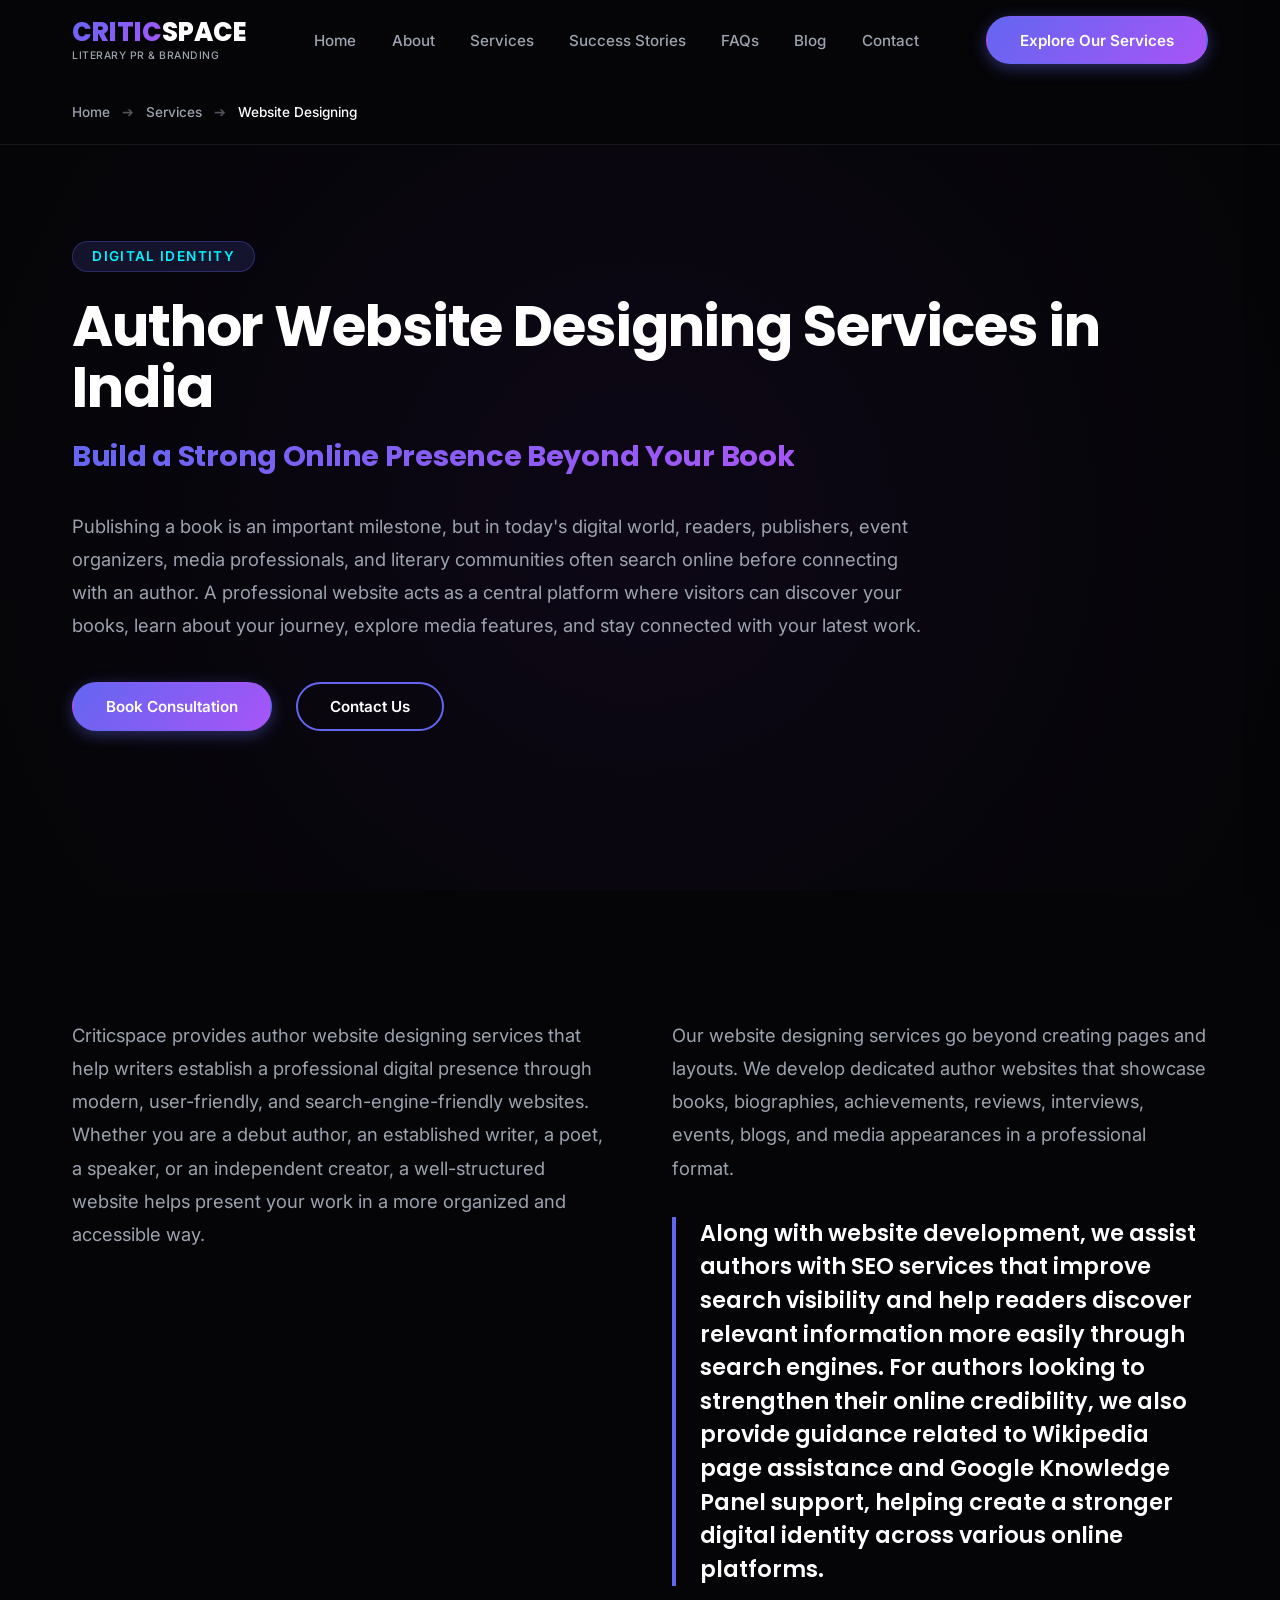
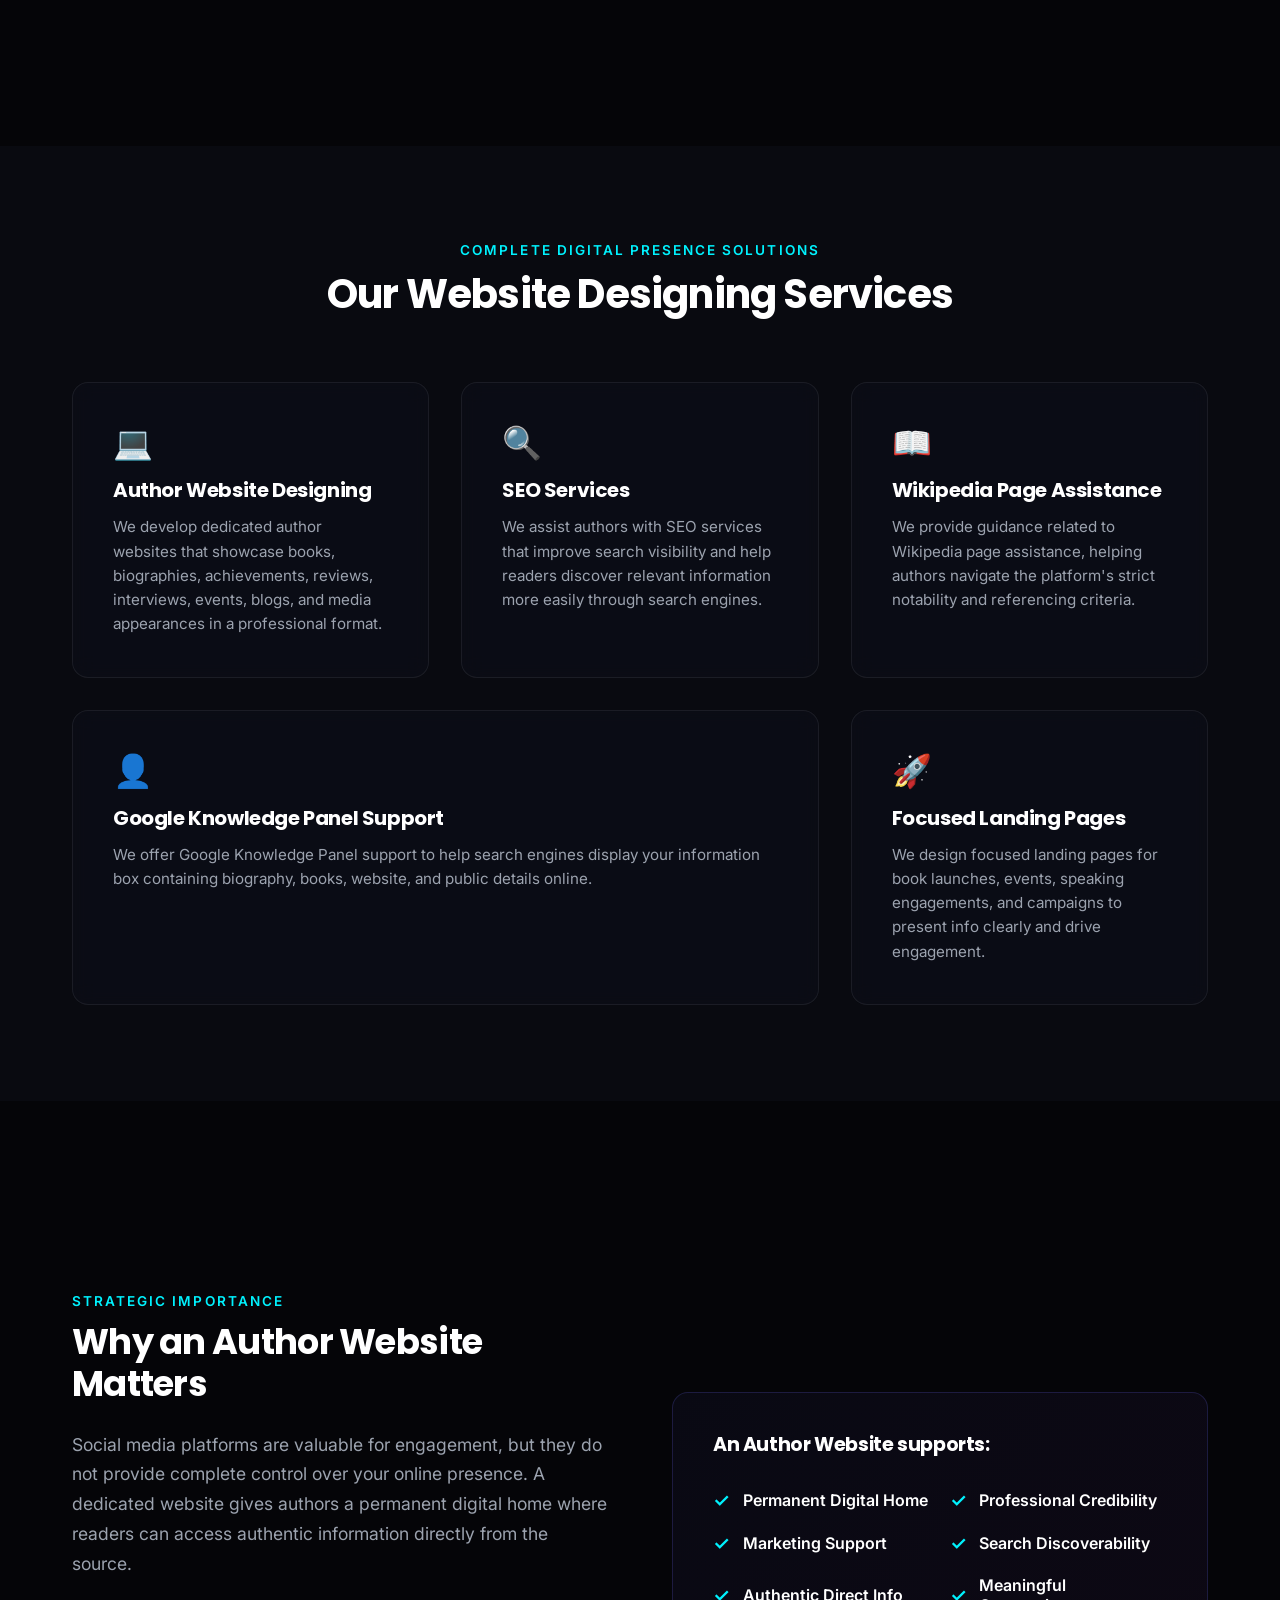
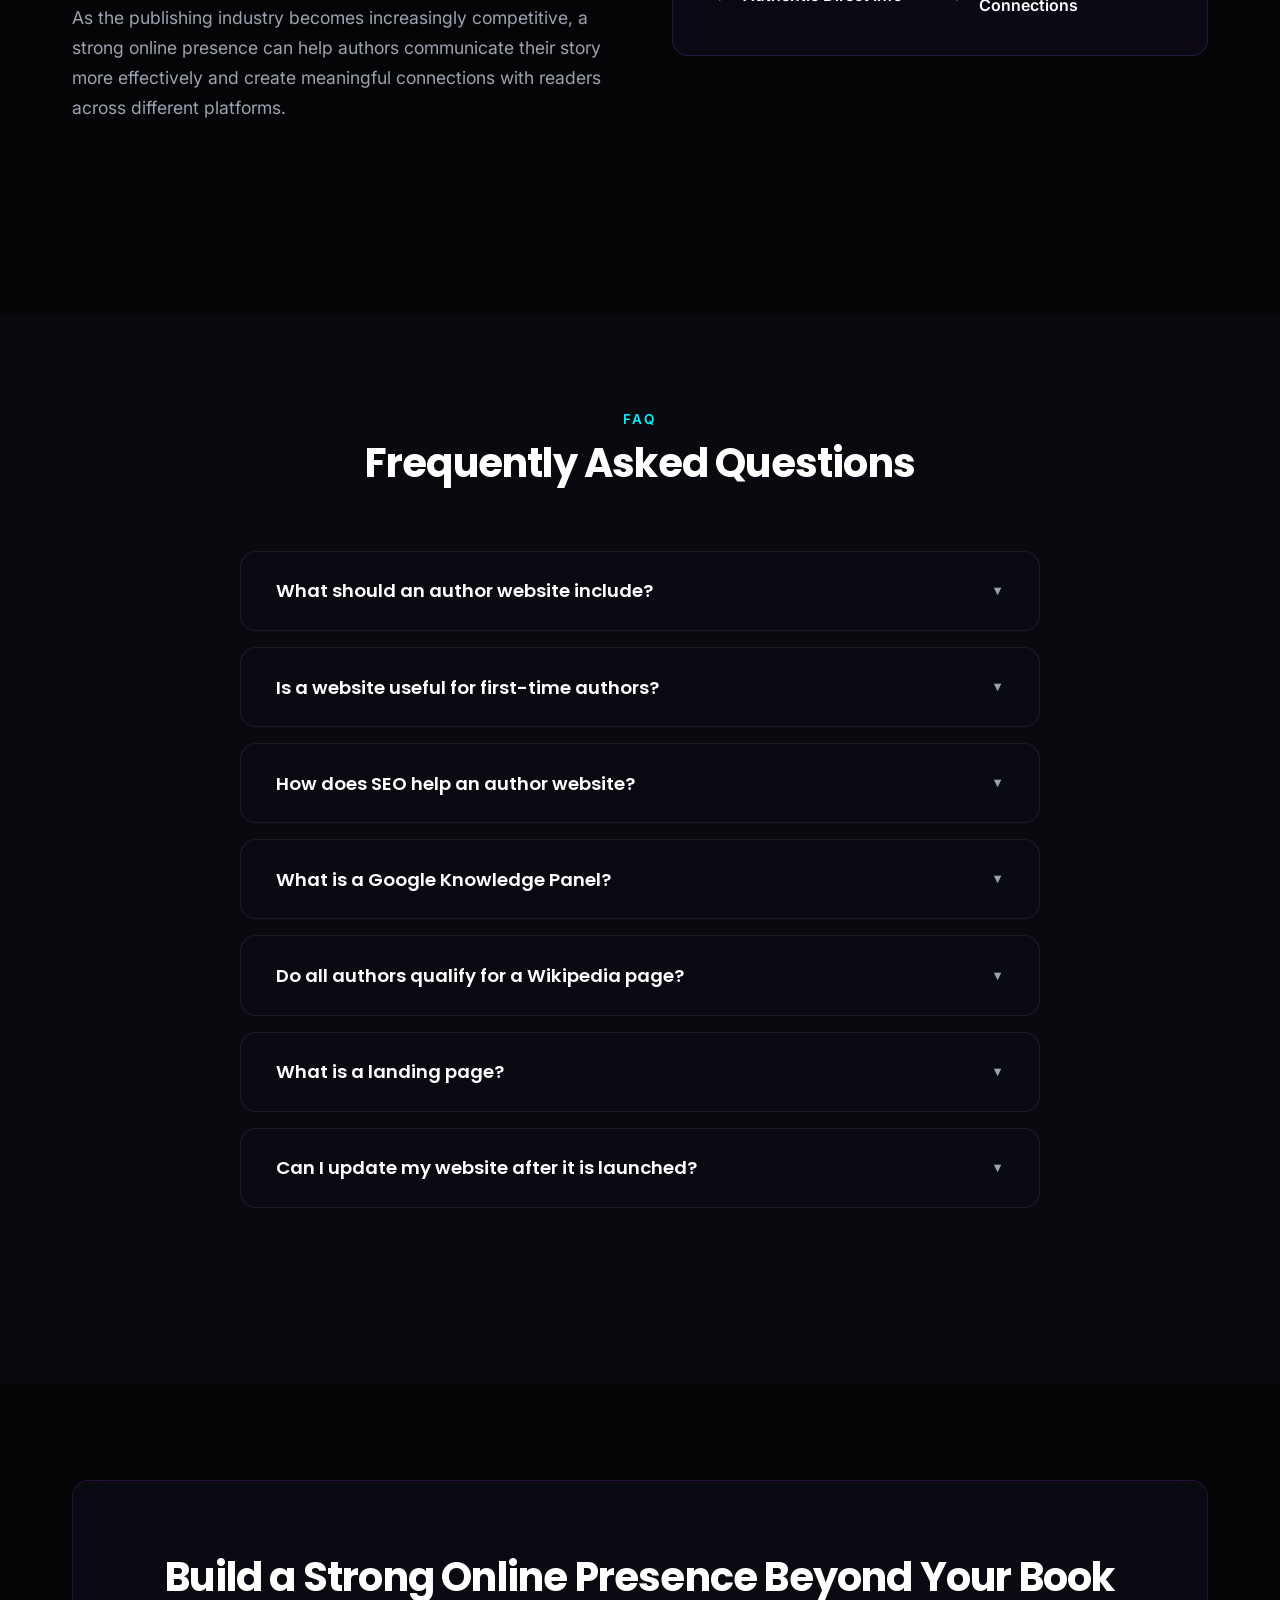
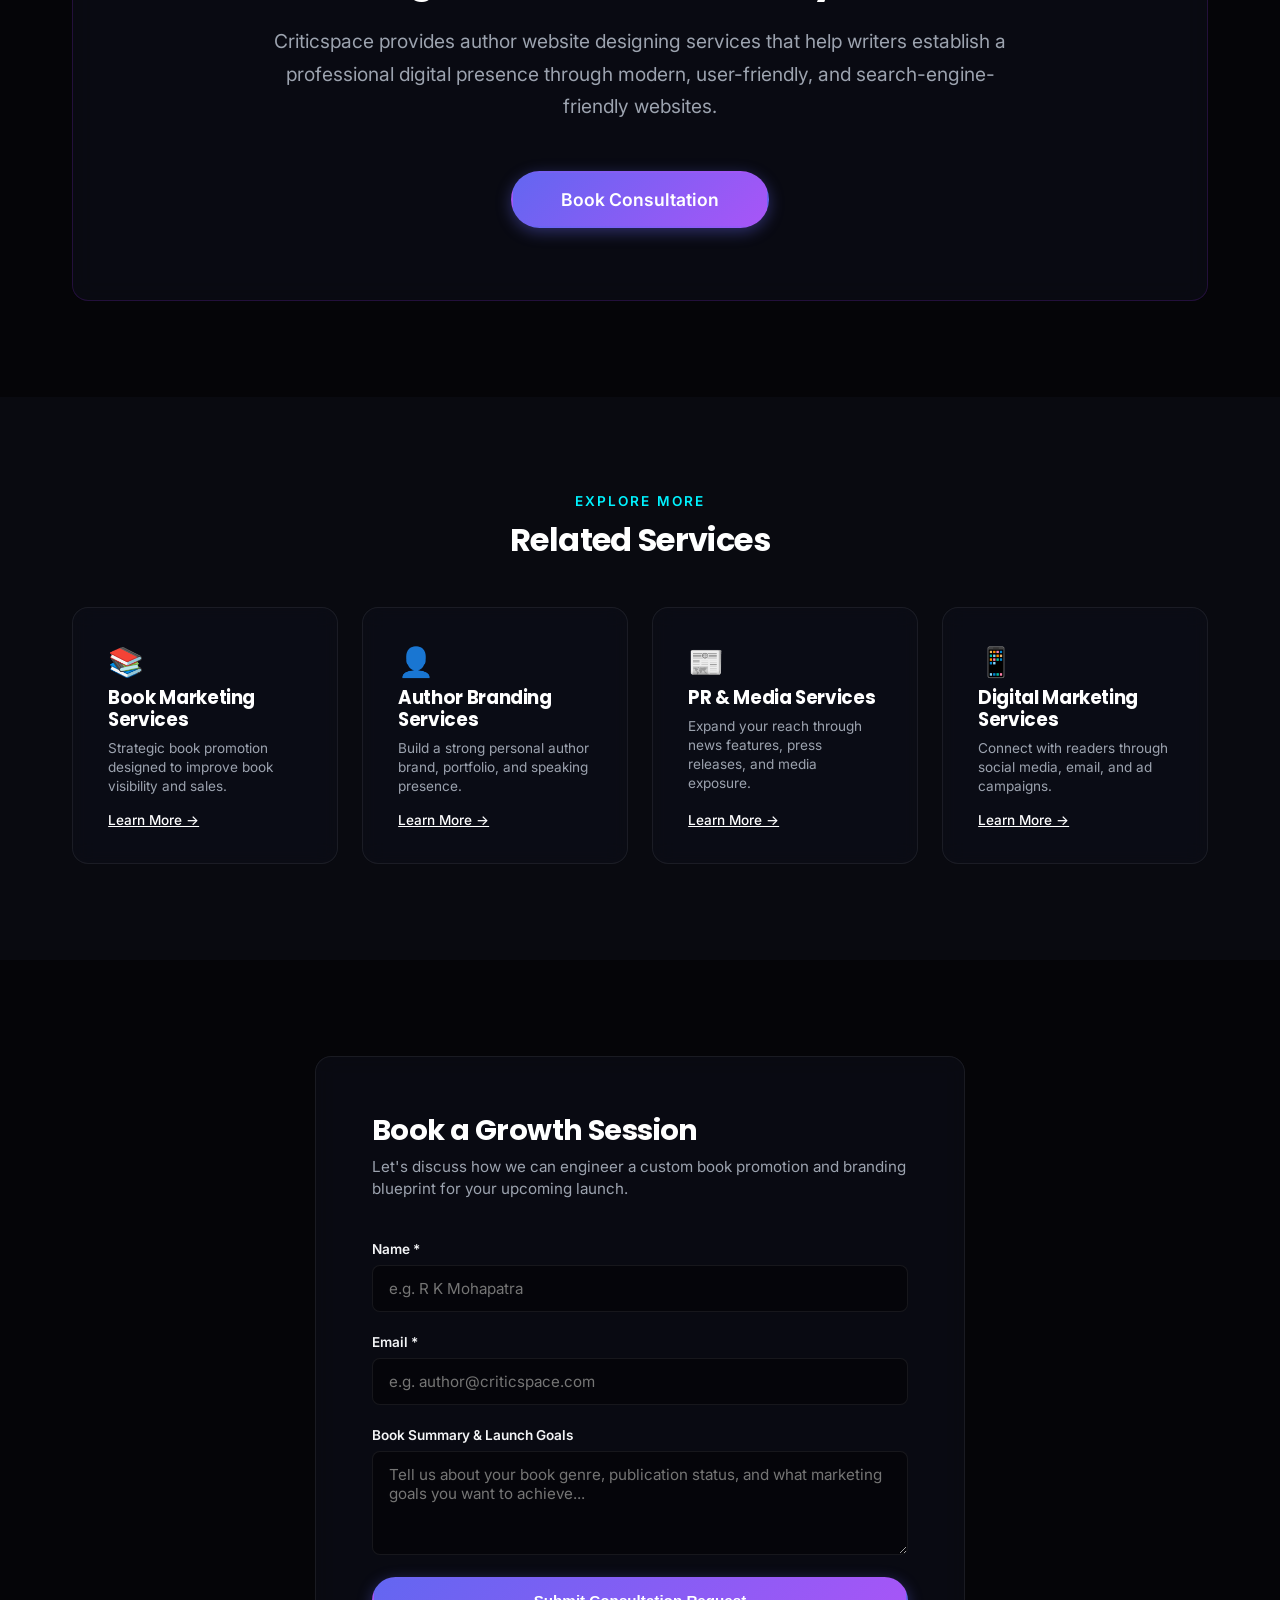
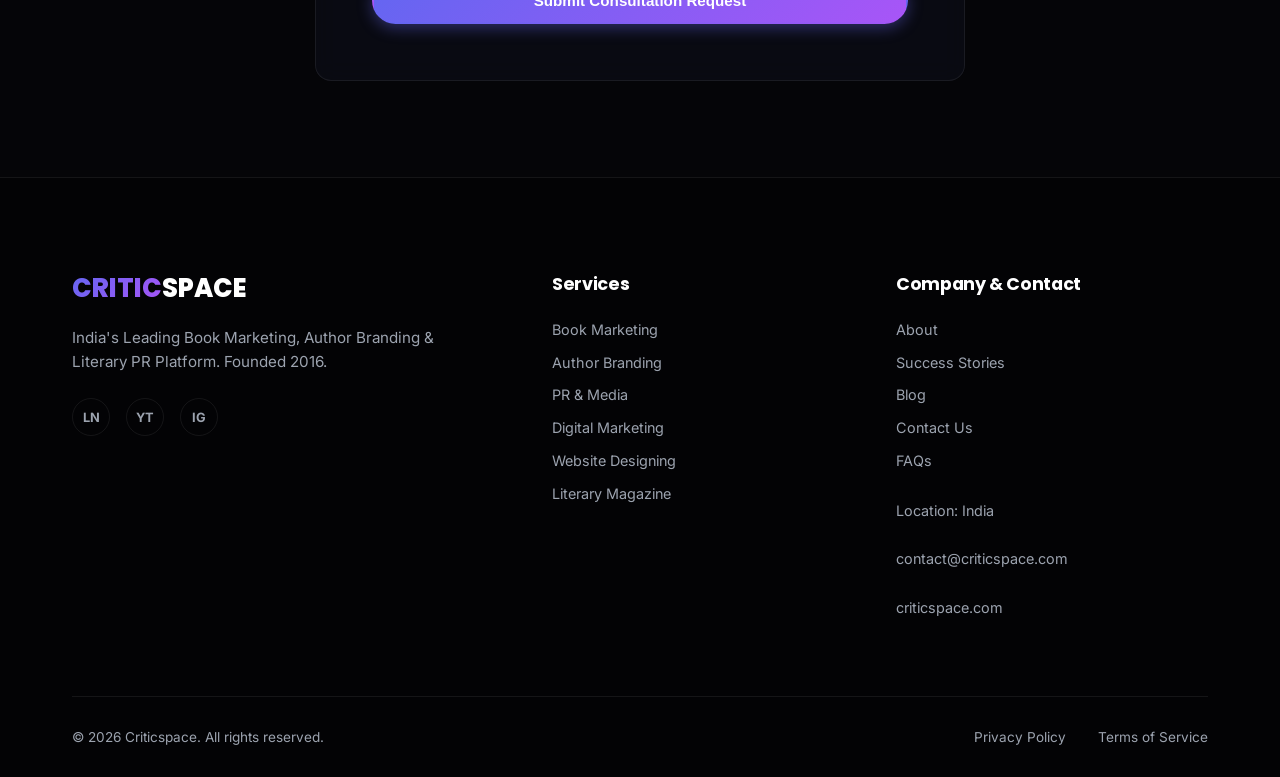
==== Autho design.html @ d226c2e4 "Describe your changes" ====
<!DOCTYPE html>
<html lang="en">
<head>
    <meta charset="UTF-8">
    <meta name="viewport" content="width=device-width, initial-scale=1.0">
    <title>Author Website Designing Services in India — CRITICSPACE</title>
    <meta name="description" content="Professional website designing, SEO, landing pages, Wikipedia, and Google Knowledge Panel support for authors.">
    <!-- Google Fonts: Inter & Poppins -->
    <link rel="preconnect" href="https://fonts.googleapis.com">
    <link rel="preconnect" href="https://fonts.gstatic.com" crossorigin>
    <link href="https://fonts.googleapis.com/css2?family=Inter:wght@300;400;500;600;700&family=Poppins:wght@400;600;700;800&display=swap" rel="stylesheet">
    
    <!-- Link existing stylesheets -->
    <link rel="stylesheet" href="styles.css">
    <link rel="stylesheet" href="vertical-marquee.css">

    <!-- Minimal additional inner page styling -->
    <style>
        .vv-breadcrumb-bar {
            padding: 1.5rem 0;
            border-bottom: 1px solid var(--border-color);
            background: rgba(5, 5, 8, 0.4);
            margin-top: var(--header-height);
        }
        .vv-breadcrumbs {
            font-size: 0.85rem;
            color: var(--text-muted);
            font-weight: 500;
        }
        .vv-breadcrumbs a {
            color: var(--text-muted);
            transition: var(--transition);
        }
        .vv-breadcrumbs a:hover {
            color: var(--accent);
        }
        .vv-breadcrumbs .separator {
            margin: 0 0.5rem;
            opacity: 0.5;
        }
        .vv-breadcrumbs .current {
            color: #fff;
        }
        .vv-editorial-grid {
            display: grid;
            grid-template-columns: 1fr 1fr;
            gap: 4rem;
            align-items: start;
            margin: 4rem 0;
        }
        .vv-editorial-quote {
            font-family: 'Poppins', sans-serif;
            font-size: 1.4rem;
            font-weight: 600;
            line-height: 1.5;
            color: #fff;
            border-left: 4px solid var(--primary);
            padding-left: 1.5rem;
            margin: 2rem 0;
        }
        .vv-highlight-box {
            background: linear-gradient(135deg, rgba(99, 102, 241, 0.05), rgba(168, 85, 247, 0.05));
            border: 1px solid rgba(99, 102, 241, 0.2);
            padding: 2.5rem;
            border-radius: var(--border-radius);
            margin-top: 2rem;
        }
        .vv-why-grid {
            display: grid;
            grid-template-columns: 1fr 1fr;
            gap: 4rem;
            align-items: center;
            margin: 6rem 0;
        }
        .vv-checklist {
            list-style: none;
            display: grid;
            grid-template-columns: repeat(2, 1fr);
            gap: 1.2rem;
            margin-top: 2rem;
        }
        .vv-checklist-item {
            display: flex;
            align-items: center;
            gap: 0.8rem;
            font-size: 1rem;
            font-weight: 600;
            color: #fff;
        }
        .vv-checklist-icon {
            color: var(--accent);
            font-size: 1.2rem;
        }
        .vv-related-grid {
            display: grid;
            grid-template-columns: repeat(4, 1fr);
            gap: 1.5rem;
            margin-top: 3rem;
        }
        @media (max-width: 1024px) {
            .vv-related-grid {
                grid-template-columns: repeat(2, 1fr);
            }
        }
        @media (max-width: 768px) {
            .vv-editorial-grid, .vv-why-grid {
                grid-template-columns: 1fr;
                gap: 2.5rem;
            }
            .vv-checklist {
                grid-template-columns: 1fr;
            }
            .vv-related-grid {
                grid-template-columns: 1fr;
            }
        }
    </style>
</head>
<body>

    <!-- 1. NAVBAR -->
    <header class="vv-navbar" id="navbar">
        <div class="vv-nav-container">
            <div style="display: flex; flex-direction: column;">
                <a href="index.html#hero" class="vv-logo" style="line-height: 1.1;">
                    <span class="vv-logo-gradient">CRITIC</span>SPACE
                </a>
                <span style="font-size: 0.65rem; color: var(--text-muted); letter-spacing: 0.05em; text-transform: uppercase; font-weight: 500; margin-top: 2px; display: block;">Literary PR & Branding</span>
            </div>
            
            <nav class="vv-nav-menu" id="nav-menu">
                <a href="index.html#hero">Home</a>
                <a href="index.html#about">About</a>
                <a href="index.html#services" class="is-active">Services</a>
                <a href="index.html#success-stories">Success Stories</a>
                <a href="index.html#faq">FAQs</a>
                <a href="index.html#blog">Blog</a>
                <a href="index.html#contact-section">Contact</a>
            </nav>

            <div class="vv-nav-cta">
                <a href="#contact-section" class="vv-btn vv-btn-primary">Explore Our Services</a>
                <button class="vv-hamburger" id="hamburger-toggle" aria-label="Toggle Menu" aria-expanded="false">
                    <span></span>
                    <span></span>
                    <span></span>
                </button>
            </div>
        </div>
    </header>

    <!-- Mobile Drawer Menu -->
    <div class="vv-mobile-drawer" id="mobile-drawer">
        <nav class="vv-mobile-nav" id="mobile-nav">
            <a href="index.html#hero">Home</a>
            <a href="index.html#about">About</a>
            <a href="index.html#services">Services</a>
            <a href="index.html#success-stories">Success Stories</a>
            <a href="index.html#faq">FAQs</a>
            <a href="index.html#blog">Blog</a>
            <a href="index.html#contact-section">Contact</a>
        </nav>
        <div class="vv-mobile-cta" style="margin-top: 2rem; padding: 0 1rem;">
            <a href="#contact-section" class="vv-btn vv-btn-primary vv-btn-block">Explore Our Services</a>
        </div>
    </div>
    <div class="vv-drawer-overlay" id="drawer-overlay"></div>

    <!-- 2. BREADCRUMBS -->
    <div class="vv-breadcrumb-bar">
        <div class="vv-container">
            <nav class="vv-breadcrumbs" aria-label="Breadcrumb">
                <a href="index.html">Home</a>
                <span class="separator">➔</span>
                <a href="index.html#services">Services</a>
                <span class="separator">➔</span>
                <span class="current" aria-current="page">Website Designing</span>
            </nav>
        </div>
    </div>

    <main>
        
        <!-- 3. HERO SECTION -->
        <section class="vv-hero" id="hero" style="min-height: auto; padding: 6rem 0;">
            <div class="vv-hero-video-wrapper">
                <div class="vv-hero-video-overlay" style="background: radial-gradient(circle at center, rgba(138, 43, 226, 0.06) 10%, var(--bg-dark) 90%);"></div>
            </div>
            
            <div class="vv-container vv-hero-content" style="text-align: left; align-items: flex-start; max-width: var(--container-width);">
                <span class="vv-badge-eyebrow" style="margin-bottom: 1.5rem;">Digital Identity</span>
                <h1 class="vv-hero-title" style="font-size: 3.5rem; margin-bottom: 1rem;">
                    Author Website Designing Services in India
                </h1>
                <p class="vv-gradient-text" style="font-family: 'Poppins', sans-serif; font-size: 1.8rem; font-weight: 700; margin-bottom: 2rem; letter-spacing: -0.01em;">
                    Build a Strong Online Presence Beyond Your Book
                </p>
                <p class="vv-hero-subtitle" style="font-size: 1.15rem; color: var(--text-muted); line-height: 1.8; margin-bottom: 2.5rem; max-width: 850px; text-align: left;">
                    Publishing a book is an important milestone, but in today's digital world, readers, publishers, event organizers, media professionals, and literary communities often search online before connecting with an author. A professional website acts as a central platform where visitors can discover your books, learn about your journey, explore media features, and stay connected with your latest work.
                </p>
                <div class="vv-hero-actions">
                    <a href="#contact-section" class="vv-btn vv-btn-primary">Book Consultation</a>
                    <a href="#contact-section" class="vv-btn vv-btn-outline">Contact Us</a>
                </div>
            </div>
        </section>

        <!-- 4. EDITORIAL CONTENT SECTION -->
        <section style="padding: 4rem 0;">
            <div class="vv-container">
                <div class="vv-editorial-grid">
                    <div>
                        <p style="font-size: 1.15rem; line-height: 1.8; color: var(--text-muted); margin-bottom: 1.5rem;">
                            Criticspace provides author website designing services that help writers establish a professional digital presence through modern, user-friendly, and search-engine-friendly websites. Whether you are a debut author, an established writer, a poet, a speaker, or an independent creator, a well-structured website helps present your work in a more organized and accessible way.
                        </p>
                    </div>
                    <div>
                        <p style="font-size: 1.15rem; line-height: 1.8; color: var(--text-muted); margin-bottom: 1.5rem;">
                            Our website designing services go beyond creating pages and layouts. We develop dedicated author websites that showcase books, biographies, achievements, reviews, interviews, events, blogs, and media appearances in a professional format.
                        </p>
                        <div class="vv-editorial-quote">
                            Along with website development, we assist authors with SEO services that improve search visibility and help readers discover relevant information more easily through search engines. For authors looking to strengthen their online credibility, we also provide guidance related to Wikipedia page assistance and Google Knowledge Panel support, helping create a stronger digital identity across various online platforms.
                        </div>
                    </div>
                </div>
            </div>
        </section>

        <!-- 5. SERVICES INCLUDED (GLASS CARDS) -->
        <section class="vv-benefits-section vv-bg-alt" id="included-services" style="padding: 6rem 0;">
            <div class="vv-container">
                <div class="vv-section-header">
                    <span class="vv-eyebrow">Complete Digital Presence Solutions</span>
                    <h2 class="vv-section-title">Our Website Designing Services</h2>
                </div>

                <div class="vv-bento-grid" style="grid-auto-rows: auto; gap: 2rem; grid-template-columns: repeat(3, 1fr);">
                    
                    <div class="vv-bento-card vv-glass-card bento-small vv-reveal" style="min-height: 240px; justify-content: flex-start; padding: 2.5rem;">
                        <span style="font-size: 2rem; margin-bottom: 1rem; display: block;">💻</span>
                        <h3 style="margin-bottom: 0.8rem; font-size: 1.25rem;">Author Website Designing</h3>
                        <p style="font-size: 0.95rem; line-height: 1.6; color: var(--text-muted);">We develop dedicated author websites that showcase books, biographies, achievements, reviews, interviews, events, blogs, and media appearances in a professional format.</p>
                    </div>

                    <div class="vv-bento-card vv-glass-card bento-small vv-reveal" style="min-height: 240px; justify-content: flex-start; padding: 2.5rem;">
                        <span style="font-size: 2rem; margin-bottom: 1rem; display: block;">🔍</span>
                        <h3 style="margin-bottom: 0.8rem; font-size: 1.25rem;">SEO Services</h3>
                        <p style="font-size: 0.95rem; line-height: 1.6; color: var(--text-muted);">We assist authors with SEO services that improve search visibility and help readers discover relevant information more easily through search engines.</p>
                    </div>

                    <div class="vv-bento-card vv-glass-card bento-small vv-reveal" style="min-height: 240px; justify-content: flex-start; padding: 2.5rem;">
                        <span style="font-size: 2rem; margin-bottom: 1rem; display: block;">📖</span>
                        <h3 style="margin-bottom: 0.8rem; font-size: 1.25rem;">Wikipedia Page Assistance</h3>
                        <p style="font-size: 0.95rem; line-height: 1.6; color: var(--text-muted);">We provide guidance related to Wikipedia page assistance, helping authors navigate the platform's strict notability and referencing criteria.</p>
                    </div>

                    <div class="vv-bento-card vv-glass-card bento-medium vv-reveal" style="min-height: 240px; justify-content: flex-start; padding: 2.5rem; grid-column: span 2;">
                        <span style="font-size: 2rem; margin-bottom: 1rem; display: block;">👤</span>
                        <h3 style="margin-bottom: 0.8rem; font-size: 1.25rem;">Google Knowledge Panel Support</h3>
                        <p style="font-size: 0.95rem; line-height: 1.6; color: var(--text-muted);">We offer Google Knowledge Panel support to help search engines display your information box containing biography, books, website, and public details online.</p>
                    </div>

                    <div class="vv-bento-card vv-glass-card bento-small vv-reveal" style="min-height: 240px; justify-content: flex-start; padding: 2.5rem; grid-column: span 1;">
                        <span style="font-size: 2rem; margin-bottom: 1rem; display: block;">🚀</span>
                        <h3 style="margin-bottom: 0.8rem; font-size: 1.25rem;">Focused Landing Pages</h3>
                        <p style="font-size: 0.95rem; line-height: 1.6; color: var(--text-muted);">We design focused landing pages for book launches, events, speaking engagements, and campaigns to present info clearly and drive engagement.</p>
                    </div>

                </div>
            </div>
        </section>

        <!-- 6. WHY AN AUTHOR WEBSITE MATTERS -->
        <section style="padding: 6rem 0;">
            <div class="vv-container">
                <div class="vv-why-grid">
                    <div>
                        <span class="vv-eyebrow">Strategic Importance</span>
                        <h2 class="vv-section-title" style="text-align: left; font-size: 2.2rem; margin-bottom: 1.5rem;">Why an Author Website Matters</h2>
                        <p style="font-size: 1.1rem; line-height: 1.7; color: var(--text-muted); margin-bottom: 1.5rem;">
                            Social media platforms are valuable for engagement, but they do not provide complete control over your online presence. A dedicated website gives authors a permanent digital home where readers can access authentic information directly from the source.
                        </p>
                        <p style="font-size: 1.1rem; line-height: 1.7; color: var(--text-muted);">
                            As the publishing industry becomes increasingly competitive, a strong online presence can help authors communicate their story more effectively and create meaningful connections with readers across different platforms.
                        </p>
                    </div>
                    <div>
                        <div class="vv-highlight-box">
                            <h4 style="font-family: 'Poppins', sans-serif; font-size: 1.2rem; color: #fff; margin-bottom: 1rem;">An Author Website supports:</h4>
                            <ul class="vv-checklist">
                                <li class="vv-checklist-item">
                                    <span class="vv-checklist-icon">✓</span> Permanent Digital Home
                                </li>
                                <li class="vv-checklist-item">
                                    <span class="vv-checklist-icon">✓</span> Professional Credibility
                                </li>
                                <li class="vv-checklist-item">
                                    <span class="vv-checklist-icon">✓</span> Marketing Support
                                </li>
                                <li class="vv-checklist-item">
                                    <span class="vv-checklist-icon">✓</span> Search Discoverability
                                </li>
                                <li class="vv-checklist-item">
                                    <span class="vv-checklist-icon">✓</span> Authentic Direct Info
                                </li>
                                <li class="vv-checklist-item">
                                    <span class="vv-checklist-icon">✓</span> Meaningful Connections
                                </li>
                            </ul>
                        </div>
                    </div>
                </div>
            </div>
        </section>

        <!-- 8. FAQ SECTION (REUSING ACCORDION DESIGN) -->
        <section class="vv-faq-section vv-bg-alt" id="faq" style="padding: 6rem 0;">
            <div class="vv-container">
                <div class="vv-section-header">
                    <span class="vv-eyebrow">FAQ</span>
                    <h2 class="vv-section-title">Frequently Asked Questions</h2>
                </div>

                <div class="vv-accordion-group" id="faq-accordion-container">
                    
                    <div class="vv-accordion-item vv-reveal">
                        <button class="vv-accordion-trigger" aria-expanded="false">
                            <span>What should an author website include?</span>
                            <span class="chevron">▼</span>
                        </button>
                        <div class="vv-accordion-panel">
                            <p>A professional author website typically includes an author profile, book information, media features, interviews, reviews, event details, contact information, and links to purchase books.</p>
                        </div>
                    </div>

                    <div class="vv-accordion-item vv-reveal">
                        <button class="vv-accordion-trigger" aria-expanded="false">
                            <span>Is a website useful for first-time authors?</span>
                            <span class="chevron">▼</span>
                        </button>
                        <div class="vv-accordion-panel">
                            <p>Yes. A website helps debut authors establish credibility and provides readers with a dedicated place to learn more about their work.</p>
                        </div>
                    </div>

                    <div class="vv-accordion-item vv-reveal">
                        <button class="vv-accordion-trigger" aria-expanded="false">
                            <span>How does SEO help an author website?</span>
                            <span class="chevron">▼</span>
                        </button>
                        <div class="vv-accordion-panel">
                            <p>SEO improves the chances of your website appearing in search results when readers search for your name, books, or related topics online.</p>
                        </div>
                    </div>

                    <div class="vv-accordion-item vv-reveal">
                        <button class="vv-accordion-trigger" aria-expanded="false">
                            <span>What is a Google Knowledge Panel?</span>
                            <span class="chevron">▼</span>
                        </button>
                        <div class="vv-accordion-panel">
                            <p>A Google Knowledge Panel is the information box that may appear in search results displaying details about an author, including biography, books, website, and public information available online.</p>
                        </div>
                    </div>

                    <div class="vv-accordion-item vv-reveal">
                        <button class="vv-accordion-trigger" aria-expanded="false">
                            <span>Do all authors qualify for a Wikipedia page?</span>
                            <span class="chevron">▼</span>
                        </button>
                        <div class="vv-accordion-panel">
                            <p>Wikipedia has specific notability guidelines. Eligibility depends on publicly available coverage, media references, and independent sources.</p>
                        </div>
                    </div>

                    <div class="vv-accordion-item vv-reveal">
                        <button class="vv-accordion-trigger" aria-expanded="false">
                            <span>What is a landing page?</span>
                            <span class="chevron">▼</span>
                        </button>
                        <div class="vv-accordion-panel">
                            <p>A landing page is a focused web page created for a specific purpose such as promoting a book launch, event registration, speaking engagement, or marketing campaign.</p>
                        </div>
                    </div>

                    <div class="vv-accordion-item vv-reveal">
                        <button class="vv-accordion-trigger" aria-expanded="false">
                            <span>Can I update my website after it is launched?</span>
                            <span class="chevron">▼</span>
                        </button>
                        <div class="vv-accordion-panel">
                            <p>Yes. Websites can be updated regularly with new books, events, articles, media features, and other information as your literary journey grows.</p>
                        </div>
                    </div>

                </div>
            </div>
        </section>

        <!-- 9. FINAL CTA -->
        <section class="vv-pricing-section" style="padding: 6rem 0;">
            <div class="vv-container">
                <div class="vv-cta-banner vv-glass-card" style="margin-top: 0; padding: 4.5rem; text-align: center; border-color: rgba(138, 43, 226, 0.2);">
                    <h3 class="vv-banner-title" style="font-size: 2.5rem; margin-bottom: 1.5rem;">Build a Strong Online Presence Beyond Your Book</h3>
                    <p class="vv-banner-desc" style="font-size: 1.2rem; line-height: 1.7; max-width: 750px; margin: 0 auto 3rem auto; color: var(--text-muted);">
                        Criticspace provides author website designing services that help writers establish a professional digital presence through modern, user-friendly, and search-engine-friendly websites.
                    </p>
                    <a href="#contact-section" class="vv-btn vv-btn-primary" style="padding: 1rem 3rem; font-size: 1.1rem;">Book Consultation</a>
                </div>
            </div>
        </section>

        <!-- 10. RELATED SERVICES -->
        <section class="vv-bg-alt" style="padding: 6rem 0;">
            <div class="vv-container">
                <div class="vv-section-header" style="margin-bottom: 2rem;">
                    <span class="vv-eyebrow">Explore More</span>
                    <h2 class="vv-section-title" style="font-size: 2rem;">Related Services</h2>
                </div>

                <div class="vv-related-grid">
                    
                    <div class="vv-bento-card vv-glass-card vv-reveal" style="padding: 2.2rem; min-height: 220px; justify-content: space-between;">
                        <div>
                            <span style="font-size: 1.8rem; display: block; margin-bottom: 0.5rem;">📚</span>
                            <h3 style="font-size: 1.15rem; color: #fff; margin-bottom: 0.5rem;">Book Marketing Services</h3>
                            <p style="font-size: 0.85rem; color: var(--text-muted); line-height: 1.4;">Strategic book promotion designed to improve book visibility and sales.</p>
                        </div>
                        <a href="BookMarketing.html" class="vv-press-link" style="font-size: 0.85rem; margin-top: 1rem; display: inline-block;">Learn More →</a>
                    </div>

                    <div class="vv-bento-card vv-glass-card vv-reveal" style="padding: 2.2rem; min-height: 220px; justify-content: space-between;">
                        <div>
                            <span style="font-size: 1.8rem; display: block; margin-bottom: 0.5rem;">👤</span>
                            <h3 style="font-size: 1.15rem; color: #fff; margin-bottom: 0.5rem;">Author Branding Services</h3>
                            <p style="font-size: 0.85rem; color: var(--text-muted); line-height: 1.4;">Build a strong personal author brand, portfolio, and speaking presence.</p>
                        </div>
                        <a href="author-branding.html" class="vv-press-link" style="font-size: 0.85rem; margin-top: 1rem; display: inline-block;">Learn More →</a>
                    </div>

                    <div class="vv-bento-card vv-glass-card vv-reveal" style="padding: 2.2rem; min-height: 220px; justify-content: space-between;">
                        <div>
                            <span style="font-size: 1.8rem; display: block; margin-bottom: 0.5rem;">📰</span>
                            <h3 style="font-size: 1.15rem; color: #fff; margin-bottom: 0.5rem;">PR & Media Services</h3>
                            <p style="font-size: 0.85rem; color: var(--text-muted); line-height: 1.4;">Expand your reach through news features, press releases, and media exposure.</p>
                        </div>
                        <a href="pr-media.html" class="vv-press-link" style="font-size: 0.85rem; margin-top: 1rem; display: inline-block;">Learn More →</a>
                    </div>

                    <div class="vv-bento-card vv-glass-card vv-reveal" style="padding: 2.2rem; min-height: 220px; justify-content: space-between;">
                        <div>
                            <span style="font-size: 1.8rem; display: block; margin-bottom: 0.5rem;">📱</span>
                            <h3 style="font-size: 1.15rem; color: #fff; margin-bottom: 0.5rem;">Digital Marketing Services</h3>
                            <p style="font-size: 0.85rem; color: var(--text-muted); line-height: 1.4;">Connect with readers through social media, email, and ad campaigns.</p>
                        </div>
                        <a href="digital-marketing.html" class="vv-press-link" style="font-size: 0.85rem; margin-top: 1rem; display: inline-block;">Learn More →</a>
                    </div>

                </div>
            </div>
        </section>

        <!-- 10. CONTACT / LEAD FORM -->
        <section class="vv-contact-section" id="contact-section" style="padding: 6rem 0;">
            <div class="vv-container">
                <div class="vv-contact-grid" style="grid-template-columns: 1fr; max-width: 650px; margin: 0 auto;">
                    <div class="vv-contact-card vv-glass-card">
                        <h3 class="vv-card-title">Book a Growth Session</h3>
                        <p class="vv-card-sub">Let's discuss how we can engineer a custom book promotion and branding blueprint for your upcoming launch.</p>
                        <form class="vv-form" id="lead-form">
                            <div class="vv-form-group">
                                <label for="form-name">Name *</label>
                                <input type="text" id="form-name" required placeholder="e.g. R K Mohapatra">
                            </div>
                            <div class="vv-form-group">
                                <label for="form-email">Email *</label>
                                <input type="email" id="form-email" required placeholder="e.g. author@criticspace.com">
                            </div>
                            <div class="vv-form-group">
                                <label for="form-msg">Book Summary & Launch Goals</label>
                                <textarea id="form-msg" rows="4" placeholder="Tell us about your book genre, publication status, and what marketing goals you want to achieve..."></textarea>
                            </div>
                            <button type="submit" class="vv-btn vv-btn-primary vv-btn-block">Submit Consultation Request</button>
                        </form>
                    </div>
                </div>
            </div>
        </section>

    </main>

    <!-- 11. FOOTER -->
    <footer class="vv-footer">
        <div class="vv-container">
            <div class="vv-footer-main" style="grid-template-columns: 400px 1fr;">
                <div class="vv-footer-brand">
                    <a href="index.html#hero" class="vv-logo" style="line-height: 1.1;">
                        <span class="vv-logo-gradient">CRITIC</span>SPACE
                    </a>
                    <p class="vv-footer-tagline">
                        India's Leading Book Marketing, Author Branding & Literary PR Platform. Founded 2016.
                    </p>
                    <div class="vv-social-icons">
                        <a href="https://linkedin.com" target="_blank" rel="noopener noreferrer" aria-label="LinkedIn">LN</a>
                        <a href="https://youtube.com" target="_blank" rel="noopener noreferrer" aria-label="YouTube">YT</a>
                        <a href="https://instagram.com" target="_blank" rel="noopener noreferrer" aria-label="Instagram">IG</a>
                    </div>
                </div>

                <!-- Links Grid -->
                <div class="vv-footer-links-grid" style="grid-template-columns: repeat(2, 1fr);">
                    <div class="vv-footer-col">
                        <h4>Services</h4>
                        <ul>
                            <li><a href="index.html#services">Book Marketing</a></li>
                            <li><a href="index.html#services">Author Branding</a></li>
                            <li><a href="index.html#services">PR & Media</a></li>
                            <li><a href="index.html#services">Digital Marketing</a></li>
                            <li><a href="index.html#services">Website Designing</a></li>
                            <li><a href="index.html#services">Literary Magazine</a></li>
                        </ul>
                    </div>
                    <div class="vv-footer-col">
                        <h4>Company & Contact</h4>
                        <ul>
                            <li><a href="index.html#about">About</a></li>
                            <li><a href="index.html#success-stories">Success Stories</a></li>
                            <li><a href="index.html#blog">Blog</a></li>
                            <li><a href="index.html#contact-section">Contact Us</a></li>
                            <li><a href="index.html#faq">FAQs</a></li>
                            <li class="vv-contact-item" style="color: var(--text-muted); margin-top: 1rem;">Location: India</li>
                            <li class="vv-contact-item"><a href="mailto:contact@criticspace.com">contact@criticspace.com</a></li>
                            <li class="vv-contact-item"><a href="https://criticspace.com" target="_blank" rel="noopener noreferrer">criticspace.com</a></li>
                        </ul>
                    </div>
                </div>
            </div>

            <div class="vv-footer-bottom">
                <p class="vv-copyright">&copy; 2026 Criticspace. All rights reserved.</p>
                <div class="vv-footer-legal">
                    <a href="#">Privacy Policy</a>
                    <a href="#">Terms of Service</a>
                </div>
            </div>
        </div>
    </footer>

    <!-- Script loading -->
    <script src="script.js"></script>
</body>
</html>
---- styles.css ----
/*
 * Criticspace Book Marketing Agency — Responsive Premium Dark-Theme Stylesheet
 * Engineered with custom HSL/RGB colors, responsive grids, and hardware-accelerated animations.
 */

/* ----------------------------------------------------
   1. DESIGN SYSTEM & VARIABLE DEFINITIONS
---------------------------------------------------- */
:root {
    /* Color Palette */
    --bg-dark: #050508;
    --bg-card: rgba(13, 14, 24, 0.65);
    --bg-card-hover: rgba(22, 24, 41, 0.85);
    --border-color: rgba(255, 255, 255, 0.07);
    --border-glow: rgba(99, 102, 241, 0.15);
    
    --primary: #6366f1;          /* Indigo */
    --secondary: #a855f7;        /* Purple */
    --accent: #00f2fe;           /* Cyan */
    --text-main: #f3f4f6;        /* Light Grey */
    --text-muted: #9ca3af;       /* Grey */
    
    --gradient-primary: linear-gradient(135deg, var(--primary), var(--secondary));
    --gradient-glow: linear-gradient(135deg, rgba(99, 102, 241, 0.4), rgba(168, 85, 247, 0.4));
    
    /* Layout Constants */
    --container-width: 1200px;
    --header-height: 80px;
    --border-radius: 16px;
    --transition: all 0.3s cubic-bezier(0.4, 0, 0.2, 1);
}

/* ----------------------------------------------------
   2. RESET & BASE ELEMENTS
---------------------------------------------------- */
* {
    margin: 0;
    padding: 0;
    box-sizing: border-box;
}

html {
    scroll-behavior: smooth;
    background-color: var(--bg-dark);
    color: var(--text-main);
    font-family: 'Inter', -apple-system, BlinkMacSystemFont, "Segoe UI", Roboto, sans-serif;
    -webkit-font-smoothing: antialiased;
}

body {
    overflow-x: hidden;
    position: relative;
}

/* Custom Scrollbar */
::-webkit-scrollbar {
    width: 10px;
}
::-webkit-scrollbar-track {
    background: var(--bg-dark);
}
::-webkit-scrollbar-thumb {
    background: var(--primary);
    border-radius: 5px;
    border: 2px solid var(--bg-dark);
}
::-webkit-scrollbar-thumb:hover {
    background: var(--secondary);
}

h1, h2, h3, h4, h5, h6 {
    font-family: 'Poppins', sans-serif;
    font-weight: 700;
    letter-spacing: -0.02em;
    line-height: 1.2;
}

a {
    color: inherit;
    text-decoration: none;
    transition: var(--transition);
}

/* ----------------------------------------------------
   3. REUSABLE UTILITIES & REVEAL EFFECTS
---------------------------------------------------- */
.vv-container {
    max-width: var(--container-width);
    margin: 0 auto;
    padding: 0 2rem;
    width: 100%;
}

.vv-glass-card {
    background: var(--bg-card);
    backdrop-filter: blur(12px) saturate(160%);
    -webkit-backdrop-filter: blur(12px) saturate(160%);
    border: 1px solid var(--border-color);
    border-radius: var(--border-radius);
    transition: var(--transition);
}

.vv-glass-card:hover {
    border-color: rgba(99, 102, 241, 0.3);
    box-shadow: 0 10px 30px rgba(0, 0, 0, 0.5), 0 0 20px var(--border-glow);
    transform: translateY(-4px);
    background: var(--bg-card-hover);
}

/* Buttons */
.vv-btn {
    display: inline-flex;
    align-items: center;
    justify-content: center;
    font-weight: 600;
    font-size: 0.95rem;
    padding: 0.8rem 2rem;
    border-radius: 50px;
    cursor: pointer;
    transition: var(--transition);
    border: 2px solid transparent;
}

.vv-btn-primary {
    background: var(--gradient-primary);
    color: #fff;
    box-shadow: 0 4px 15px rgba(99, 102, 241, 0.4);
}

.vv-btn-primary:hover {
    box-shadow: 0 6px 20px rgba(99, 102, 241, 0.6), 0 0 15px rgba(168, 85, 247, 0.4);
    transform: scale(1.02);
}

.vv-btn-outline {
    background: transparent;
    border-color: var(--primary);
    color: #fff;
}

.vv-btn-outline:hover {
    background: rgba(99, 102, 241, 0.1);
    border-color: var(--secondary);
    box-shadow: 0 0 15px rgba(99, 102, 241, 0.2);
}

.vv-btn-block {
    width: 100%;
}

/* Gradient elements */
.vv-gradient-text {
    background: var(--gradient-primary);
    -webkit-background-clip: text;
    -webkit-text-fill-color: transparent;
}

.vv-eyebrow {
    font-size: 0.85rem;
    text-transform: uppercase;
    letter-spacing: 0.15em;
    font-weight: 600;
    color: var(--accent);
    display: block;
    margin-bottom: 0.75rem;
}

.vv-section-header {
    text-align: center;
    max-width: 700px;
    margin: 0 auto 4rem auto;
}

.vv-section-title {
    font-size: 2.5rem;
    margin-bottom: 1rem;
    color: #fff;
}

.vv-section-desc {
    color: var(--text-muted);
    font-size: 1.1rem;
    line-height: 1.6;
}

.vv-bg-alt {
    background: #090a10;
}

/* Scroll-triggered reveal entrance classes */
.vv-reveal {
    opacity: 0;
    transform: translateY(30px);
    transition: opacity 0.8s cubic-bezier(0.25, 1, 0.5, 1), transform 0.8s cubic-bezier(0.25, 1, 0.5, 1);
}

.vv-reveal.is-visible {
    opacity: 1;
    transform: translateY(0);
}

/* Stagger delay classes for grid children */
.vv-reveal-stagger > *:nth-child(1) { transition-delay: 0.1s; }
.vv-reveal-stagger > *:nth-child(2) { transition-delay: 0.2s; }
.vv-reveal-stagger > *:nth-child(3) { transition-delay: 0.3s; }
.vv-reveal-stagger > *:nth-child(4) { transition-delay: 0.4s; }
.vv-reveal-stagger > *:nth-child(5) { transition-delay: 0.5s; }

/* ----------------------------------------------------
   4. NAVBAR STYLING
---------------------------------------------------- */
.vv-navbar {
    position: fixed;
    top: 0;
    left: 0;
    width: 100%;
    height: var(--header-height);
    z-index: 1000;
    transition: var(--transition);
    display: flex;
    align-items: center;
}

.vv-navbar.is-scrolled {
    background: rgba(5, 5, 8, 0.85);
    backdrop-filter: blur(12px);
    border-bottom: 1px solid var(--border-color);
    box-shadow: 0 4px 30px rgba(0, 0, 0, 0.3);
}

.vv-nav-container {
    max-width: var(--container-width);
    margin: 0 auto;
    width: 100%;
    padding: 0 2rem;
    display: flex;
    align-items: center;
    justify-content: space-between;
}

.vv-logo {
    font-size: 1.6rem;
    font-family: 'Poppins', sans-serif;
    font-weight: 800;
    color: #fff;
}

.vv-logo-gradient {
    background: var(--gradient-primary);
    -webkit-background-clip: text;
    -webkit-text-fill-color: transparent;
}

.vv-nav-menu {
    display: flex;
    align-items: center;
    gap: 2.2rem;
}

.vv-nav-menu a {
    color: var(--text-muted);
    font-size: 0.95rem;
    font-weight: 500;
    position: relative;
}

.vv-nav-menu a:hover,
.vv-nav-menu a.is-active {
    color: #fff;
}

.vv-nav-menu a::after {
    content: '';
    position: absolute;
    bottom: -6px;
    left: 0;
    width: 0;
    height: 2px;
    background: var(--gradient-primary);
    transition: var(--transition);
}

.vv-nav-menu a:hover::after,
.vv-nav-menu a.is-active::after {
    width: 100%;
}

.vv-nav-cta {
    display: flex;
    align-items: center;
    gap: 1rem;
}

/* Hamburger toggle */
.vv-hamburger {
    background: transparent;
    border: none;
    cursor: pointer;
    display: none;
    flex-direction: column;
    gap: 6px;
    height: 24px;
    justify-content: center;
    width: 30px;
    z-index: 1100;
}

.vv-hamburger span {
    background: #fff;
    border-radius: 2px;
    display: block;
    height: 2px;
    transition: var(--transition);
    width: 100%;
}

.vv-hamburger.is-active span:nth-child(1) {
    transform: rotate(45deg) translate(6px, 5px);
}
.vv-hamburger.is-active span:nth-child(2) {
    opacity: 0;
}
.vv-hamburger.is-active span:nth-child(3) {
    transform: rotate(-45deg) translate(6px, -5px);
}

/* Mobile slide-in Drawer */
.vv-mobile-drawer {
    position: fixed;
    top: 0;
    right: -320px;
    width: 300px;
    height: 100vh;
    background: #090a10;
    z-index: 1050;
    box-shadow: -10px 0 30px rgba(0, 0, 0, 0.5);
    padding: 6rem 2rem 2rem 2rem;
    transition: right 0.4s cubic-bezier(0.25, 1, 0.5, 1);
    display: flex;
    flex-direction: column;
    justify-content: space-between;
}

.vv-mobile-drawer.is-active {
    right: 0;
}

.vv-mobile-nav {
    display: flex;
    flex-direction: column;
    gap: 1.8rem;
}

.vv-mobile-nav a {
    font-size: 1.2rem;
    font-family: 'Poppins', sans-serif;
    color: var(--text-muted);
}

.vv-mobile-nav a:hover,
.vv-mobile-nav a.is-active {
    color: #fff;
    padding-left: 8px;
    border-left: 3px solid var(--primary);
}

.vv-drawer-overlay {
    position: fixed;
    top: 0;
    left: 0;
    width: 100vw;
    height: 100vh;
    background: rgba(0,0,0,0.6);
    backdrop-filter: blur(4px);
    z-index: 1020;
    opacity: 0;
    pointer-events: none;
    transition: var(--transition);
}

.vv-drawer-overlay.is-active {
    opacity: 1;
    pointer-events: all;
}

/* ----------------------------------------------------
   5. HERO SECTION STYLING
---------------------------------------------------- */
.vv-hero {
    min-height: 100vh;
    display: flex;
    align-items: center;
    position: relative;
    padding-top: var(--header-height);
    overflow: hidden;
}

.vv-hero-video-wrapper {
    position: absolute;
    top: 0;
    left: 0;
    width: 100%;
    height: 100%;
    z-index: 1;
}

.vv-hero-video {
    width: 100%;
    height: 100%;
    object-fit: cover;
    opacity: 0.15;
}

.vv-hero-video-overlay {
    position: absolute;
    top: 0;
    left: 0;
    width: 100%;
    height: 100%;
    background: radial-gradient(circle at center, transparent 30%, var(--bg-dark) 90%);
}

.vv-hero-content {
    position: relative;
    z-index: 2;
    text-align: center;
    max-width: 900px;
    margin: 0 auto;
    display: flex;
    flex-direction: column;
    align-items: center;
}

.vv-badge-eyebrow {
    background: rgba(99, 102, 241, 0.15);
    border: 1px solid rgba(99, 102, 241, 0.3);
    color: var(--accent);
    font-size: 0.85rem;
    font-weight: 600;
    text-transform: uppercase;
    padding: 0.4rem 1.2rem;
    border-radius: 50px;
    margin-bottom: 2rem;
    letter-spacing: 0.1em;
}

.vv-hero-title {
    font-size: 4rem;
    line-height: 1.1;
    margin-bottom: 1.5rem;
    color: #fff;
}

.vv-hero-subtitle {
    font-size: 1.25rem;
    color: var(--text-muted);
    line-height: 1.7;
    margin-bottom: 3rem;
    max-width: 780px;
}

.vv-hero-actions {
    display: flex;
    gap: 1.5rem;
    margin-bottom: 4rem;
}

.vv-hero-press {
    font-size: 0.85rem;
    color: var(--text-muted);
}

.vv-press-link {
    color: #fff;
    text-decoration: underline;
    font-weight: 500;
}

.vv-press-link:hover {
    color: var(--accent);
}

/* ----------------------------------------------------
   6. INFINITE LOGO MARQUEE STYLING
---------------------------------------------------- */
.vv-marquee-section {
    padding: 3rem 0;
    background: #07080e;
    border-top: 1px solid var(--border-color);
    border-bottom: 1px solid var(--border-color);
}

.vv-marquee-container {
    overflow: hidden;
    width: 100%;
    display: flex;
    mask-image: linear-gradient(to right, transparent, #000 15%, #000 85%, transparent);
    -webkit-mask-image: linear-gradient(to right, transparent, #000 15%, #000 85%, transparent);
}

.vv-marquee-wrapper {
    display: flex;
    gap: 2.5rem;
    width: max-content;
    animation: vv-marquee-left 35s linear infinite;
}

.vv-marquee-container:hover .vv-marquee-wrapper {
    animation-play-state: paused;
}

.vv-marquee-right .vv-marquee-wrapper {
    animation-name: vv-marquee-right;
}

/* Marquee Cards */
.vv-marquee-card {
    background: rgba(255,255,255,0.03);
    border: 1px solid var(--border-color);
    border-radius: 50px;
    padding: 0.6rem 1.8rem;
    display: flex;
    align-items: center;
    gap: 1rem;
    cursor: pointer;
    transition: var(--transition);
}

.vv-marquee-card:hover {
    background: rgba(99, 102, 241, 0.1);
    border-color: rgba(99, 102, 241, 0.4);
    transform: scale(1.03);
}

.vv-marquee-avatar {
    width: 36px;
    height: 36px;
    border-radius: 50%;
    background: var(--gradient-primary);
    color: #fff;
    font-weight: 700;
    font-size: 0.85rem;
    display: flex;
    align-items: center;
    justify-content: center;
    border: 1px solid rgba(255,255,255,0.2);
}

.vv-marquee-info {
    font-size: 0.85rem;
    font-weight: 500;
    color: #fff;
    white-space: nowrap;
}

.vv-marquee-audience {
    color: var(--accent);
    font-weight: 600;
    margin: 0 4px;
}

.vv-marquee-label {
    background: rgba(168, 85, 247, 0.2);
    border: 1px solid rgba(168, 85, 247, 0.4);
    color: #df97ff;
    padding: 0.1rem 0.6rem;
    border-radius: 20px;
    font-size: 0.75rem;
    font-weight: 600;
}

@keyframes vv-marquee-left {
    0% { transform: translateX(0); }
    100% { transform: translateX(-50%); }
}

@keyframes vv-marquee-right {
    0% { transform: translateX(-50%); }
    100% { transform: translateX(0); }
}

/* ----------------------------------------------------
   7. STATS COUNT-UP STYLING
---------------------------------------------------- */
.vv-stats-section {
    padding: 6rem 0;
    background: #050508;
}

.vv-stats-grid {
    display: grid;
    grid-template-columns: repeat(3, 1fr);
    gap: 3rem;
}

.vv-stat-card {
    text-align: center;
    padding: 2.5rem;
    border-radius: var(--border-radius);
}

.vv-stat-number {
    font-size: 4.5rem;
    font-family: 'Poppins', sans-serif;
    font-weight: 800;
    line-height: 1.1;
    margin-bottom: 0.5rem;
    letter-spacing: -0.03em;
}

.vv-stat-label {
    font-weight: 600;
    color: #fff;
    font-size: 1.1rem;
    margin-bottom: 0.5rem;
    display: block;
}

.vv-stat-desc {
    color: var(--text-muted);
    font-size: 0.95rem;
    line-height: 1.5;
}

/* ----------------------------------------------------
   8. TRUST SECTION STYLING
---------------------------------------------------- */
.vv-trust-section {
    padding: 8rem 0;
}

.vv-trust-stats-row {
    display: flex;
    justify-content: space-around;
    align-items: center;
    margin: 4rem 0;
    flex-wrap: wrap;
    gap: 2rem;
}

.vv-trust-stat-box {
    text-align: center;
}

.vv-trust-stat-val {
    font-size: 3rem;
    font-weight: 800;
    color: #fff;
    background: var(--gradient-primary);
    -webkit-background-clip: text;
    -webkit-text-fill-color: transparent;
    display: block;
    margin-bottom: 0.3rem;
}

.vv-trust-stat-lbl {
    font-size: 1rem;
    color: var(--text-muted);
    font-weight: 500;
}

/* Collapsible Featured Press */
.vv-press-dropdown-container {
    max-width: 760px;
    margin: 0 auto 5rem auto;
    text-align: center;
}

.vv-press-toggle-btn {
    background: rgba(255,255,255,0.03);
    border: 1px solid var(--border-color);
    color: var(--text-main);
    padding: 0.9rem 2.2rem;
    border-radius: 50px;
    font-size: 1rem;
    font-weight: 600;
    cursor: pointer;
    transition: var(--transition);
    display: inline-flex;
    align-items: center;
    gap: 0.8rem;
}

.vv-press-toggle-btn:hover {
    background: rgba(255,255,255,0.08);
    border-color: var(--primary);
}

.vv-press-toggle-btn .vv-chevron {
    font-size: 0.75rem;
    transition: transform 0.3s ease;
}

.vv-press-toggle-btn[aria-expanded="true"] .vv-chevron {
    transform: rotate(180deg);
}

/* Grid-template-rows animation trick for smooth dropdown collapse */
.vv-press-content {
    display: grid;
    grid-template-rows: 0fr;
    transition: grid-template-rows 0.4s cubic-bezier(0.25, 1, 0.5, 1);
    overflow: hidden;
    text-align: left;
    margin-top: 1rem;
}

.vv-press-content[aria-hidden="false"] {
    grid-template-rows: 1fr;
}

.vv-press-grid {
    min-height: 0;
    display: grid;
    grid-template-columns: repeat(2, 1fr);
    gap: 1.5rem;
    padding: 1.5rem;
}

.vv-press-card {
    padding: 1.8rem;
    border-radius: var(--border-radius);
}

.vv-press-pub {
    font-size: 0.75rem;
    color: var(--accent);
    text-transform: uppercase;
    font-weight: 600;
    letter-spacing: 0.05em;
    display: block;
    margin-bottom: 0.5rem;
}

.vv-press-card h4 {
    font-size: 1.15rem;
    color: #fff;
    margin-bottom: 0.5rem;
}

.vv-press-blurb {
    font-size: 0.9rem;
    color: var(--text-muted);
    line-height: 1.5;
}

.vv-trust-actions {
    display: flex;
    justify-content: center;
    gap: 1.5rem;
}

/* ----------------------------------------------------
   9. VIDEO SHOWCASE GRIDS STYLING
---------------------------------------------------- */
.vv-showcase-section {
    padding: 8rem 0;
}

.vv-video-grid {
    display: grid;
    grid-template-columns: repeat(5, 1fr);
    gap: 1.5rem;
    margin-bottom: 3.5rem;
}

/* 8 card variant for Testimonials section */
.vv-video-grid-8 {
    grid-template-columns: repeat(4, 1fr);
}

.vv-video-card {
    position: relative;
    border-radius: var(--border-radius);
    overflow: hidden;
    aspect-ratio: 9/16;
    background: #090a10;
    border: 1px solid var(--border-color);
}

.vv-video-card:hover .vv-video-element {
    transform: scale(1.05);
}

.vv-video-element {
    width: 100%;
    height: 100%;
    object-fit: cover;
    transition: transform 0.6s cubic-bezier(0.25, 1, 0.5, 1);
    display: block;
}

.vv-video-card-overlay {
    position: absolute;
    top: 0;
    left: 0;
    width: 100%;
    height: 100%;
    background: linear-gradient(to top, rgba(5,5,8,0.9) 10%, rgba(5,5,8,0.1) 60%, transparent);
    z-index: 2;
    display: flex;
    flex-direction: column;
    justify-content: flex-end;
    padding: 1.2rem;
    pointer-events: none;
}

.vv-video-badge-status {
    position: absolute;
    top: 1rem;
    right: 1rem;
    background: rgba(0, 0, 0, 0.6);
    border: 1px solid rgba(255,255,255,0.1);
    border-radius: 4px;
    padding: 0.2rem 0.5rem;
    font-size: 0.65rem;
    font-weight: 600;
    color: var(--accent);
    z-index: 3;
    letter-spacing: 0.05em;
    pointer-events: none;
}

.vv-video-title {
    color: #fff;
    font-size: 1rem;
    font-weight: 700;
    margin-bottom: 0.25rem;
}

.vv-video-desc {
    color: var(--text-muted);
    font-size: 0.75rem;
}

.vv-video-client-quote {
    color: var(--text-main);
    font-size: 0.8rem;
    font-style: italic;
    line-height: 1.4;
    margin-top: 0.4rem;
    border-top: 1px solid rgba(255,255,255,0.1);
    padding-top: 0.4rem;
}

.vv-section-footer-cta {
    text-align: center;
}

/* ----------------------------------------------------
   10. INTERACTIVE TIMELINE / PROCESS STEPPER
---------------------------------------------------- */
.vv-process-section {
    padding: 8rem 0;
}

/* Sticky Progress Dashboard Panel */
.vv-stepper-progress-wrapper {
    position: sticky;
    top: calc(var(--header-height) + 10px);
    z-index: 100;
    padding: 1.5rem 2rem;
    margin-bottom: 4rem;
    display: flex;
    align-items: center;
    justify-content: space-between;
    gap: 2rem;
    box-shadow: 0 10px 40px rgba(0,0,0,0.4);
}

.vv-stepper-progress-info {
    display: flex;
    flex-direction: column;
}

.vv-stepper-progress {
    font-size: 1.3rem;
    font-weight: 800;
    color: #fff;
    font-family: 'Poppins', sans-serif;
}

.vv-stepper-path {
    font-size: 0.75rem;
    color: var(--text-muted);
    text-transform: uppercase;
    letter-spacing: 0.05em;
    margin-top: 0.2rem;
}

.vv-stepper-indicator {
    flex-grow: 1;
    position: relative;
    max-width: 600px;
}

.vv-stepper-progress-bar-bg {
    height: 4px;
    background: rgba(255,255,255,0.08);
    border-radius: 4px;
    position: absolute;
    top: 50%;
    left: 0;
    right: 0;
    transform: translateY(-50%);
    z-index: 1;
}

.vv-stepper-progress-bar-fill {
    height: 100%;
    background: var(--gradient-primary);
    width: 0%;
    border-radius: 4px;
    transition: width 0.4s cubic-bezier(0.25, 1, 0.5, 1);
}

.vv-stepper-dots-container {
    position: relative;
    z-index: 2;
    display: flex;
    justify-content: space-between;
    width: 100%;
}

.vv-stepper-dot {
    width: 14px;
    height: 14px;
    border-radius: 50%;
    background: #1f2833;
    border: 2px solid var(--border-color);
    cursor: pointer;
    transition: var(--transition);
}

.vv-stepper-dot:hover {
    border-color: var(--accent);
    transform: scale(1.3);
}

.vv-stepper-dot.is-active {
    background: var(--accent);
    border-color: #fff;
    box-shadow: 0 0 10px var(--accent);
    transform: scale(1.2);
}

.vv-stepper-cta-btn {
    font-size: 0.85rem;
    font-weight: 700;
    color: var(--accent);
    border: 1px solid var(--accent);
    border-radius: 30px;
    padding: 0.5rem 1.2rem;
}

.vv-stepper-cta-btn:hover {
    background: var(--accent);
    color: #000;
}

/* Steps Cards Layout */
.vv-steps-container {
    display: flex;
    flex-direction: column;
    gap: 2rem;
    max-width: 800px;
    margin: 0 auto;
}

.vv-step-card {
    padding: 2.5rem;
    border-radius: var(--border-radius);
    display: flex;
    gap: 2rem;
    position: relative;
}

.vv-step-card.is-active {
    border-color: rgba(99, 102, 241, 0.4);
    box-shadow: 0 0 30px rgba(99, 102, 241, 0.15);
    background: rgba(22, 24, 41, 0.6);
}

.vv-step-badge-col {
    display: flex;
    flex-direction: column;
    align-items: center;
    min-width: 60px;
}

.vv-step-emoji {
    font-size: 2rem;
    margin-bottom: 0.5rem;
}

.vv-step-badge {
    background: var(--gradient-primary);
    -webkit-background-clip: text;
    -webkit-text-fill-color: transparent;
    font-size: 1.4rem;
    font-family: 'Poppins', sans-serif;
    font-weight: 800;
}

.vv-step-content-col h3 {
    font-size: 1.5rem;
    color: #fff;
    margin-bottom: 0.8rem;
}

.vv-step-content-col p {
    color: var(--text-muted);
    font-size: 1.05rem;
    line-height: 1.6;
}

/* CTA Banner at bottom of stepper */
.vv-cta-banner {
    margin-top: 5rem;
    padding: 4rem;
    text-align: center;
    border-color: rgba(99, 102, 241, 0.2);
}

.vv-banner-title {
    font-size: 2.2rem;
    color: #fff;
    margin-bottom: 1rem;
}

.vv-banner-desc {
    color: var(--text-muted);
    font-size: 1.15rem;
    max-width: 600px;
    margin: 0 auto 2.5rem auto;
    line-height: 1.6;
}

/* ----------------------------------------------------
   11. PRICING PLANS SECTION
---------------------------------------------------- */
.vv-pricing-section {
    padding: 8rem 0;
}

.vv-pricing-badges-row {
    display: flex;
    justify-content: center;
    gap: 1.5rem;
    margin-bottom: 4rem;
    flex-wrap: wrap;
}

.vv-badge {
    font-size: 0.85rem;
    font-weight: 600;
    padding: 0.4rem 1.4rem;
    border-radius: 30px;
}

.vv-badge-scarcity {
    background: rgba(239, 68, 68, 0.12);
    border: 1px solid rgba(239, 68, 68, 0.3);
    color: #f87171;
}

.vv-badge-guarantee {
    background: rgba(16, 185, 129, 0.12);
    border: 1px solid rgba(16, 185, 129, 0.3);
    color: #34d399;
}

.vv-pricing-grid {
    display: grid;
    grid-template-columns: repeat(3, 1fr);
    gap: 2rem;
    align-items: stretch;
}

.vv-pricing-card {
    padding: 3rem 2.2rem;
    display: flex;
    flex-direction: column;
    justify-content: space-between;
}

/* Featured card glow borders */
.vv-pricing-card.is-featured {
    border-color: var(--primary);
    box-shadow: 0 10px 40px rgba(99, 102, 241, 0.25), 0 0 20px rgba(168, 85, 247, 0.15);
    background: rgba(17, 18, 36, 0.95);
    transform: scale(1.03);
}

.vv-pricing-card.is-featured:hover {
    transform: translateY(-4px) scale(1.03);
}

.vv-price-header {
    margin-bottom: 2.2rem;
}

.vv-price-header h3 {
    font-size: 1.6rem;
    color: #fff;
    margin-bottom: 0.5rem;
}

.vv-price-header .tagline {
    font-size: 0.9rem;
    color: var(--text-muted);
    line-height: 1.4;
    margin-bottom: 1.5rem;
    min-height: 40px;
}

.vv-price-row {
    display: flex;
    align-items: baseline;
    gap: 0.3rem;
}

.vv-price-row .val {
    font-size: 3rem;
    font-family: 'Poppins', sans-serif;
    font-weight: 800;
    color: #fff;
}

.vv-price-row .period {
    color: var(--text-muted);
    font-size: 1rem;
}

/* Feature list */
.vv-price-features {
    list-style: none;
    margin-bottom: 2.5rem;
    flex-grow: 1;
    display: flex;
    flex-direction: column;
    gap: 0.9rem;
}

.vv-price-features li {
    font-size: 0.9rem;
    line-height: 1.4;
    display: flex;
    align-items: flex-start;
    gap: 0.8rem;
}

.vv-price-features li.is-excluded {
    color: var(--text-muted);
    opacity: 0.4;
}

.vv-price-features .icon {
    font-size: 1.1rem;
    line-height: 1;
    margin-top: 0.1rem;
}

.vv-price-features li.is-included .icon {
    color: #10b981;
}

.vv-price-features li.is-excluded .icon {
    color: #ef4444;
}

/* ----------------------------------------------------
   12. BENEFITS BENTO GRID
---------------------------------------------------- */
.vv-benefits-section {
    padding: 8rem 0;
}

.vv-benefits-wrapper {
    display: grid;
    grid-template-columns: 280px 1fr;
    gap: 4rem;
    align-items: start;
    margin-bottom: 4rem;
}

.vv-benefits-header {
    position: sticky;
    top: 120px;
}

.vv-benefits-headline {
    font-size: 3rem;
    line-height: 1.1;
    display: flex;
    flex-direction: column;
    color: #fff;
}

.vv-bento-grid {
    display: grid;
    grid-template-columns: repeat(3, 1fr);
    grid-auto-rows: 200px;
    gap: 1.5rem;
}

.vv-bento-card {
    padding: 2.2rem;
    display: flex;
    flex-direction: column;
    justify-content: flex-end;
}

.vv-bento-card h3 {
    font-size: 1.3rem;
    color: #fff;
    margin-bottom: 0.6rem;
}

.vv-bento-card p {
    color: var(--text-muted);
    font-size: 0.9rem;
    line-height: 1.5;
}

/* Grid span dimensions */
.bento-small {
    grid-column: span 1;
    grid-row: span 1;
}

.bento-medium {
    grid-column: span 2;
    grid-row: span 1;
}

.bento-large {
    grid-column: span 1;
    grid-row: span 2;
}

.vv-benefits-cta {
    text-align: center;
}

/* ----------------------------------------------------
   13. FAQ ACCORDION STYLING
---------------------------------------------------- */
.vv-faq-section {
    padding: 8rem 0;
}

.vv-accordion-group {
    max-width: 800px;
    margin: 0 auto 5rem auto;
    display: flex;
    flex-direction: column;
    gap: 1rem;
}

.vv-accordion-item {
    border: 1px solid var(--border-color);
    border-radius: var(--border-radius);
    background: rgba(13, 14, 24, 0.4);
    overflow: hidden;
    transition: var(--transition);
}

.vv-accordion-item:hover {
    border-color: rgba(99, 102, 241, 0.25);
}

.vv-accordion-trigger {
    width: 100%;
    background: transparent;
    border: none;
    color: #fff;
    font-family: 'Poppins', sans-serif;
    font-size: 1.15rem;
    font-weight: 600;
    text-align: left;
    padding: 1.6rem 2.2rem;
    cursor: pointer;
    display: flex;
    justify-content: space-between;
    align-items: center;
    gap: 1.5rem;
}

.vv-accordion-trigger .chevron {
    font-size: 0.8rem;
    color: var(--text-muted);
    transition: transform 0.3s cubic-bezier(0.4, 0, 0.2, 1);
}

.vv-accordion-trigger.is-active .chevron {
    transform: rotate(180deg);
    color: var(--accent);
}

/* Height transition inside wrapper */
.vv-accordion-panel {
    display: none;
    padding: 0 2.2rem 1.8rem 2.2rem;
    border-top: 1px solid transparent;
    transition: var(--transition);
}

.vv-accordion-trigger.is-active + .vv-accordion-panel {
    border-top-color: var(--border-color);
}

.vv-accordion-panel p {
    color: var(--text-muted);
    font-size: 0.95rem;
    line-height: 1.6;
}

/* FAQ Footer Box */
.vv-faq-footer-box {
    max-width: 800px;
    margin: 0 auto;
    padding: 3rem;
    display: flex;
    justify-content: space-between;
    align-items: center;
    gap: 3rem;
}

.vv-faq-footer-info h4 {
    font-size: 1.4rem;
    color: #fff;
    margin-bottom: 0.5rem;
}

.vv-faq-footer-info p {
    color: var(--text-muted);
    font-size: 0.95rem;
    line-height: 1.5;
}

.vv-faq-footer-actions {
    display: flex;
    gap: 1rem;
    flex-shrink: 0;
}

/* ----------------------------------------------------
   14. FORMS & CONTACT STYLING
---------------------------------------------------- */
.vv-contact-section {
    padding: 8rem 0;
}

.vv-contact-grid {
    display: grid;
    grid-template-columns: repeat(2, 1fr);
    gap: 3rem;
    align-items: start;
}

.vv-contact-card {
    padding: 3.5rem;
    border-radius: var(--border-radius);
}

.vv-card-title {
    font-size: 1.8rem;
    color: #fff;
    margin-bottom: 0.5rem;
}

.vv-card-sub {
    color: var(--text-muted);
    font-size: 0.95rem;
    line-height: 1.5;
    margin-bottom: 2.5rem;
}

/* Inputs */
.vv-form {
    display: flex;
    flex-direction: column;
    gap: 1.4rem;
}

.vv-form-group {
    display: flex;
    flex-direction: column;
    gap: 0.5rem;
}

.vv-form-group label {
    font-size: 0.85rem;
    font-weight: 600;
    color: var(--text-main);
}

.vv-form-group input,
.vv-form-group select,
.vv-form-group textarea {
    background: rgba(5, 5, 8, 0.7);
    border: 1px solid var(--border-color);
    border-radius: 8px;
    padding: 0.8rem 1rem;
    color: #fff;
    font-family: inherit;
    font-size: 0.95rem;
    transition: var(--transition);
}

.vv-form-group input:focus,
.vv-form-group select:focus,
.vv-form-group textarea:focus {
    border-color: var(--primary);
    box-shadow: 0 0 10px rgba(99, 102, 241, 0.2);
    outline: none;
}

/* Autofill styling */
.vv-form-group input:-webkit-autofill,
.vv-form-group textarea:-webkit-autofill,
.vv-form-group select:-webkit-autofill {
    -webkit-box-shadow: 0 0 0 1000px #0a0a0f inset !important;
    -webkit-text-fill-color: #fff !important;
    border: 1px solid var(--primary);
}

/* Checkbox alignment */
.vv-checkbox-group {
    display: flex;
    flex-direction: column;
    gap: 0.8rem;
    margin-top: 0.4rem;
}

.vv-checkbox-label {
    display: flex;
    align-items: center;
    gap: 0.7rem;
    font-size: 0.9rem;
    color: var(--text-muted);
    cursor: pointer;
}

.vv-checkbox-label input {
    width: 16px;
    height: 16px;
    accent-color: var(--primary);
}

/* Calendly mockup */
.vv-calendly-block {
    margin-top: 3.5rem;
    border-top: 1px solid var(--border-color);
    padding-top: 2rem;
}

.vv-calendly-block h4 {
    font-size: 1.1rem;
    color: #fff;
    margin-bottom: 1rem;
}

.vv-calendly-mock {
    background: rgba(5,5,8,0.5);
    border: 1px solid var(--border-color);
    border-radius: 12px;
    padding: 1.5rem;
}

.vv-calendly-mock-header {
    display: flex;
    justify-content: space-between;
    font-size: 0.8rem;
    color: var(--text-muted);
    margin-bottom: 1.2rem;
}

.vv-calendly-mock-slots {
    display: flex;
    gap: 0.8rem;
    flex-wrap: wrap;
}

.vv-slot-btn {
    background: rgba(99, 102, 241, 0.12);
    border: 1px solid rgba(99, 102, 241, 0.3);
    color: var(--accent);
    padding: 0.5rem 1.2rem;
    border-radius: 8px;
    font-size: 0.85rem;
    font-weight: 600;
    cursor: pointer;
    transition: var(--transition);
}

.vv-slot-btn:hover {
    background: var(--gradient-primary);
    color: #fff;
}

/* ----------------------------------------------------
   15. FOOTER STYLING
---------------------------------------------------- */
.vv-footer {
    background: #030305;
    border-top: 1px solid var(--border-color);
    padding: 6rem 0 2rem 0;
}

.vv-footer-main {
    display: grid;
    grid-template-columns: 350px 1fr;
    gap: 5rem;
    margin-bottom: 4rem;
}

.vv-footer-brand {
    display: flex;
    flex-direction: column;
    gap: 1.5rem;
}

.vv-footer-tagline {
    color: var(--text-muted);
    font-size: 0.95rem;
    line-height: 1.6;
}

.vv-social-icons {
    display: flex;
    gap: 1rem;
}

.vv-social-icons a {
    width: 38px;
    height: 38px;
    border-radius: 50%;
    border: 1px solid var(--border-color);
    display: flex;
    align-items: center;
    justify-content: center;
    font-size: 0.8rem;
    font-weight: 700;
    color: var(--text-muted);
}

.vv-social-icons a:hover {
    background: var(--gradient-primary);
    color: #fff;
    border-color: transparent;
    transform: translateY(-2px);
}

/* Links columns */
.vv-footer-links-grid {
    display: grid;
    grid-template-columns: repeat(3, 1fr);
    gap: 2rem;
}

.vv-footer-col h4 {
    font-size: 1.1rem;
    color: #fff;
    margin-bottom: 1.5rem;
}

.vv-footer-col ul {
    list-style: none;
    display: flex;
    flex-direction: column;
    gap: 0.8rem;
}

.vv-footer-col ul a {
    color: var(--text-muted);
    font-size: 0.9rem;
}

.vv-footer-col ul a:hover {
    color: #fff;
    padding-left: 4px;
}

.vv-contact-item {
    font-size: 0.9rem;
    color: var(--text-muted);
    line-height: 1.6;
    margin-bottom: 0.8rem;
}

.vv-contact-item a:hover {
    color: var(--accent);
}

.vv-footer-bottom {
    border-top: 1px solid var(--border-color);
    padding-top: 2rem;
    display: flex;
    justify-content: space-between;
    align-items: center;
    flex-wrap: wrap;
    gap: 1.5rem;
}

.vv-copyright {
    color: var(--text-muted);
    font-size: 0.85rem;
}

.vv-footer-legal {
    display: flex;
    gap: 2rem;
}

.vv-footer-legal a {
    color: var(--text-muted);
    font-size: 0.85rem;
}

.vv-footer-legal a:hover {
    color: #fff;
}

.vv-footer-disclaimer {
    margin-top: 2rem;
    font-size: 0.75rem;
    color: var(--text-muted);
    opacity: 0.5;
    line-height: 1.4;
    text-align: center;
    border-top: 1px dashed var(--border-color);
    padding-top: 1.5rem;
}

/* ----------------------------------------------------
   16. MEDIA QUERIES (RESPONSIVENESS)
---------------------------------------------------- */
@media (max-width: 1024px) {
    .vv-hero-title {
        font-size: 3.2rem;
    }
    .vv-video-grid {
        grid-template-columns: repeat(3, 1fr);
    }
    .vv-video-grid-8 {
        grid-template-columns: repeat(3, 1fr);
    }
    .vv-benefits-wrapper {
        grid-template-columns: 1fr;
        gap: 2rem;
    }
    .vv-benefits-header {
        position: relative;
        top: 0;
    }
    .vv-bento-grid {
        grid-auto-rows: 180px;
    }
    .vv-pricing-grid {
        grid-template-columns: repeat(2, 1fr);
    }
    .vv-pricing-card:last-child {
        grid-column: span 2;
    }
}

@media (max-width: 900px) {
    /* Hide nav menu, show hamburger */
    .vv-nav-menu {
        display: none;
    }
    .vv-hamburger {
        display: flex;
    }
    .vv-navbar .vv-btn {
        display: none; /* Hide top CTA on small tablets */
    }
}

@media (max-width: 768px) {
    .vv-hero-title {
        font-size: 2.6rem;
    }
    .vv-hero-subtitle {
        font-size: 1.1rem;
    }
    .vv-stats-grid {
        grid-template-columns: 1fr;
        gap: 2rem;
    }
    .vv-stat-number {
        font-size: 3.5rem;
    }
    .vv-press-grid {
        grid-template-columns: 1fr;
    }
    .vv-video-grid, .vv-video-grid-8 {
        grid-template-columns: repeat(2, 1fr);
        gap: 1rem;
    }
    .vv-stepper-progress-wrapper {
        flex-direction: column;
        align-items: stretch;
        gap: 1.2rem;
    }
    .vv-stepper-indicator {
        max-width: 100%;
    }
    .vv-step-card {
        flex-direction: column;
        padding: 1.8rem;
        gap: 1rem;
    }
    .vv-step-badge-col {
        flex-direction: row;
        align-items: center;
        gap: 1rem;
        border-bottom: 1px solid var(--border-color);
        padding-bottom: 0.5rem;
    }
    .vv-step-emoji {
        margin-bottom: 0;
    }
    .vv-pricing-grid {
        grid-template-columns: 1fr;
    }
    .vv-pricing-card:last-child {
        grid-column: span 1;
    }
    .vv-bento-grid {
        grid-template-columns: 1fr;
        grid-auto-rows: auto;
    }
    .bento-small, .bento-medium, .bento-large {
        grid-column: span 1;
        grid-row: span 1;
    }
    .vv-bento-card {
        min-height: 180px;
    }
    .vv-faq-footer-box {
        flex-direction: column;
        text-align: center;
        padding: 2rem;
        gap: 1.5rem;
    }
    .vv-contact-grid {
        grid-template-columns: 1fr;
        gap: 2rem;
    }
    .vv-contact-card {
        padding: 2rem;
    }
    .vv-footer-main {
        grid-template-columns: 1fr;
        gap: 3rem;
    }
    .vv-footer-links-grid {
        grid-template-columns: 1fr;
        gap: 2.5rem;
    }
}

@media (max-width: 480px) {
    .vv-hero-title {
        font-size: 2rem;
    }
    .vv-hero-actions {
        flex-direction: column;
        width: 100%;
        gap: 1rem;
    }
    .vv-hero-actions .vv-btn {
        width: 100%;
    }
    .vv-video-grid, .vv-video-grid-8 {
        grid-template-columns: 1fr;
    }
    .vv-accordion-trigger {
        padding: 1.2rem 1.5rem;
        font-size: 1rem;
    }
    .vv-accordion-panel {
        padding: 0 1.5rem 1.5rem 1.5rem;
    }
    .vv-trust-actions {
        flex-direction: column;
        gap: 1rem;
    }
    .vv-trust-actions .vv-btn {
        width: 100%;
    }
}
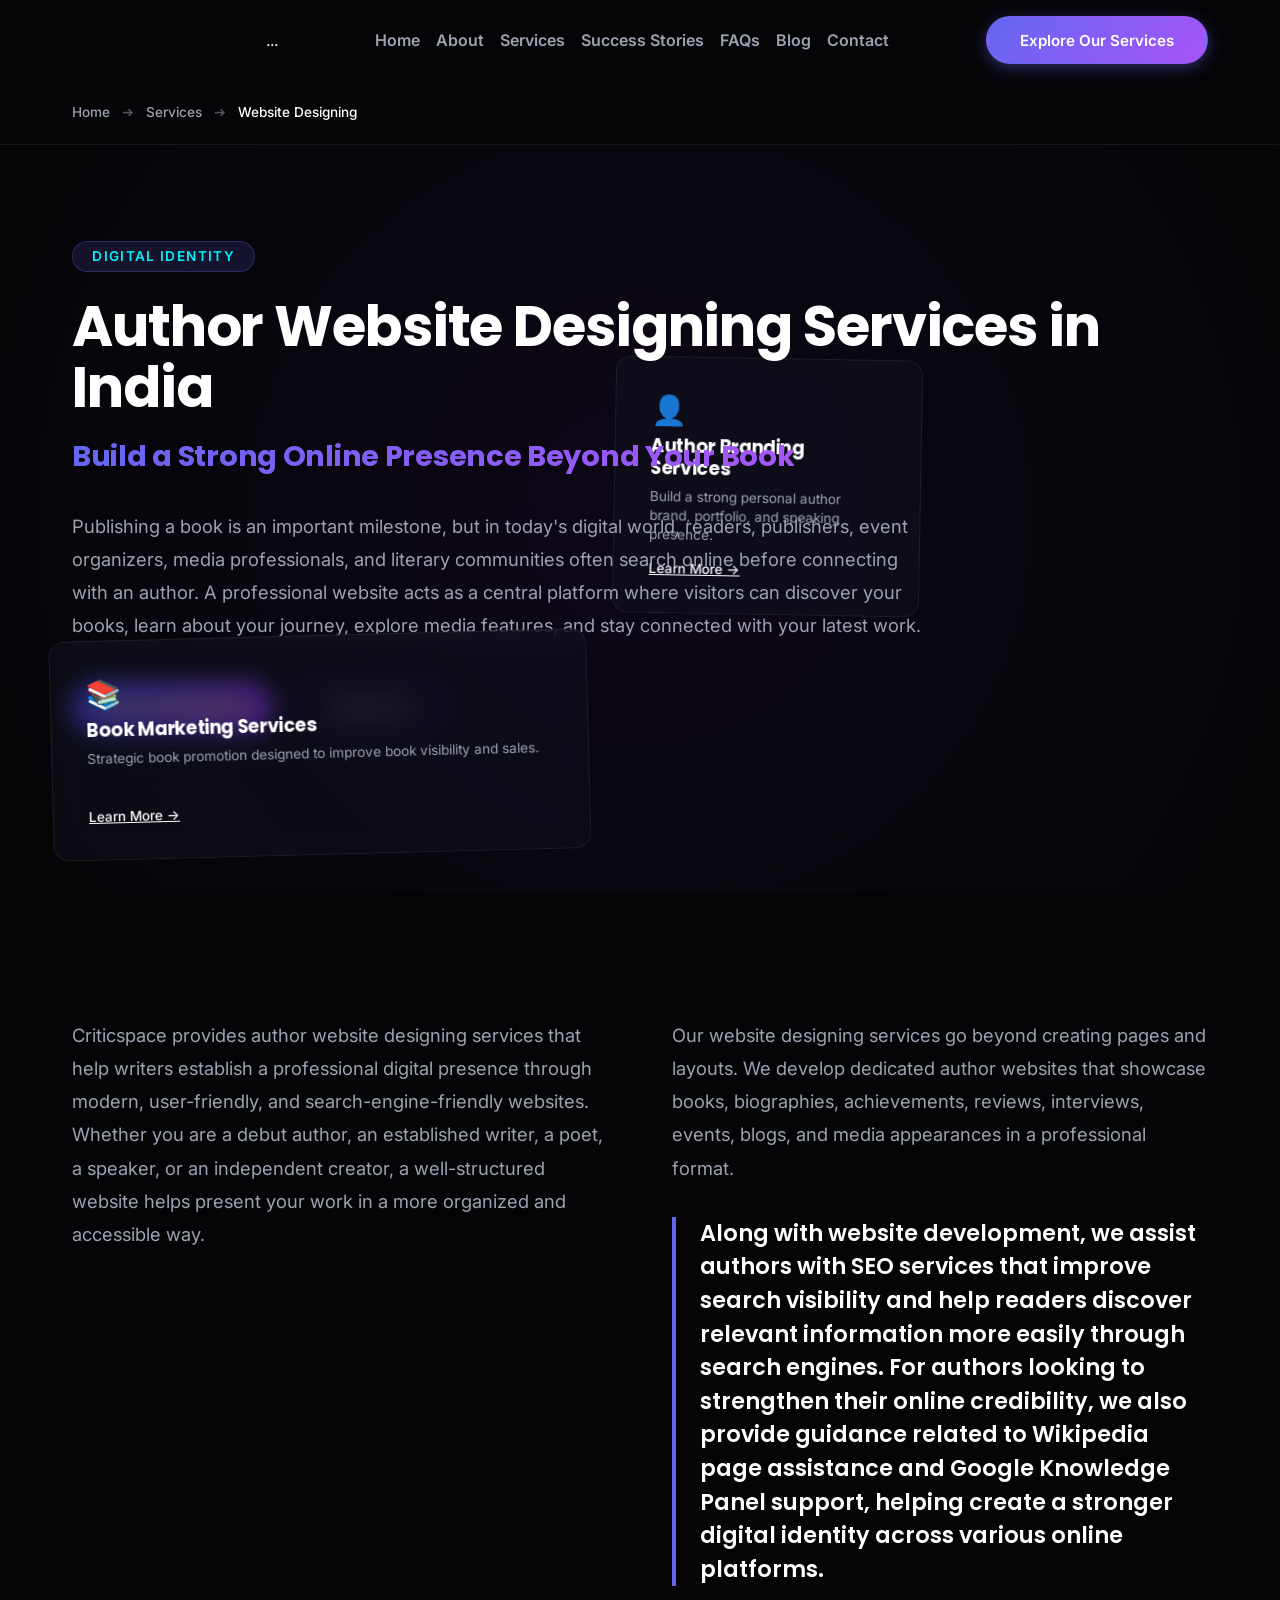
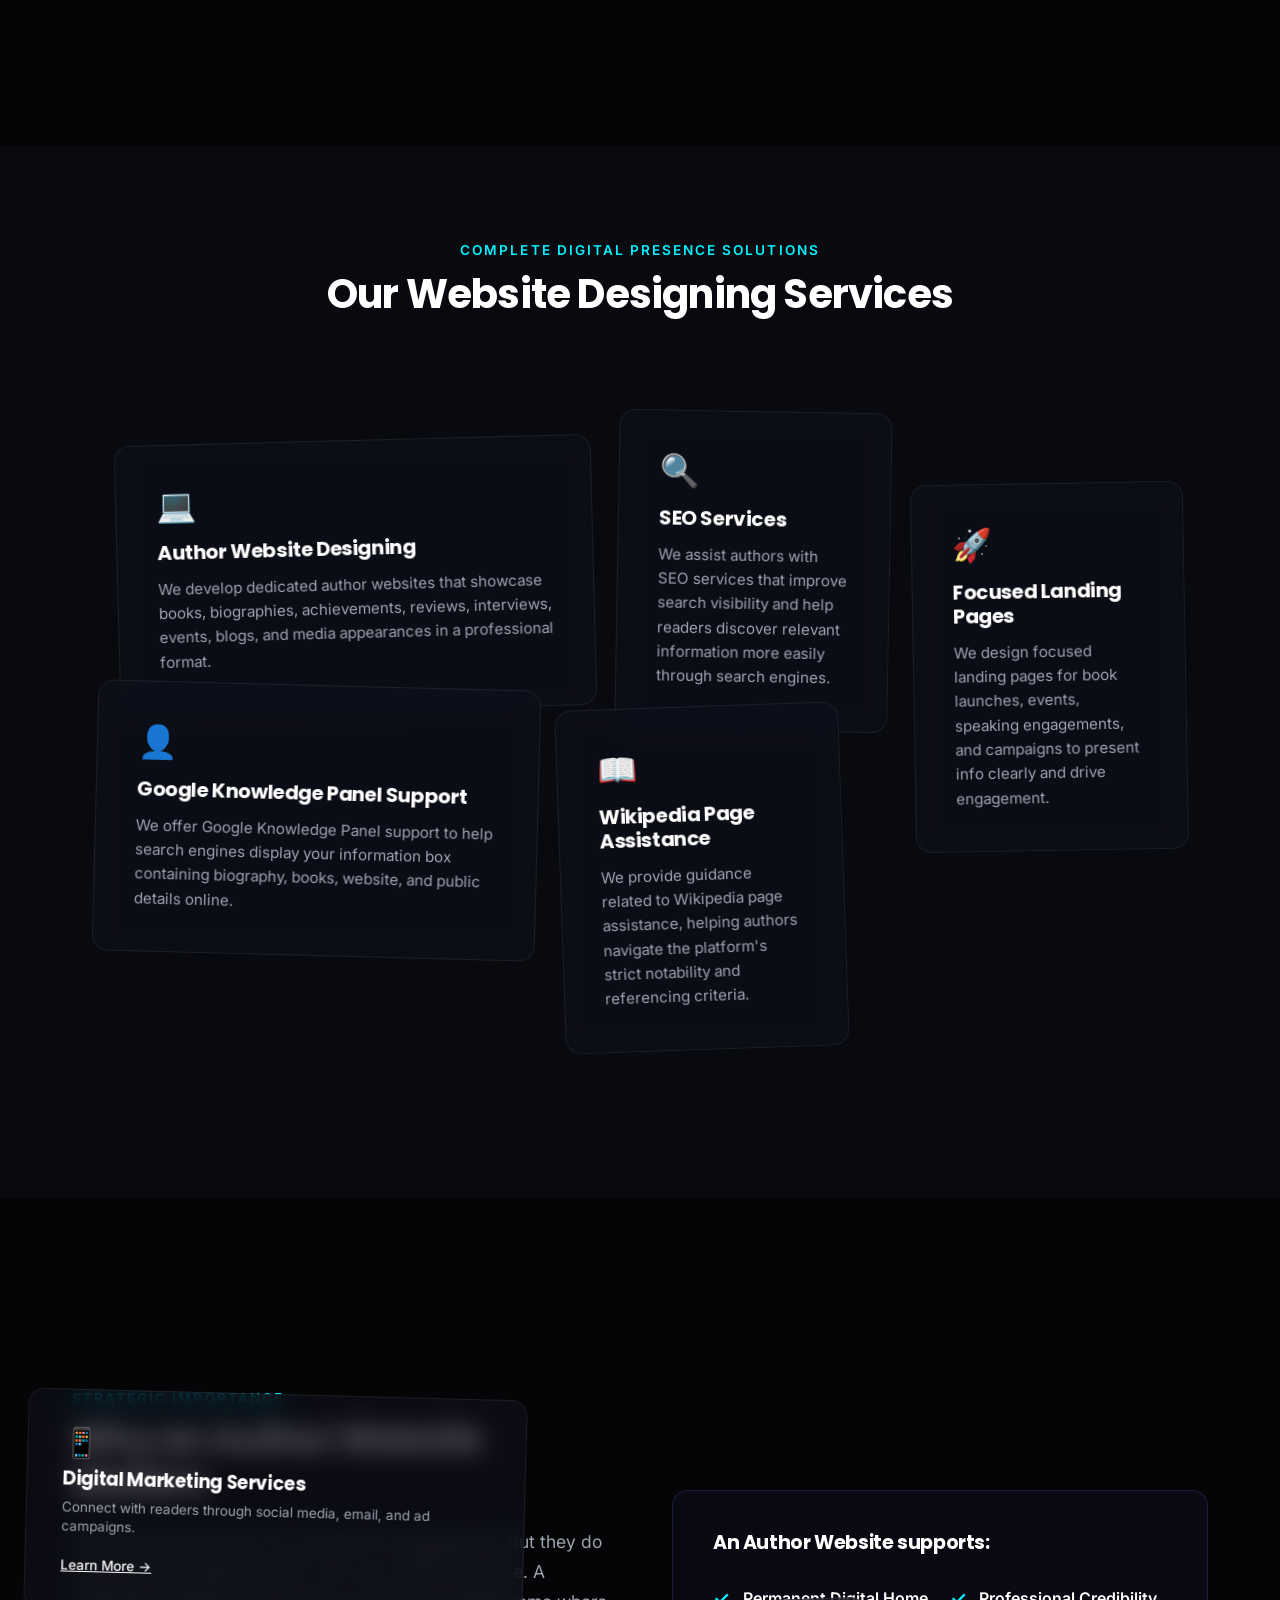
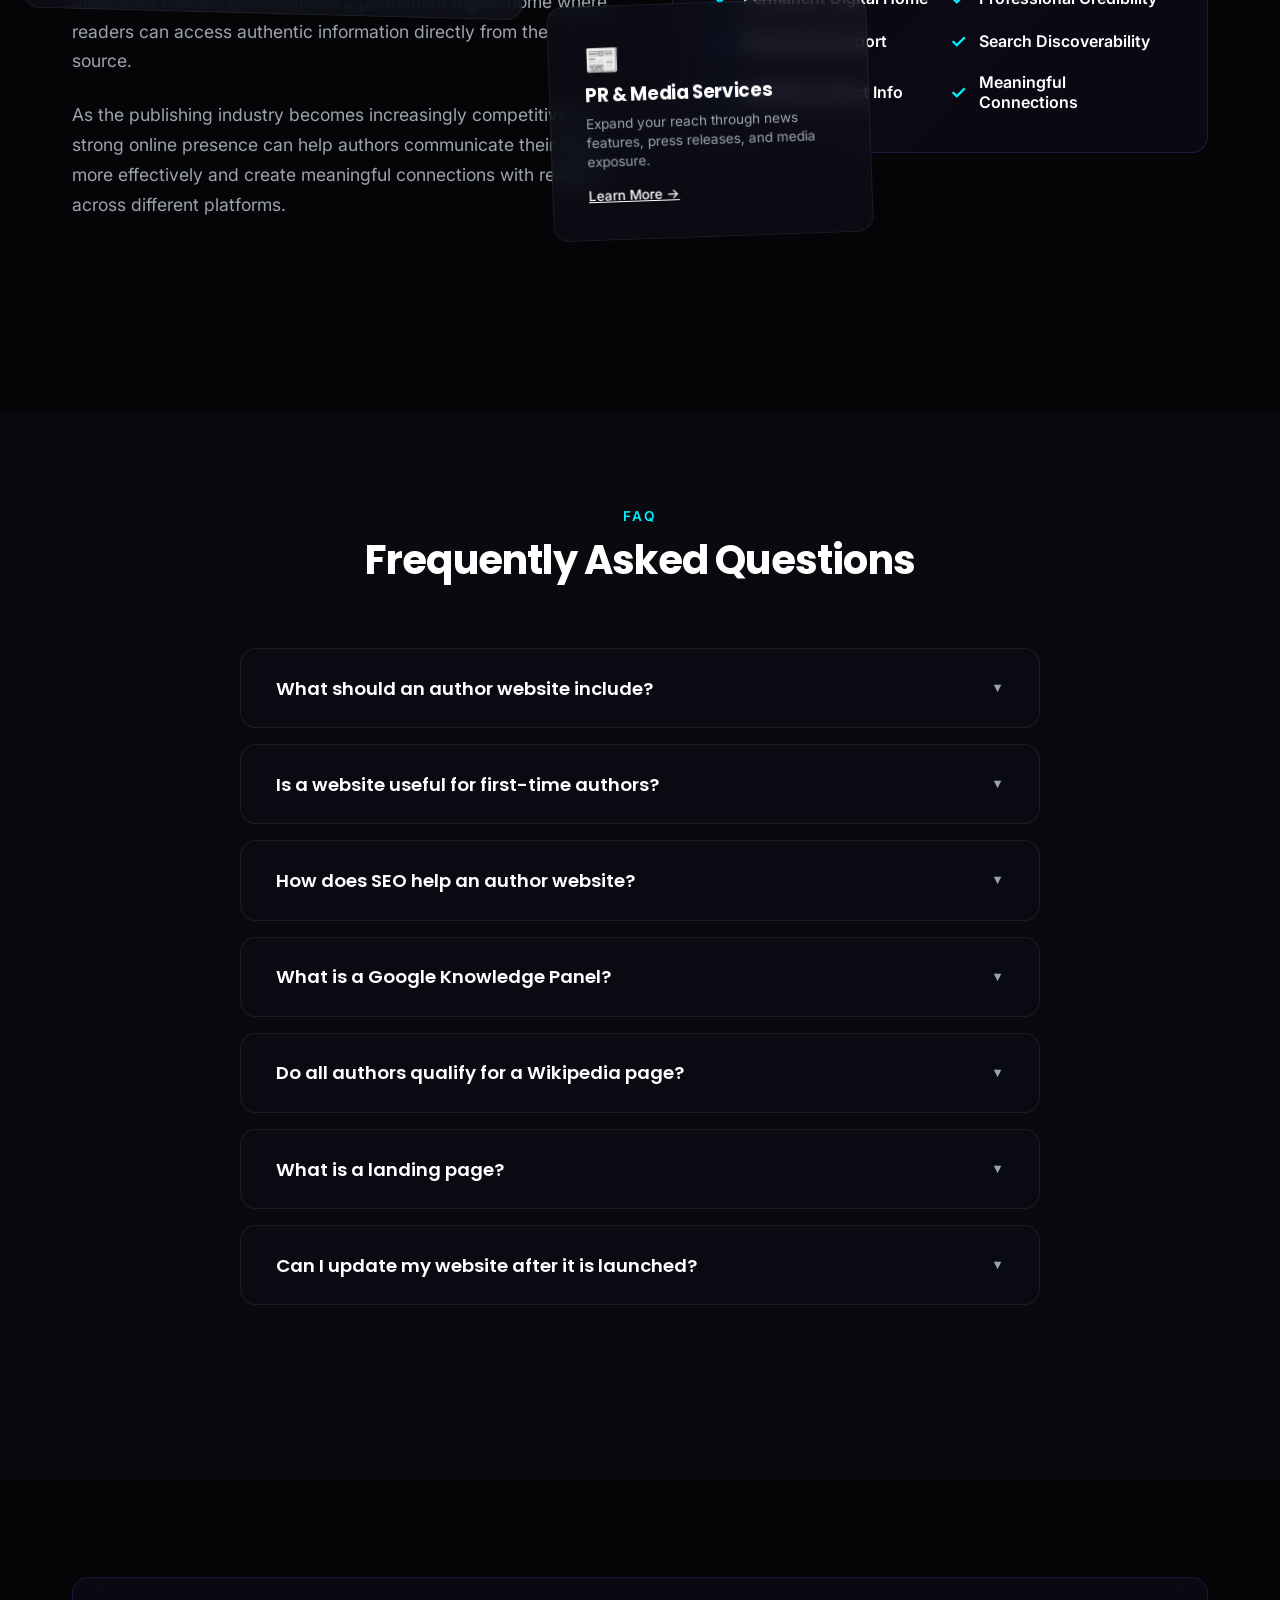
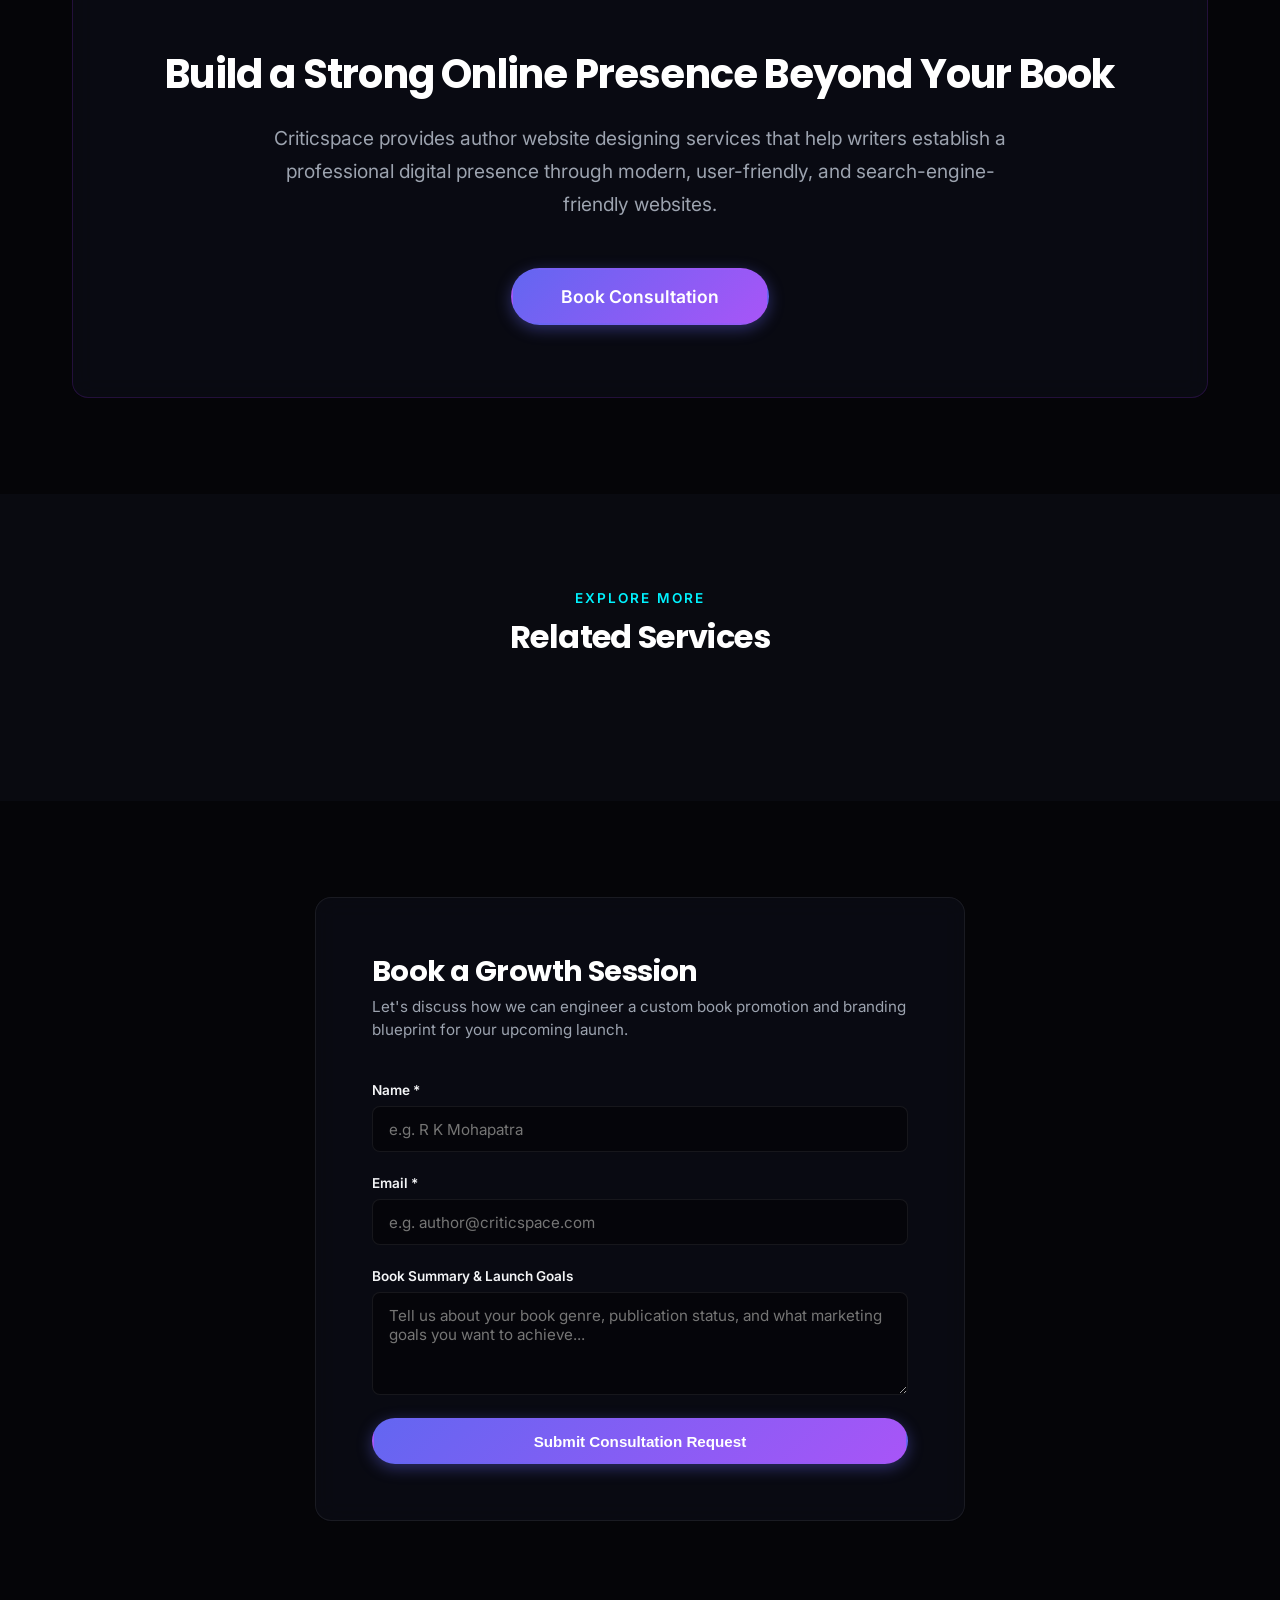
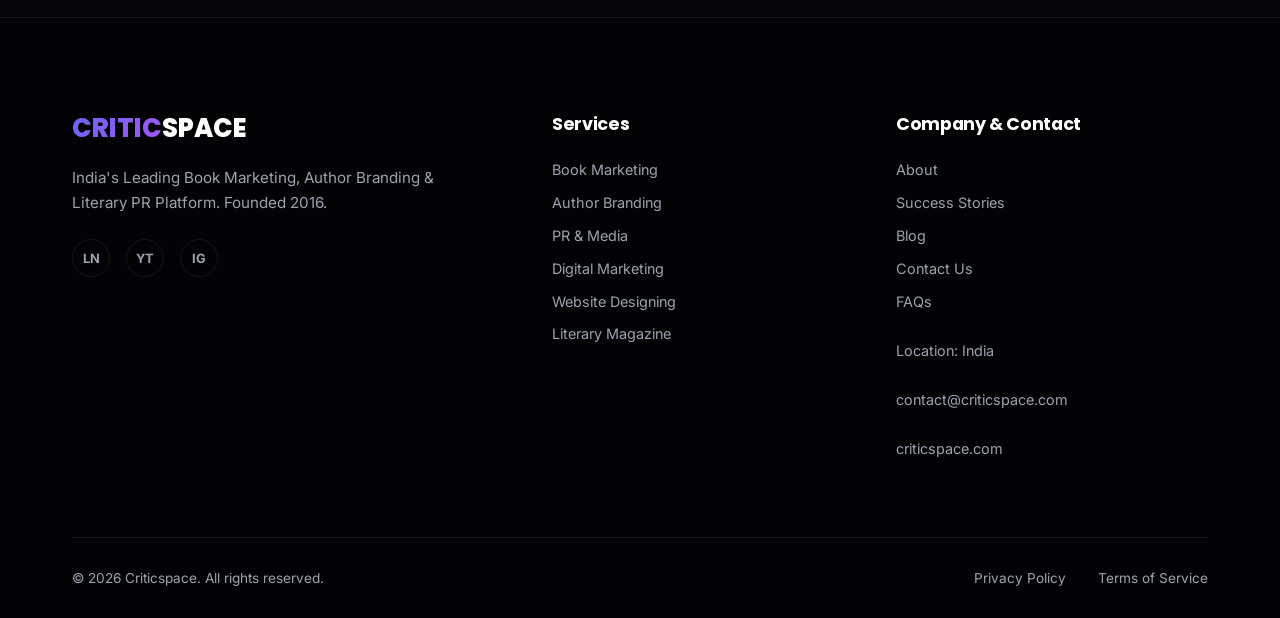
==== commit 99500f77: "update" ====
--- a/Autho design.html
+++ b/Autho design.html
@@ -115,18 +115,34 @@
             }
         }
     </style>
+    <!-- Synchronously set preliminary navbar font scale to prevent layout pop -->
+    <script>
+        (function() {
+            var w = window.innerWidth;
+            if (w >= 961 && w < 1350) {
+                var scale = Math.max(0.75, Math.min(1.0, 0.78 + ((w - 961) / (1350 - 961)) * 0.22));
+                document.documentElement.style.setProperty('--nav-font-scale', scale.toFixed(3));
+            }
+        })();
+    </script>
 </head>
 <body>
-
-    <!-- 1. NAVBAR -->
-    <header class="vv-navbar" id="navbar">
-        <div class="vv-nav-container">
-            <div style="display: flex; flex-direction: column;">
-                <a href="index.html#hero" class="vv-logo" style="line-height: 1.1;">
-                    <span class="vv-logo-gradient">CRITIC</span>SPACE
+    
+
+        <!-- 1. NAVBAR -->
+        <header class="vv-navbar" id="navbar">
+            <div class="vv-nav-container">
+                <!-- NEW: Navbar logo image -->
+                <a href="index.html#hero" class="vv-navbar-logo-link">
+                    <div class="vv-navbar-logo-wrapper">
+                        <img src="images/Criticspace_New_Logo.jpg" alt="CriticSpace" class="vv-navbar-logo" onerror="this.parentNode.style.display='none';">
+                    </div>
                 </a>
-                <span style="font-size: 0.65rem; color: var(--text-muted); letter-spacing: 0.05em; text-transform: uppercase; font-weight: 500; margin-top: 2px; display: block;">Literary PR & Branding</span>
-            </div>
+                
+                <nav class="vv-nav-menu" id="nav-menu">
+                    <!-- Links ... -->
+                </nav>
+                ...
             
             <nav class="vv-nav-menu" id="nav-menu">
                 <a href="index.html#hero">Home</a>
--- a/styles.css
+++ b/styles.css
@@ -28,6 +28,10 @@
     --header-height: 80px;
     --border-radius: 16px;
     --transition: all 0.3s cubic-bezier(0.4, 0, 0.2, 1);
+    
+    /* BREAKPOINT SYNCHRONIZATION: This breakpoint value (without px unit) is read by JS to handle auto-fit mode. 
+       If updated here, ensure the media query breakpoints at @media (min-width: 961px) and @media (max-width: 960px) are updated to match. */
+    --nav-breakpoint: 960;
 }
 
 /* ----------------------------------------------------
@@ -50,6 +54,15 @@
 body {
     overflow-x: hidden;
     position: relative;
+    /* [ADDED FOR RESPONSIVENESS] Prevent page-level horizontal overflow */
+    word-wrap: break-word;
+    overflow-wrap: break-word;
+}
+
+/* [ADDED FOR RESPONSIVENESS] Ensure all text wraps properly without clipping on narrow screens */
+h1, h2, h3, h4, h5, h6, p, a, span, button, li, label {
+    overflow-wrap: break-word;
+    word-wrap: break-word;
 }
 
 /* Custom Scrollbar */
@@ -107,6 +120,11 @@
     background: var(--bg-card-hover);
 }
 
+/* [ADDED FOR RESPONSIVENESS] Ensure card elements never blowout parent containers */
+.vv-glass-card, .vv-bento-card, .vv-stat-card, .vv-step-card, .vv-pricing-card, .vv-contact-card {
+    max-width: 100%;
+}
+
 /* Buttons */
 .vv-btn {
     display: inline-flex;
@@ -119,6 +137,10 @@
     cursor: pointer;
     transition: var(--transition);
     border: 2px solid transparent;
+    /* [ADDED FOR RESPONSIVENESS] Prevent button text overflow */
+    max-width: 100%;
+    white-space: normal;
+    text-align: center;
 }
 
 .vv-btn-primary {
@@ -251,17 +273,29 @@
     -webkit-text-fill-color: transparent;
 }
 
-.vv-nav-menu {
-    display: flex;
-    align-items: center;
-    gap: 2.2rem;
-}
-
-.vv-nav-menu a {
-    color: var(--text-muted);
-    font-size: 0.95rem;
-    font-weight: 500;
-    position: relative;
+/* [ADDED FOR RESPONSIVENESS] Adjust navbar flex settings on desktop screens to place logo left and menu centered */
+@media (min-width: 961px) {
+    .vv-nav-container {
+        justify-content: space-between;
+    }
+    
+    .vv-nav-menu {
+        display: flex;
+        align-items: center;
+        flex-grow: 1;
+        justify-content: center;
+        /* UPDATED: fluid nav sizing via clamp() */
+        gap: calc(clamp(0.5rem, 0.2rem + 1vw, 1.5rem) * var(--nav-font-scale, 1));
+    }
+
+    .vv-nav-menu a {
+        color: var(--text-muted);
+        /* UPDATED: fluid nav sizing via clamp() */
+        font-size: calc(clamp(0.75rem, 0.6rem + 0.5vw, 1.2rem) * var(--nav-font-scale, 1));
+        font-weight: 600; /* Bolder font for prominence */
+        position: relative;
+        white-space: nowrap;
+    }
 }
 
 .vv-nav-menu a:hover,
@@ -755,6 +789,23 @@
 ---------------------------------------------------- */
 .vv-showcase-section {
     padding: 8rem 0;
+    position: relative;
+    overflow: hidden;
+}
+
+.vv-showcase-section .vv-container {
+    position: relative;
+    z-index: 1;
+}
+
+.vv-testimonials-canvas {
+    position: absolute;
+    top: 0;
+    left: 0;
+    width: 100%;
+    height: 100%;
+    pointer-events: none;
+    z-index: 0;
 }
 
 .vv-video-grid {
@@ -768,6 +819,7 @@
 .vv-video-grid-8 {
     grid-template-columns: repeat(4, 1fr);
 }
+
 
 .vv-video-card {
     position: relative;
@@ -944,6 +996,13 @@
     transform: scale(1.2);
 }
 
+.vv-stepper-dot.is-active {
+    background: var(--accent);
+    border-color: #fff;
+    box-shadow: 0 0 10px var(--accent);
+    transform: scale(1.2);
+}
+
 .vv-stepper-cta-btn {
     font-size: 0.85rem;
     font-weight: 700;
@@ -1407,6 +1466,9 @@
     font-family: inherit;
     font-size: 0.95rem;
     transition: var(--transition);
+    /* [ADDED FOR RESPONSIVENESS] Ensure form elements don't blowout layouts */
+    width: 100%;
+    max-width: 100%;
 }
 
 .vv-form-group input:focus,
@@ -1612,6 +1674,8 @@
 .vv-footer-legal {
     display: flex;
     gap: 2rem;
+    /* [ADDED FOR RESPONSIVENESS] Enable wrapping for long legal links list */
+    flex-wrap: wrap;
 }
 
 .vv-footer-legal a {
@@ -1632,6 +1696,23 @@
     text-align: center;
     border-top: 1px dashed var(--border-color);
     padding-top: 1.5rem;
+}
+
+/* [ADDED FOR RESPONSIVENESS] Editorial two-column grid support for inner service pages */
+.vv-editorial-grid {
+    display: grid;
+    grid-template-columns: 1fr 1fr;
+    gap: 4rem;
+    align-items: start;
+    margin: 4rem 0;
+}
+
+/* [ADDED FOR RESPONSIVENESS] Related service and media partner grids definitions */
+.vv-related-grid, .vv-media-grid {
+    display: grid;
+    grid-template-columns: repeat(4, 1fr);
+    gap: 1.5rem;
+    margin-top: 3rem;
 }
 
 /* ----------------------------------------------------
@@ -1664,9 +1745,18 @@
     .vv-pricing-card:last-child {
         grid-column: span 2;
     }
-}
-
-@media (max-width: 900px) {
+    /* [ADDED FOR RESPONSIVENESS] Adjust footer main columns gap on mid-screens and override inline column layout */
+    .vv-footer-main {
+        gap: 3rem;
+        grid-template-columns: 300px 1fr !important;
+    }
+    /* [ADDED FOR RESPONSIVENESS] Resize service inner grids on tablets */
+    .vv-related-grid, .vv-media-grid {
+        grid-template-columns: repeat(2, 1fr);
+    }
+}
+
+@media (max-width: 960px) {
     /* Hide nav menu, show hamburger */
     .vv-nav-menu {
         display: none;
@@ -1680,6 +1770,10 @@
 }
 
 @media (max-width: 768px) {
+    /* [ADDED FOR RESPONSIVENESS] Scale containers inner horizontal margins on mobile viewports */
+    .vv-container {
+        padding: 0 1.5rem;
+    }
     .vv-hero-title {
         font-size: 2.6rem;
     }
@@ -1704,6 +1798,10 @@
         flex-direction: column;
         align-items: stretch;
         gap: 1.2rem;
+        /* [ADDED FOR RESPONSIVENESS] Disable sticky positioning on mobile device viewports */
+        position: relative;
+        top: 0;
+        margin-bottom: 2rem;
     }
     .vv-stepper-indicator {
         max-width: 100%;
@@ -1730,15 +1828,20 @@
         grid-column: span 1;
     }
     .vv-bento-grid {
-        grid-template-columns: 1fr;
+        grid-template-columns: 1fr !important;
         grid-auto-rows: auto;
     }
     .bento-small, .bento-medium, .bento-large {
-        grid-column: span 1;
-        grid-row: span 1;
+        grid-column: span 1 !important;
+        grid-row: span 1 !important;
     }
     .vv-bento-card {
         min-height: 180px;
+    }
+    /* [ADDED FOR RESPONSIVENESS] Force clean bento grid columns fallback on mobile screen sizes */
+    .vv-bento-grid > * {
+        grid-column: span 1 !important;
+        grid-row: span 1 !important;
     }
     .vv-faq-footer-box {
         flex-direction: column;
@@ -1753,17 +1856,37 @@
     .vv-contact-card {
         padding: 2rem;
     }
+    
+    /* [ADDED FOR RESPONSIVENESS] Stack footer main branding and link grids vertically, override inline properties */
     .vv-footer-main {
+        grid-template-columns: 1fr !important;
+        gap: 3rem;
+    }
+    
+    /* [ADDED FOR RESPONSIVENESS] Stack all footer columns vertically, overriding inline properties */
+    .vv-footer-links-grid {
+        grid-template-columns: 1fr !important;
+        gap: 2.5rem;
+    }
+    
+    /* [ADDED FOR RESPONSIVENESS] Stack related and media lists single-column on mobile screen widths */
+    .vv-related-grid, .vv-media-grid {
         grid-template-columns: 1fr;
-        gap: 3rem;
-    }
-    .vv-footer-links-grid {
+        gap: 1.2rem;
+    }
+    /* [ADDED FOR RESPONSIVENESS] Stack editorial grids for reading comfort */
+    .vv-editorial-grid {
         grid-template-columns: 1fr;
-        gap: 2.5rem;
+        gap: 2rem;
+        margin: 2.5rem 0;
     }
 }
 
 @media (max-width: 480px) {
+    /* [ADDED FOR RESPONSIVENESS] Narrow padding for small phone viewports */
+    .vv-container {
+        padding: 0 1rem;
+    }
     .vv-hero-title {
         font-size: 2rem;
     }
@@ -1771,6 +1894,9 @@
         flex-direction: column;
         width: 100%;
         gap: 1rem;
+        /* [ADDED FOR RESPONSIVENESS] Center alignments and wrapping */
+        flex-wrap: wrap;
+        justify-content: center;
     }
     .vv-hero-actions .vv-btn {
         width: 100%;
@@ -1792,4 +1918,791 @@
     .vv-trust-actions .vv-btn {
         width: 100%;
     }
+    /* [ADDED FOR RESPONSIVENESS] Stack FAQ footer buttons vertically on narrow viewports */
+    .vv-faq-footer-actions {
+        flex-direction: column;
+        width: 100%;
+        gap: 0.8rem;
+    }
+    .vv-faq-footer-actions .vv-btn {
+        width: 100%;
+    }
+    /* [ADDED FOR RESPONSIVENESS] Narrow gap for footer legal section on small viewports */
+    .vv-footer-legal {
+        gap: 1rem 1.5rem;
+        justify-content: center;
+    }
+}
+
+/* ----------------------------------------------------
+   17. SERVICES SUBMENU SECTION STYLING
+---------------------------------------------------- */
+.vv-services-submenu-grid {
+    display: grid;
+    grid-template-columns: repeat(3, 1fr);
+    gap: 2rem;
+    margin-top: 3rem;
+}
+
+.vv-submenu-card {
+    padding: 2.5rem;
+    display: flex;
+    flex-direction: column;
+    justify-content: space-between;
+    min-height: 480px; /* Equal height cards */
+}
+
+.vv-submenu-icon {
+    font-size: 2rem;
+    margin-bottom: 1rem;
+    display: block;
+}
+
+.vv-submenu-card-header h3 {
+    font-size: 1.5rem;
+    color: #fff;
+    margin-bottom: 0.5rem;
+}
+
+.vv-submenu-tagline {
+    color: var(--accent);
+    font-size: 0.9rem;
+    font-weight: 600;
+    line-height: 1.4;
+    margin-bottom: 1.5rem;
+    min-height: 40px; /* Ensure uniform alignment */
+}
+
+.vv-submenu-list {
+    list-style: none;
+    flex-grow: 1;
+    display: flex;
+    flex-direction: column;
+    gap: 0.8rem;
+    margin-bottom: 2rem;
+}
+
+.vv-submenu-list li {
+    font-size: 0.95rem;
+    color: var(--text-muted);
+    display: flex;
+    align-items: center;
+    gap: 0.5rem;
+}
+
+.vv-submenu-list li .bullet {
+    color: var(--primary);
+    font-weight: 900;
+}
+
+.vv-submenu-footer {
+    border-top: 1px solid var(--border-color);
+    padding-top: 1.5rem;
+}
+
+.vv-submenu-link {
+    color: #fff;
+    font-weight: 600;
+    font-size: 0.95rem;
+    display: inline-flex;
+    align-items: center;
+    gap: 0.5rem;
+    transition: var(--transition);
+}
+
+.vv-submenu-link:hover {
+    color: var(--accent);
+}
+
+.vv-submenu-link .arrow {
+    transition: transform 0.3s ease;
+}
+
+.vv-submenu-link:hover .arrow {
+    transform: translateX(4px);
+}
+
+@media (max-width: 1024px) {
+    .vv-services-submenu-grid {
+        grid-template-columns: repeat(2, 1fr);
+    }
+}
+
+@media (max-width: 768px) {
+    .vv-services-submenu-grid {
+        grid-template-columns: 1fr !important;
+        gap: 1.5rem;
+    }
+    .vv-submenu-card {
+        min-height: auto;
+        padding: 2rem;
+    }
+}
+
+/* ----------------------------------------------------
+   NEW: Expert Solutions premium interaction START
+---------------------------------------------------- */
+.vv-benefits-section {
+    perspective: 1200px;
+    overflow: visible !important;
+}
+
+@media (min-width: 769px) {
+    .vv-bento-grid {
+        position: relative;
+        height: 720px; /* High container bounds for absolute placement */
+        width: 100%;
+        display: block; /* Override default bento grid system */
+        overflow: visible !important;
+        margin-top: 4rem;
+        perspective: 1200px;
+    }
+
+    .vv-bento-card {
+        position: absolute;
+        transition: transform 0.8s cubic-bezier(0.16, 1, 0.3, 1), 
+                    box-shadow 0.8s cubic-bezier(0.16, 1, 0.3, 1), 
+                    border-color 0.8s cubic-bezier(0.16, 1, 0.3, 1), 
+                    background-color 0.8s cubic-bezier(0.16, 1, 0.3, 1);
+        transform-style: preserve-3d;
+        will-change: transform, box-shadow;
+        overflow: visible !important;
+    }
+
+    /* Individual Card Placements and default Rotations */
+    .vv-bento-card:nth-child(1) {
+        top: 8%;
+        left: 4%;
+        width: 42%;
+        z-index: 2;
+        transform: rotate(-1.5deg);
+    }
+
+    .vv-bento-card:nth-child(2) {
+        top: 4%;
+        left: 48%;
+        width: 24%;
+        z-index: 1;
+        transform: rotate(1deg);
+    }
+
+    .vv-bento-card:nth-child(3) {
+        top: 45%;
+        left: 43%;
+        width: 25%;
+        z-index: 3; /* Overlay element */
+        transform: rotate(-2deg);
+    }
+
+    .vv-bento-card:nth-child(4) {
+        top: 42%;
+        left: 2%;
+        width: 39%;
+        z-index: 2;
+        transform: rotate(1.5deg);
+    }
+
+    .vv-bento-card:nth-child(5) {
+        top: 14%;
+        left: 74%;
+        width: 24%;
+        z-index: 2;
+        transform: rotate(-1deg);
+    }
+
+    .vv-bento-card:nth-child(6) {
+        top: 46%;
+        left: 70%;
+        width: 28%;
+        z-index: 1;
+        transform: rotate(2deg);
+    }
+
+    /* Floating keyframe loops per card */
+    @keyframes float-card-1 {
+        0% { transform: translate3d(0, 0, 0) rotate(-1.5deg); }
+        50% { transform: translate3d(3px, -5px, 0) rotate(-1.2deg); }
+        100% { transform: translate3d(0, 0, 0) rotate(-1.5deg); }
+    }
+    @keyframes float-card-2 {
+        0% { transform: translate3d(0, 0, 0) rotate(1deg); }
+        50% { transform: translate3d(-4px, -3px, 0) rotate(1.5deg); }
+        100% { transform: translate3d(0, 0, 0) rotate(1deg); }
+    }
+    @keyframes float-card-3 {
+        0% { transform: translate3d(0, 0, 0) rotate(-2deg); }
+        50% { transform: translate3d(4px, -4px, 0) rotate(-1.6deg); }
+        100% { transform: translate3d(0, 0, 0) rotate(-2deg); }
+    }
+    @keyframes float-card-4 {
+        0% { transform: translate3d(0, 0, 0) rotate(1.5deg); }
+        50% { transform: translate3d(-3px, -6px, 0) rotate(1.1deg); }
+        100% { transform: translate3d(0, 0, 0) rotate(1.5deg); }
+    }
+    @keyframes float-card-5 {
+        0% { transform: translate3d(0, 0, 0) rotate(-1deg); }
+        50% { transform: translate3d(4px, -3px, 0) rotate(-1.5deg); }
+        100% { transform: translate3d(0, 0, 0) rotate(-1deg); }
+    }
+    @keyframes float-card-6 {
+        0% { transform: translate3d(0, 0, 0) rotate(2deg); }
+        50% { transform: translate3d(-5px, -5px, 0) rotate(1.6deg); }
+        100% { transform: translate3d(0, 0, 0) rotate(2deg); }
+    }
+
+    .vv-bento-card.is-floating-1 { animation: float-card-1 8s ease-in-out infinite; }
+    .vv-bento-card.is-floating-2 { animation: float-card-2 7.5s ease-in-out infinite; }
+    .vv-bento-card.is-floating-3 { animation: float-card-3 9s ease-in-out infinite; }
+    .vv-bento-card.is-floating-4 { animation: float-card-4 8.5s ease-in-out infinite; }
+    .vv-bento-card.is-floating-5 { animation: float-card-5 7.8s ease-in-out infinite; }
+    .vv-bento-card.is-floating-6 { animation: float-card-6 9.5s ease-in-out infinite; }
+}
+
+/* Common interactive properties */
+.vv-bento-card.is-hovered {
+    z-index: 20 !important; /* Elevated stacking context */
+    animation: none !important; /* Suspend float cycle */
+    background: var(--bg-card-hover);
+    border-color: rgba(168, 85, 247, 0.4); /* purple tint */
+    box-shadow: 0 25px 50px rgba(0, 0, 0, 0.7), 
+                0 0 30px rgba(168, 85, 247, 0.3), /* purple glow */
+                0 0 60px rgba(0, 242, 254, 0.15);  /* accent blue glow */
+}
+
+/* Keyboard accessibility focus states */
+.vv-bento-card:focus-visible {
+    outline: none;
+    z-index: 20 !important;
+    background: var(--bg-card-hover);
+    border-color: var(--accent);
+    box-shadow: 0 0 25px rgba(0, 242, 254, 0.4);
+    transform: translateY(-8px) scale(1.03);
+}
+
+/* Mobile & Touch screens fallback stack layout */
+@media (max-width: 768px) {
+    .vv-bento-grid {
+        display: flex !important;
+        flex-direction: column !important;
+        height: auto !important;
+        gap: 1.5rem !important;
+        overflow: visible !important;
+    }
+
+    .vv-bento-card {
+        position: relative !important;
+        top: auto !important;
+        left: auto !important;
+        width: 100% !important;
+        transform: none !important;
+        margin: 0 !important;
+        /* FIX: Expert Solutions mobile card content clipping — ensure card height grows naturally, prevent flexbox bottom-alignment clipping, and optimize mobile padding */
+        height: auto !important;
+        min-height: auto !important;
+        justify-content: flex-start !important;
+        padding: 1.8rem 1.5rem !important;
+    }
+
+    .vv-bento-card:active {
+        transform: scale(0.98) !important;
+        border-color: var(--primary) !important;
+        box-shadow: 0 0 20px rgba(99, 102, 241, 0.3) !important;
+    }
+}
+
+/* Accessibility requests */
+@media (prefers-reduced-motion: reduce) {
+    .vv-bento-card {
+        animation: none !important;
+        transition: none !important;
+        transform: none !important;
+    }
+    .vv-bento-card.is-hovered, .vv-bento-card:focus-visible {
+        transform: none !important;
+        box-shadow: none !important;
+        border-color: var(--primary) !important;
+    }
+}
+/* NEW: Expert Solutions premium interaction END */
+
+/* NEW: Testimonials 3D Carousel START */
+.vv-carousel-outer-wrapper {
+    position: relative;
+    width: 100%;
+    margin-top: 4rem;
+    display: flex;
+    flex-direction: column;
+    align-items: center;
+    overflow: visible !important;
+}
+
+.vv-carousel-viewport {
+    position: relative;
+    width: 100%;
+    height: 520px; /* Accommodate cards + overflow shadows */
+    overflow: visible !important;
+    perspective: 1200px;
+    display: flex;
+    align-items: center;
+    justify-content: center;
+    touch-action: pan-y;
+}
+
+.vv-carousel-track {
+    position: relative;
+    width: 100%;
+    height: 100%;
+    display: flex;
+    align-items: center;
+    justify-content: center;
+    transform-style: preserve-3d;
+}
+
+/* Testimonial Card Styling */
+.vv-testimonial-card {
+    position: absolute;
+    width: 480px;
+    max-width: 90vw;
+    height: 380px;
+    background: var(--bg-card, rgba(13, 14, 24, 0.65));
+    backdrop-filter: blur(16px) saturate(180%);
+    -webkit-backdrop-filter: blur(16px) saturate(180%);
+    border: 1px solid var(--border-color, rgba(255, 255, 255, 0.07));
+    border-radius: var(--border-radius, 20px);
+    padding: 3rem 2.5rem 2rem 2.5rem;
+    color: var(--text-main, #f3f4f6);
+    display: flex;
+    flex-direction: column;
+    justify-content: space-between;
+    box-shadow: 0 10px 30px rgba(0, 0, 0, 0.4);
+    will-change: transform, opacity;
+    transition: transform 0.8s cubic-bezier(0.16, 1, 0.3, 1),
+                opacity 0.8s cubic-bezier(0.16, 1, 0.3, 1),
+                border-color 0.8s cubic-bezier(0.16, 1, 0.3, 1),
+                box-shadow 0.8s cubic-bezier(0.16, 1, 0.3, 1);
+    cursor: grab;
+    user-select: none;
+    overflow: visible !important;
+}
+
+.vv-testimonial-card:active {
+    cursor: grabbing;
+}
+
+/* Quote Icon Glyph */
+.vv-testimonial-quote-icon {
+    font-size: 4rem;
+    line-height: 0.2;
+    font-family: Georgia, serif;
+    background: var(--gradient-primary, linear-gradient(135deg, #6366f1, #a855f7));
+    -webkit-background-clip: text;
+    -webkit-text-fill-color: transparent;
+    opacity: 0.3;
+    pointer-events: none;
+    margin-bottom: -1rem;
+}
+
+/* Content Text Clamping */
+.vv-testimonial-text-container {
+    flex-grow: 1;
+    display: flex;
+    flex-direction: column;
+    justify-content: center;
+}
+
+.vv-testimonial-text {
+    font-size: 1.05rem;
+    line-height: 1.6;
+    color: rgba(243, 244, 246, 0.95);
+    margin: 0;
+    display: -webkit-box;
+    -webkit-line-clamp: 4; /* Clamped to 4 lines */
+    -webkit-box-orient: vertical;
+    overflow: hidden;
+    text-overflow: ellipsis;
+}
+
+.vv-testimonial-text em {
+    font-style: italic;
+    color: var(--accent, #00f2fe);
+}
+
+/* Truncation Trigger Button */
+.vv-carousel-read-more {
+    background: transparent;
+    border: none;
+    color: var(--primary, #6366f1);
+    font-family: inherit;
+    font-size: 0.85rem;
+    font-weight: 600;
+    padding: 0;
+    margin-top: 0.5rem;
+    cursor: pointer;
+    text-align: left;
+    align-self: flex-start;
+    transition: color 0.3s ease;
+    display: none; /* Injected / shown dynamically in JS */
+}
+
+.vv-carousel-read-more:hover,
+.vv-carousel-read-more:focus-visible {
+    color: var(--accent, #00f2fe);
+    outline: none;
+}
+
+/* Author Section */
+.vv-testimonial-author {
+    border-top: 1px solid rgba(255, 255, 255, 0.06);
+    padding-top: 1rem;
+    margin-top: auto;
+    display: flex;
+    flex-direction: column;
+    gap: 0.2rem;
+}
+
+.vv-testimonial-author-name {
+    font-weight: 700;
+    font-size: 1.05rem;
+    color: #fff;
+    font-family: 'Poppins', sans-serif;
+}
+
+.vv-testimonial-author-role {
+    font-size: 0.85rem;
+    color: var(--text-muted, #9ca3af);
+}
+
+/* Active State Custom Glow and Idle Float */
+@keyframes vv-carousel-glow {
+    0% { box-shadow: 0 15px 40px rgba(0, 0, 0, 0.7), 0 0 20px rgba(168, 85, 247, 0.25); }
+    50% { box-shadow: 0 15px 40px rgba(0, 0, 0, 0.7), 0 0 35px rgba(168, 85, 247, 0.45), 0 0 50px rgba(99, 102, 241, 0.15); }
+    100% { box-shadow: 0 15px 40px rgba(0, 0, 0, 0.7), 0 0 20px rgba(168, 85, 247, 0.25); }
+}
+
+@keyframes vv-carousel-drift {
+    0% { transform: translate3d(0px, 0px, 0px); }
+    50% { transform: translate3d(0px, -4px, 0px); }
+    100% { transform: translate3d(0px, 0px, 0px); }
+}
+
+.vv-testimonial-card.is-active {
+    border-color: rgba(168, 85, 247, 0.45); /* purple tint */
+    animation: vv-carousel-glow 6s ease-in-out infinite;
+}
+
+/* Apply drift within card wrapper logic without overriding inline transforms */
+.vv-testimonial-card-drift-wrapper {
+    position: relative;
+    width: 100%;
+    height: 100%;
+    display: flex;
+    align-items: center;
+    justify-content: center;
+}
+
+/* DISABLED: testimonial image-card styles — superseded by Book Cover Carousel.
+   Re-enable only alongside the JS and HTML image-slide entries if needed in future.
+   NEW: image slide card styling
+.vv-testimonial-card-image {
+    padding: 0 !important;
+    overflow: hidden !important;
+    display: block !important;
+}
+
+.vv-testimonial-image {
+    width: 100%;
+    height: 100%;
+    object-fit: cover;
+    border-radius: var(--border-radius, 20px);
+    display: block;
+}
+*/
+
+/* Hover Lift on Active Card only (Desktop) */
+@media (hover: hover) {
+    .vv-testimonial-card.is-active:hover {
+        transform: translate3d(0px, -8px, 20px) scale(1.05) !important;
+        border-color: var(--accent, #00f2fe);
+    }
+}
+
+/* Navigation buttons styling */
+.vv-carousel-controls {
+    display: flex;
+    align-items: center;
+    gap: 2rem;
+    margin-top: 3rem;
+    z-index: 100;
+    position: relative;
+}
+
+.vv-carousel-btn {
+    width: 50px;
+    height: 50px;
+    border-radius: 50%;
+    background: rgba(13, 14, 24, 0.5);
+    border: 1px solid rgba(255, 255, 255, 0.1);
+    color: #fff;
+    display: flex;
+    align-items: center;
+    justify-content: center;
+    cursor: pointer;
+    font-size: 1.2rem;
+    transition: all 0.3s cubic-bezier(0.4, 0, 0.2, 1);
+}
+
+.vv-carousel-btn:hover,
+.vv-carousel-btn:focus-visible {
+    background: var(--gradient-primary, linear-gradient(135deg, #6366f1, #a855f7));
+    border-color: transparent;
+    box-shadow: 0 0 15px rgba(168, 85, 247, 0.3);
+    outline: none;
+}
+
+/* Pagination indicator dots */
+.vv-carousel-pagination {
+    display: flex;
+    gap: 0.6rem;
+}
+
+.vv-carousel-dot {
+    width: 8px;
+    height: 8px;
+    border-radius: 50%;
+    background: rgba(255, 255, 255, 0.25);
+    cursor: pointer;
+    transition: all 0.3s ease;
+}
+
+.vv-carousel-dot.is-active {
+    background: var(--primary, #6366f1);
+    box-shadow: 0 0 10px var(--primary, #6366f1);
+    transform: scale(1.3);
+}
+
+/* Focus styling for card keyboard navigation */
+.vv-testimonial-card:focus-visible {
+    outline: 2px solid var(--accent, #00f2fe);
+    outline-offset: 4px;
+}
+
+/* Accessibility Testimonials Modal Overlay */
+.vv-carousel-modal-overlay {
+    position: fixed;
+    top: 0;
+    left: 0;
+    width: 100vw;
+    height: 100vh;
+    background: rgba(5, 5, 8, 0.85);
+    backdrop-filter: blur(8px);
+    -webkit-backdrop-filter: blur(8px);
+    z-index: 2000;
+    display: flex;
+    align-items: center;
+    justify-content: center;
+    opacity: 0;
+    pointer-events: none;
+    transition: opacity 0.4s cubic-bezier(0.16, 1, 0.3, 1);
+}
+
+.vv-carousel-modal-overlay.is-active {
+    opacity: 1;
+    pointer-events: all;
+}
+
+.vv-carousel-modal {
+    background: rgba(13, 14, 24, 0.95);
+    border: 1px solid rgba(255, 255, 255, 0.1);
+    border-radius: 24px;
+    max-width: 600px;
+    width: 90%;
+    padding: 3.5rem 3rem 3rem 3rem;
+    position: relative;
+    box-shadow: 0 25px 50px rgba(0, 0, 0, 0.8),
+                0 0 35px rgba(168, 85, 247, 0.2);
+    transform: scale(0.9);
+    transition: transform 0.4s cubic-bezier(0.16, 1, 0.3, 1);
+}
+
+.vv-carousel-modal-overlay.is-active .vv-carousel-modal {
+    transform: scale(1);
+}
+
+.vv-carousel-modal-close {
+    position: absolute;
+    top: 1.5rem;
+    right: 1.5rem;
+    background: transparent;
+    border: none;
+    font-size: 2rem;
+    color: #9ca3af;
+    cursor: pointer;
+    line-height: 1;
+    transition: color 0.3s ease;
+    width: 36px;
+    height: 36px;
+    display: flex;
+    align-items: center;
+    justify-content: center;
+}
+
+.vv-carousel-modal-close:hover,
+.vv-carousel-modal-close:focus-visible {
+    color: #fff;
+    outline: none;
+}
+
+.vv-carousel-modal-quote {
+    font-size: 1.15rem;
+    line-height: 1.7;
+    color: #f3f4f6;
+    margin: 0 0 2rem 0;
+}
+
+.vv-carousel-modal-quote em {
+    font-style: italic;
+    color: var(--accent, #00f2fe);
+}
+
+/* Reduced motion requests */
+@media (prefers-reduced-motion: reduce) {
+    .vv-testimonial-card {
+        transition: none !important;
+        animation: none !important;
+    }
+    .vv-testimonial-card.is-active {
+        box-shadow: 0 15px 40px rgba(0,0,0,0.7) !important;
+    }
+    .vv-carousel-modal-overlay {
+        transition: none !important;
+    }
+    .vv-carousel-modal {
+        transition: none !important;
+    }
+}
+/* NEW: Testimonials 3D Carousel END */
+
+@media (min-width: 769px) {
+    /* FIX: blog grid desktop columns — new additive class, no existing rules modified */
+    .vv-blog-grid {
+        grid-template-columns: repeat(3, 1fr);
+        gap: 2rem;
+        margin-bottom: 4rem;
+    }
+}
+
+/* NEW: Navbar logo image styling */
+.vv-navbar-logo-link {
+    display: inline-flex;
+    align-items: center;
+    text-decoration: none;
+    flex-shrink: 0;
+}
+
+.vv-navbar-logo-wrapper {
+    background-color: #ffffff; /* soft badge overlay to house the white-background JPG logo */
+    border-radius: 50px; /* clean pill badge shape matching .vv-badge-eyebrow design language */
+    /* UPDATED: fluid nav sizing via clamp() */
+    padding: 3px clamp(8px, 6px + 0.4vw, 12px);
+    display: flex;
+    align-items: center;
+    justify-content: center;
+    /* UPDATED: fluid nav sizing via clamp() */
+    height: clamp(34px, 30px + 1vw, 44px);
+    border: 1px solid rgba(255, 255, 255, 0.15);
+    box-shadow: 0 4px 12px rgba(0, 0, 0, 0.25);
+    transition: var(--transition);
+}
+
+.vv-navbar-logo-link:hover .vv-navbar-logo-wrapper {
+    border-color: var(--primary);
+    box-shadow: 0 0 15px rgba(99, 102, 241, 0.45);
+    transform: translateY(-1px);
+}
+
+.vv-navbar-logo-link:focus-visible {
+    outline: 2px solid var(--accent);
+    outline-offset: 4px;
+    border-radius: 50px;
+}
+
+.vv-navbar-logo {
+    height: 100%;
+    width: auto;
+    object-fit: contain;
+    display: block;
+}
+
+/* Mobile-specific logo size optimization for very narrow screens */
+@media (max-width: 480px) {
+    .vv-navbar-logo-wrapper {
+        height: 36px;
+        padding: 2px 8px;
+    }
+}
+
+/* NEW: Force mobile toggle engagement when desktop navbar text would overflow */
+.vv-navbar-force-mobile .vv-nav-menu {
+    display: none !important;
+}
+.vv-navbar-force-mobile .vv-hamburger {
+    display: flex !important;
+}
+
+/* NEW: Book Cover Carousel styling — centered static grid */
+.vv-book-marquee-section {
+    padding: 6rem 0;
+    background: #050508;
+    border-top: 1px solid var(--border-color);
+    border-bottom: 1px solid var(--border-color);
+    overflow: hidden;
+    text-align: center;
+    margin: 0 auto;
+}
+
+.vv-book-marquee-container {
+    overflow: hidden;
+    width: 100%;
+    max-width: var(--container-width);
+    margin: 0 auto;
+    padding: 0 2rem;
+    display: flex;
+    justify-content: center;
+}
+
+.vv-book-marquee-wrapper {
+    display: flex;
+    flex-wrap: wrap;
+    justify-content: center;
+    gap: 2.5rem;
+    width: 100%;
+}
+
+.vv-book-cover-card {
+    background: var(--bg-card, rgba(13, 14, 24, 0.65));
+    border: 1px solid var(--border-color);
+    border-radius: var(--border-radius, 16px);
+    width: 160px;
+    height: 240px;
+    display: flex;
+    align-items: center;
+    justify-content: center;
+    overflow: hidden;
+    transition: var(--transition);
+    cursor: pointer;
+    box-shadow: 0 4px 15px rgba(0, 0, 0, 0.3);
+    will-change: transform, box-shadow;
+}
+
+.vv-book-cover-card:hover {
+    border-color: rgba(99, 102, 241, 0.35);
+    box-shadow: 0 10px 25px rgba(99, 102, 241, 0.25);
+    transform: translateY(-4px);
+}
+
+.vv-book-cover-image {
+    width: 100%;
+    height: 100%;
+    object-fit: cover;
+    display: block;
 }
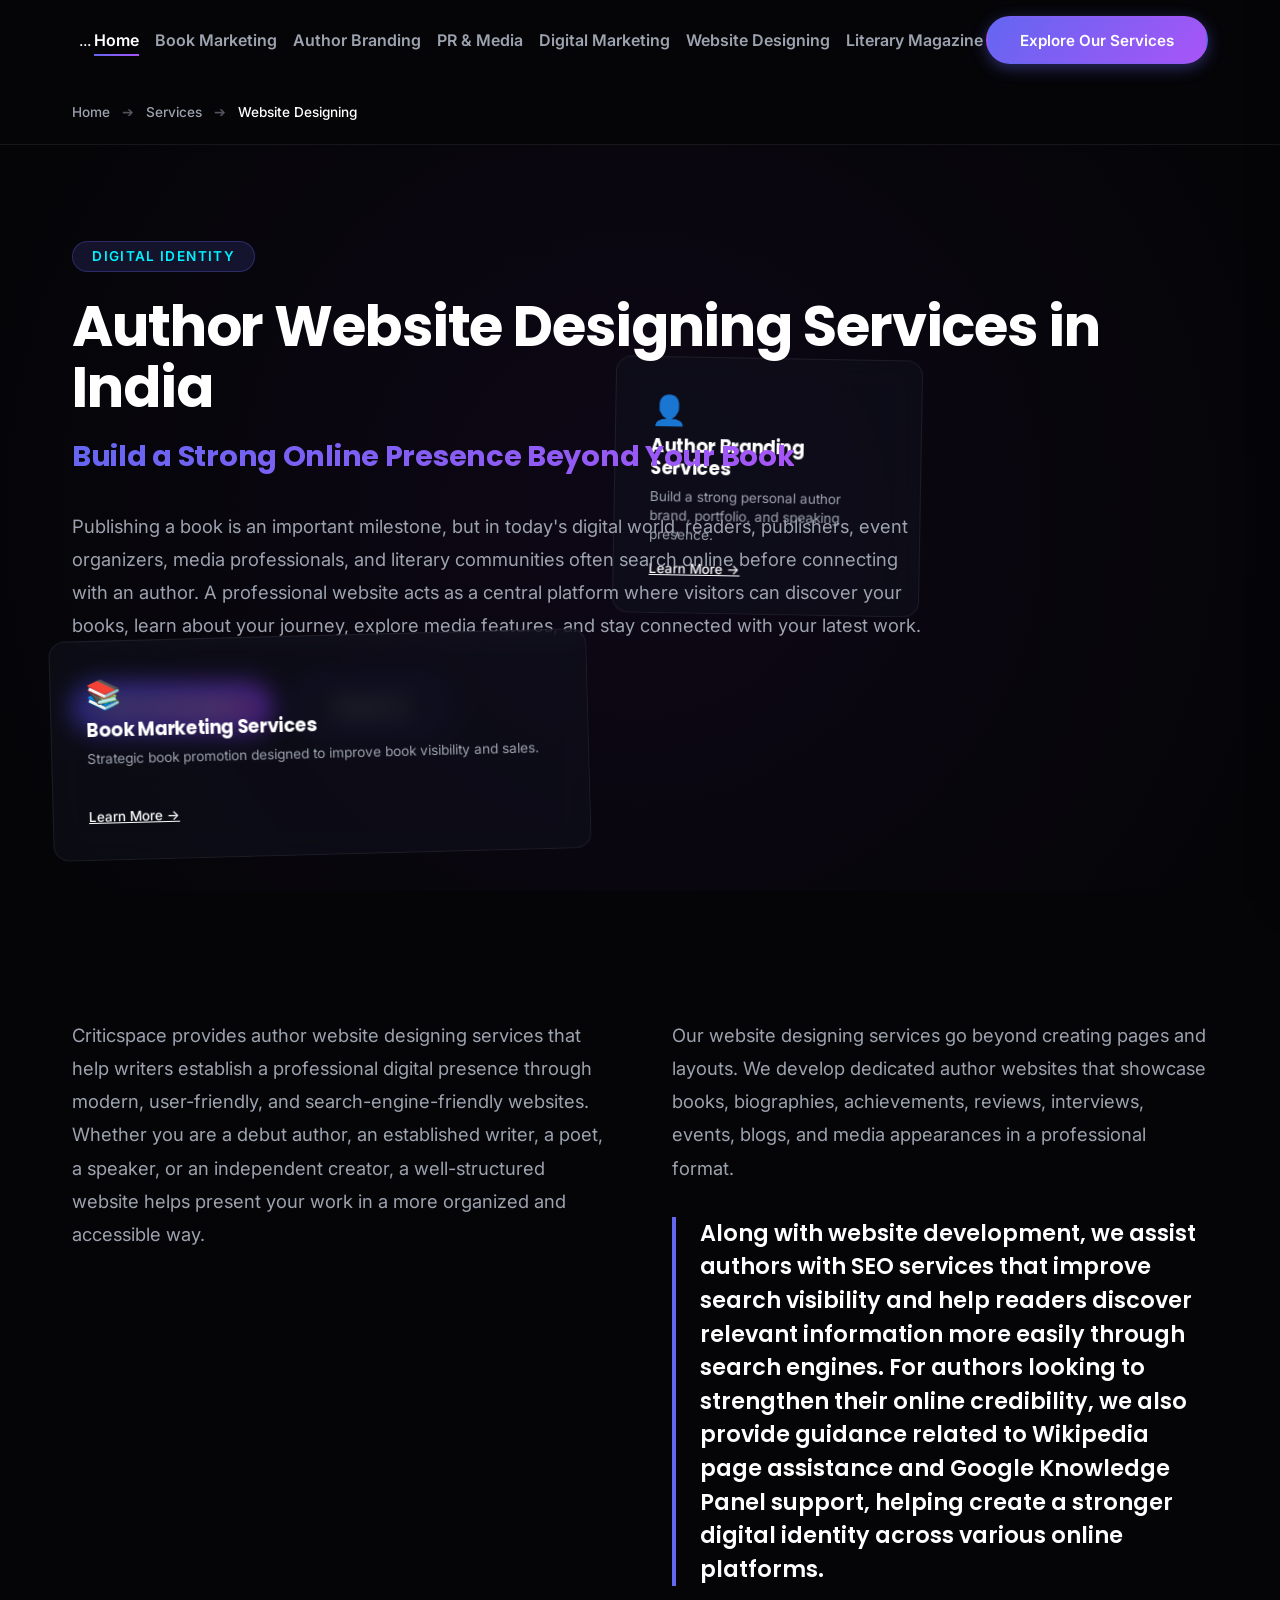
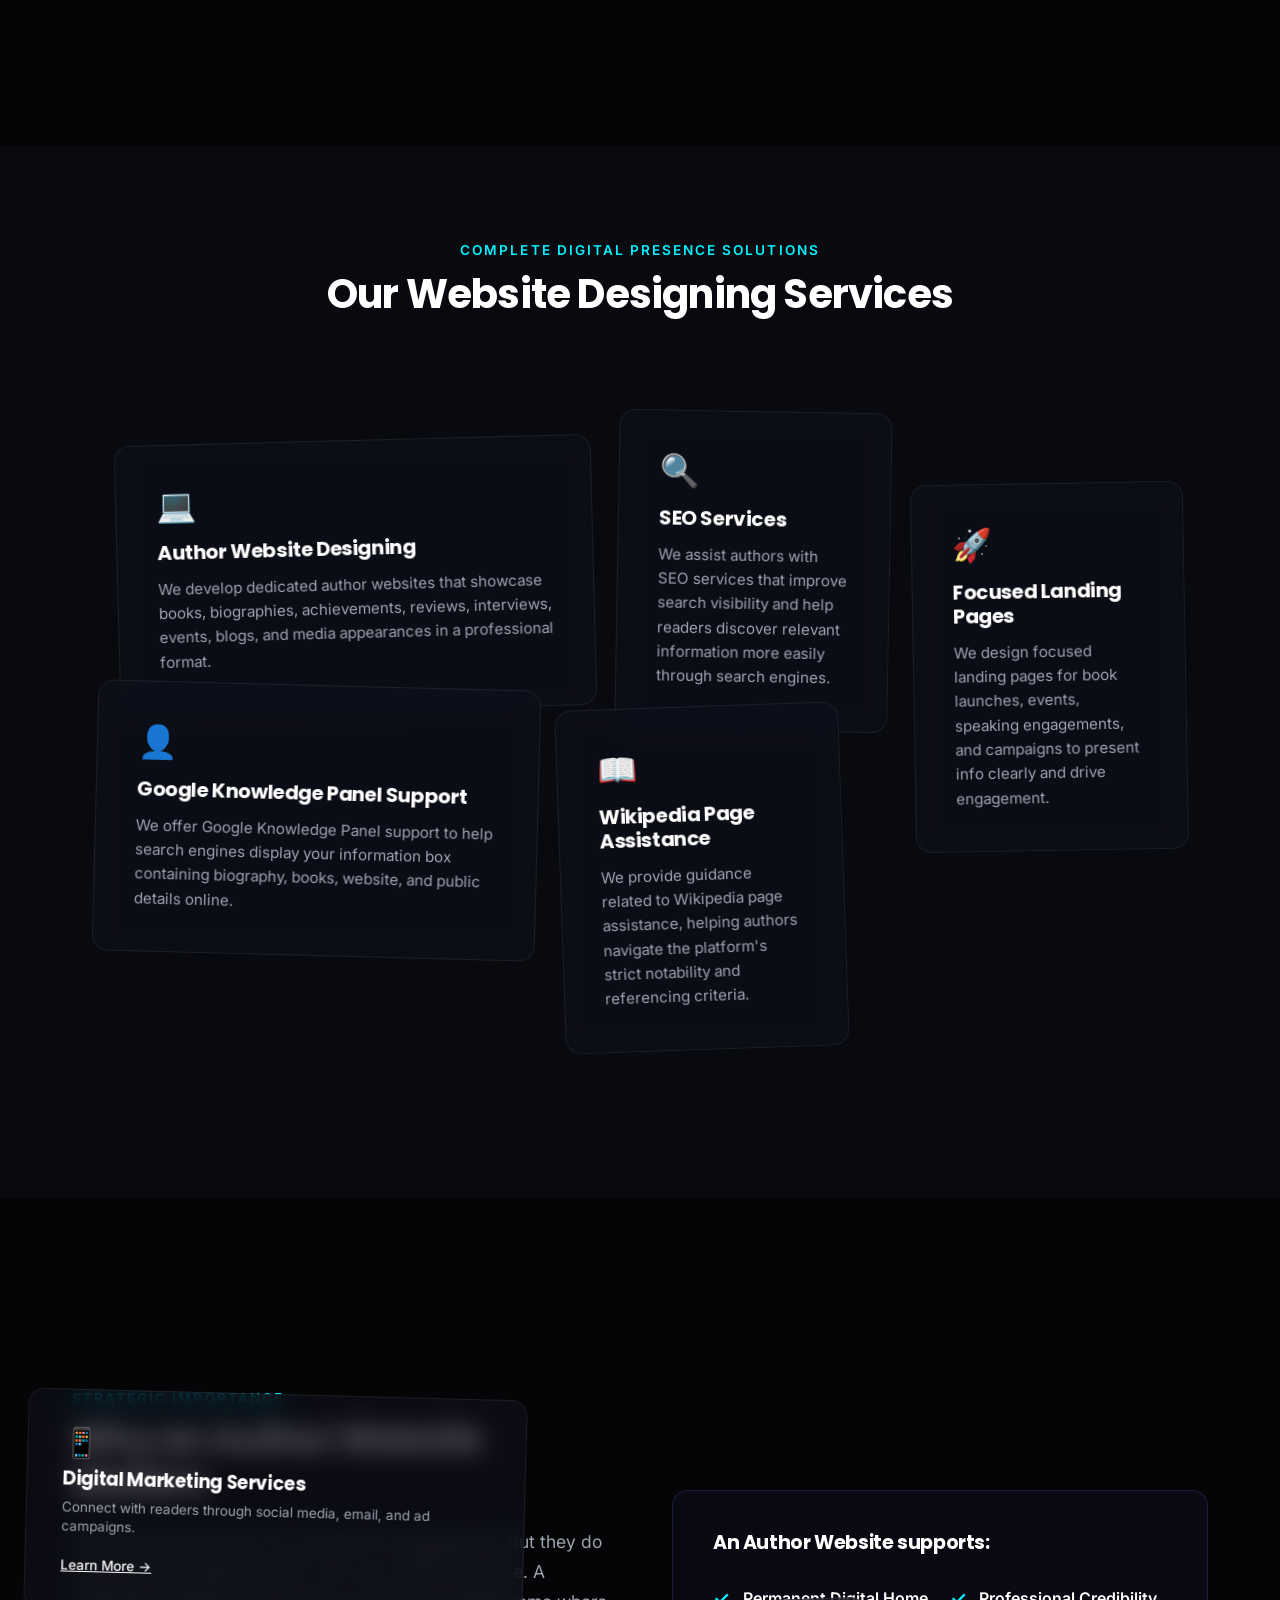
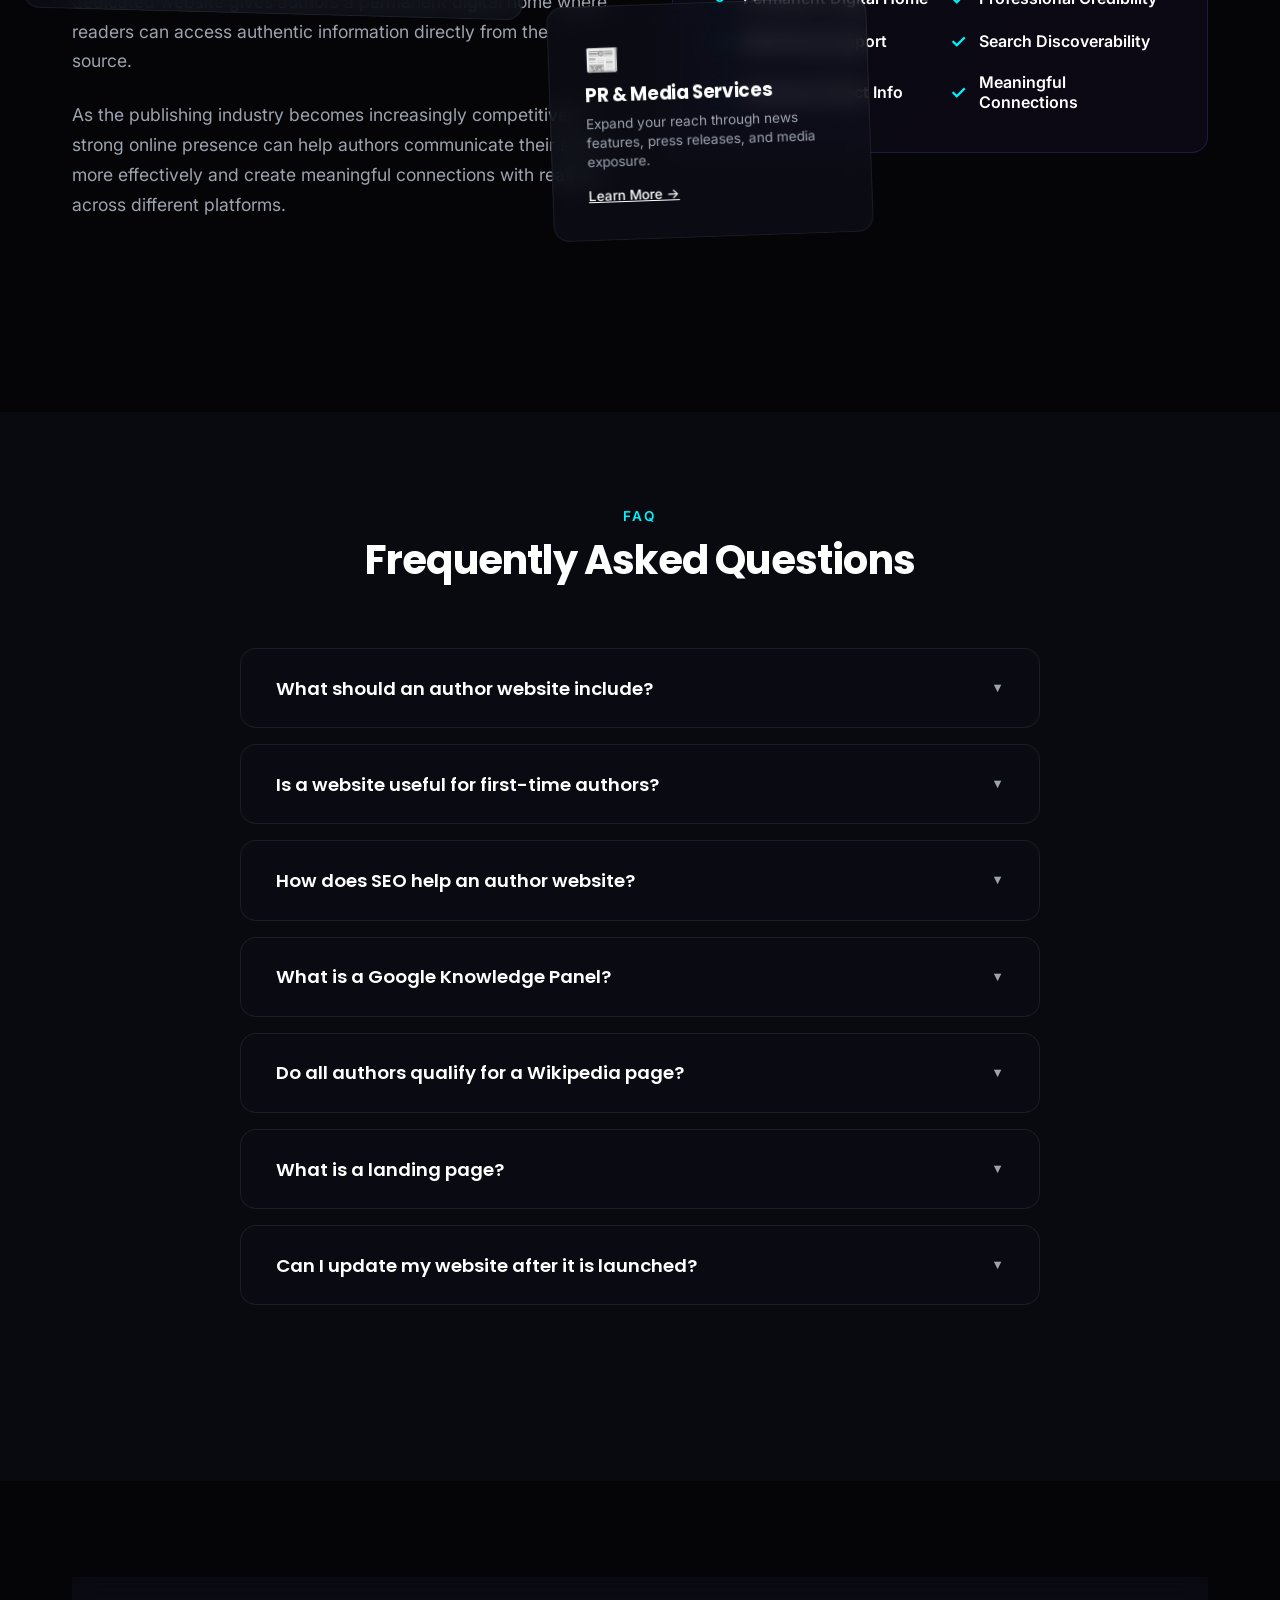
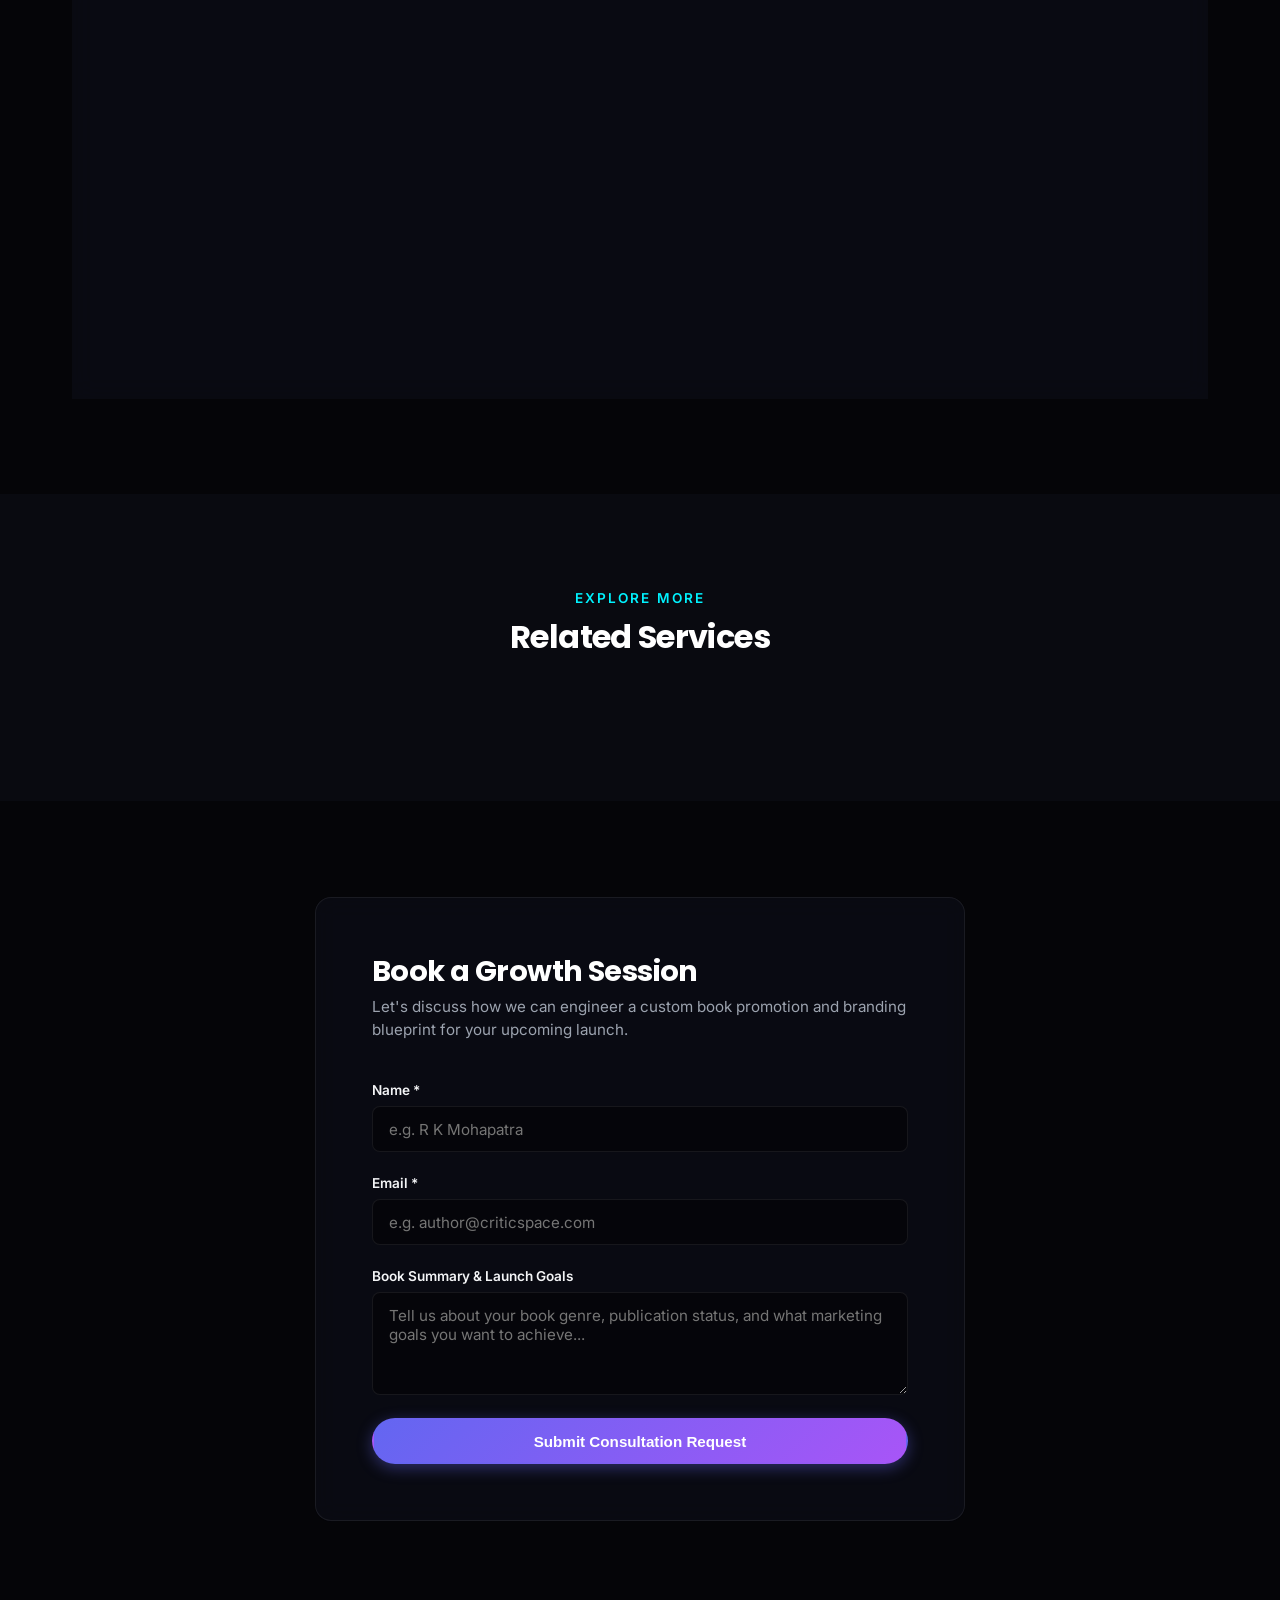
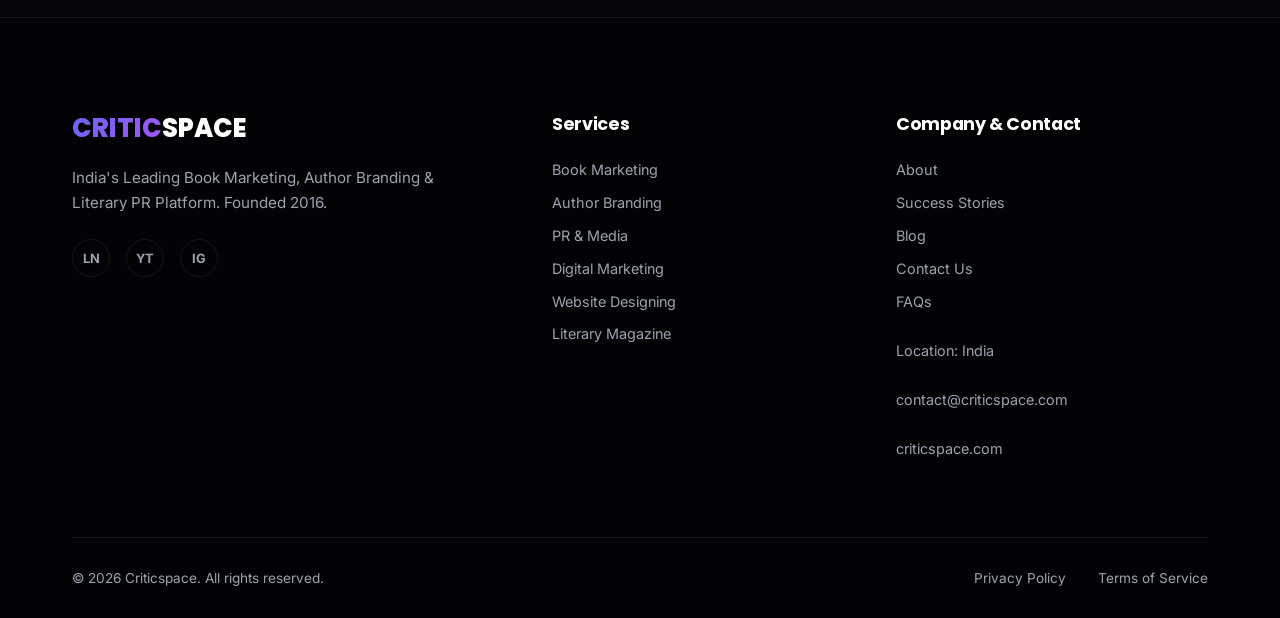
==== commit b7a57abc: "updated" ====
--- a/Autho design.html
+++ b/Autho design.html
@@ -144,14 +144,14 @@
                 </nav>
                 ...
             
-            <nav class="vv-nav-menu" id="nav-menu">
-                <a href="index.html#hero">Home</a>
-                <a href="index.html#about">About</a>
-                <a href="index.html#services" class="is-active">Services</a>
-                <a href="index.html#success-stories">Success Stories</a>
-                <a href="index.html#faq">FAQs</a>
-                <a href="index.html#blog">Blog</a>
-                <a href="index.html#contact-section">Contact</a>
+                <nav class="vv-nav-menu" id="nav-menu">
+                    <a href="#hero" class="is-active">Home</a>
+                    <a href="BookMarketing.html">Book Marketing</a>
+                    <a href="AuthorBrandling.html">Author Branding</a>
+                    <a href="PR&Media.html">PR & Media</a>
+                    <a href="Digital Marketing.html">Digital Marketing</a>
+                    <a href="Autho design.html">Website Designing</a>
+                    <a href="Literary.html">Literary Magazine</a>
             </nav>
 
             <div class="vv-nav-cta">
@@ -168,13 +168,13 @@
     <!-- Mobile Drawer Menu -->
     <div class="vv-mobile-drawer" id="mobile-drawer">
         <nav class="vv-mobile-nav" id="mobile-nav">
-            <a href="index.html#hero">Home</a>
-            <a href="index.html#about">About</a>
-            <a href="index.html#services">Services</a>
-            <a href="index.html#success-stories">Success Stories</a>
-            <a href="index.html#faq">FAQs</a>
-            <a href="index.html#blog">Blog</a>
-            <a href="index.html#contact-section">Contact</a>
+            <a href="#hero" class="is-active">Home</a>
+                    <a href="BookMarketing.html">Book Marketing</a>
+                    <a href="AuthorBrandling.html">Author Branding</a>
+                    <a href="PR&Media.html">PR & Media</a>
+                    <a href="Digital Marketing.html">Digital Marketing</a>
+                    <a href="Autho design.html">Website Designing</a>
+                    <a href="Literary.html">Literary Magazine</a>
         </nav>
         <div class="vv-mobile-cta" style="margin-top: 2rem; padding: 0 1rem;">
             <a href="#contact-section" class="vv-btn vv-btn-primary vv-btn-block">Explore Our Services</a>
@@ -460,7 +460,7 @@
                             <h3 style="font-size: 1.15rem; color: #fff; margin-bottom: 0.5rem;">PR & Media Services</h3>
                             <p style="font-size: 0.85rem; color: var(--text-muted); line-height: 1.4;">Expand your reach through news features, press releases, and media exposure.</p>
                         </div>
-                        <a href="pr-media.html" class="vv-press-link" style="font-size: 0.85rem; margin-top: 1rem; display: inline-block;">Learn More →</a>
+                        <a href="PR&Media.html" class="vv-press-link" style="font-size: 0.85rem; margin-top: 1rem; display: inline-block;">Learn More →</a>
                     </div>
 
                     <div class="vv-bento-card vv-glass-card vv-reveal" style="padding: 2.2rem; min-height: 220px; justify-content: space-between;">
@@ -528,12 +528,12 @@
                     <div class="vv-footer-col">
                         <h4>Services</h4>
                         <ul>
-                            <li><a href="index.html#services">Book Marketing</a></li>
-                            <li><a href="index.html#services">Author Branding</a></li>
-                            <li><a href="index.html#services">PR & Media</a></li>
-                            <li><a href="index.html#services">Digital Marketing</a></li>
-                            <li><a href="index.html#services">Website Designing</a></li>
-                            <li><a href="index.html#services">Literary Magazine</a></li>
+                            <li><a href="BookMarketing.html">Book Marketing</a></li>
+                            <li><a href="AuthorBrandling.html">Author Branding</a></li>
+                            <li><a href="PR&Media.html">PR & Media</a></li>
+                            <li><a href="Digital Marketing.html">Digital Marketing</a></li>
+                            <li><a href="Autho design.html">Website Designing</a></li>
+                            <li><a href="Literary.html">Literary Magazine</a></li>
                         </ul>
                     </div>
                     <div class="vv-footer-col">
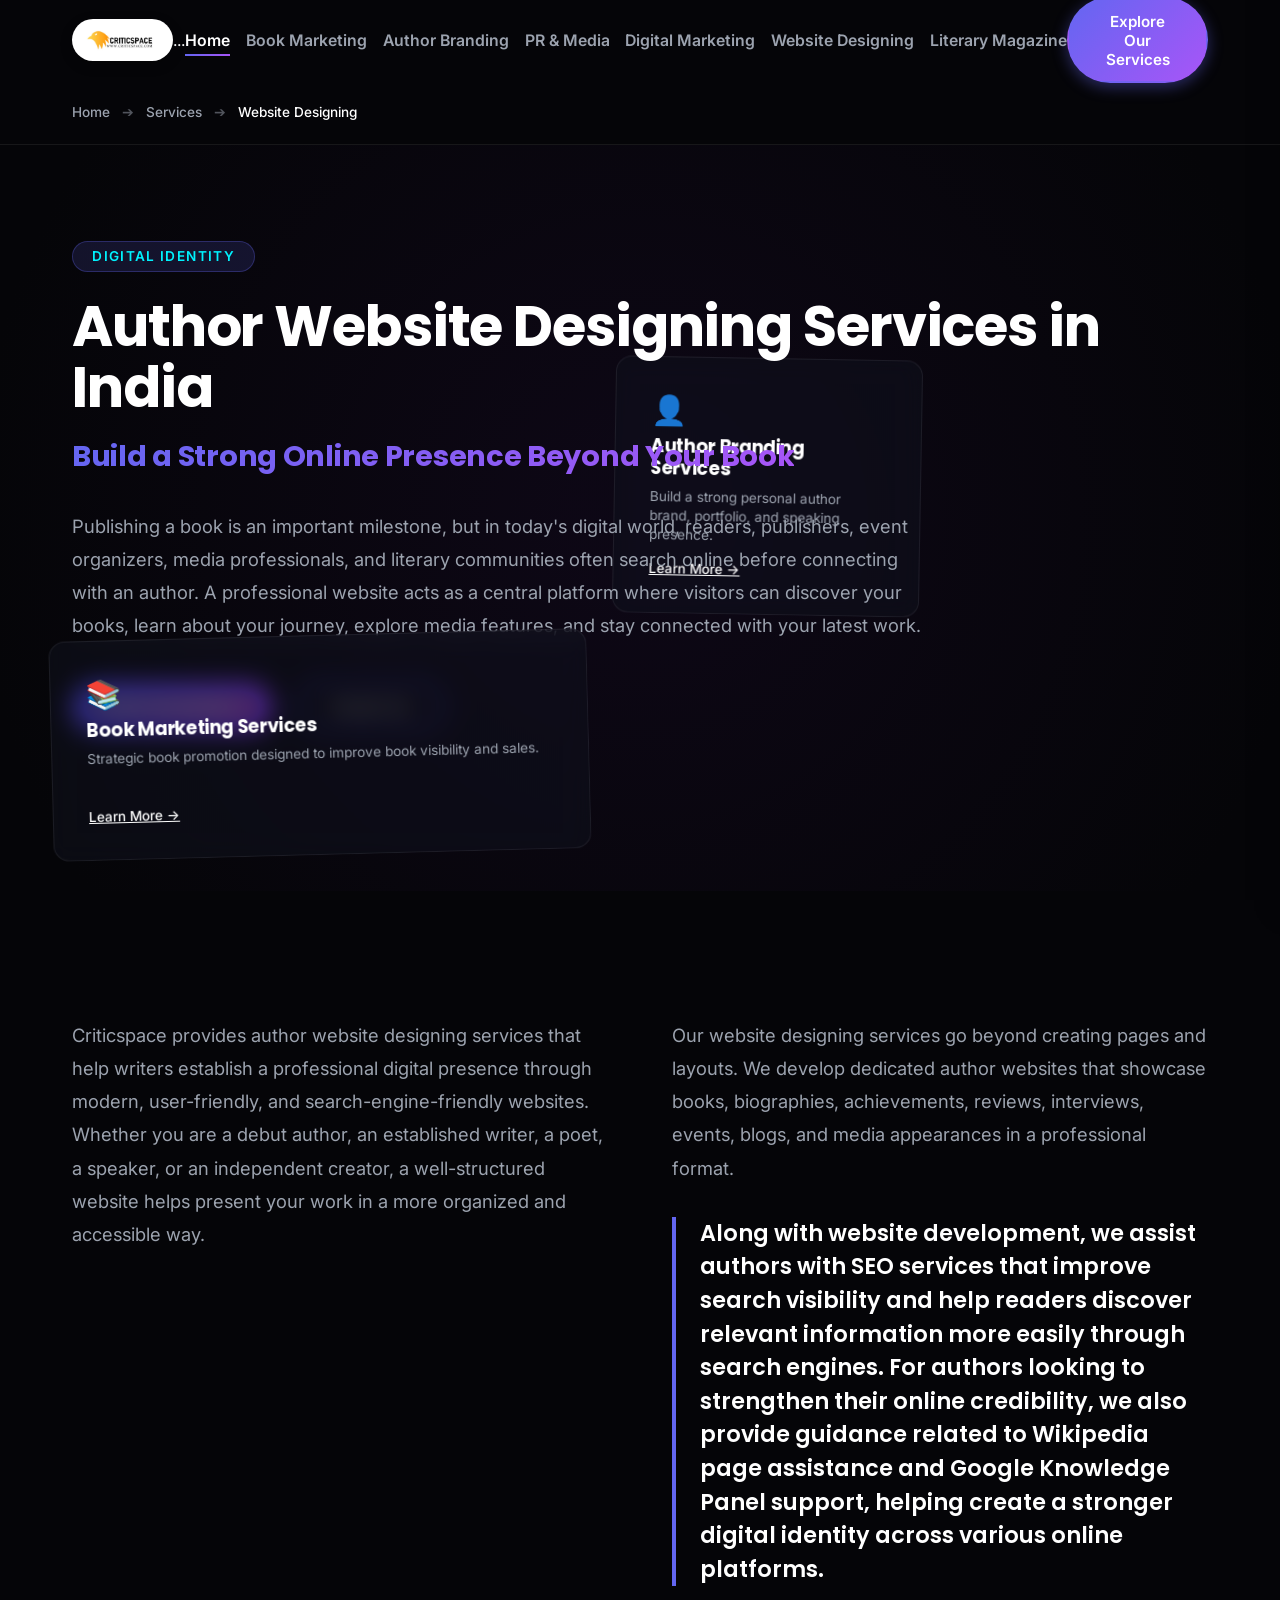
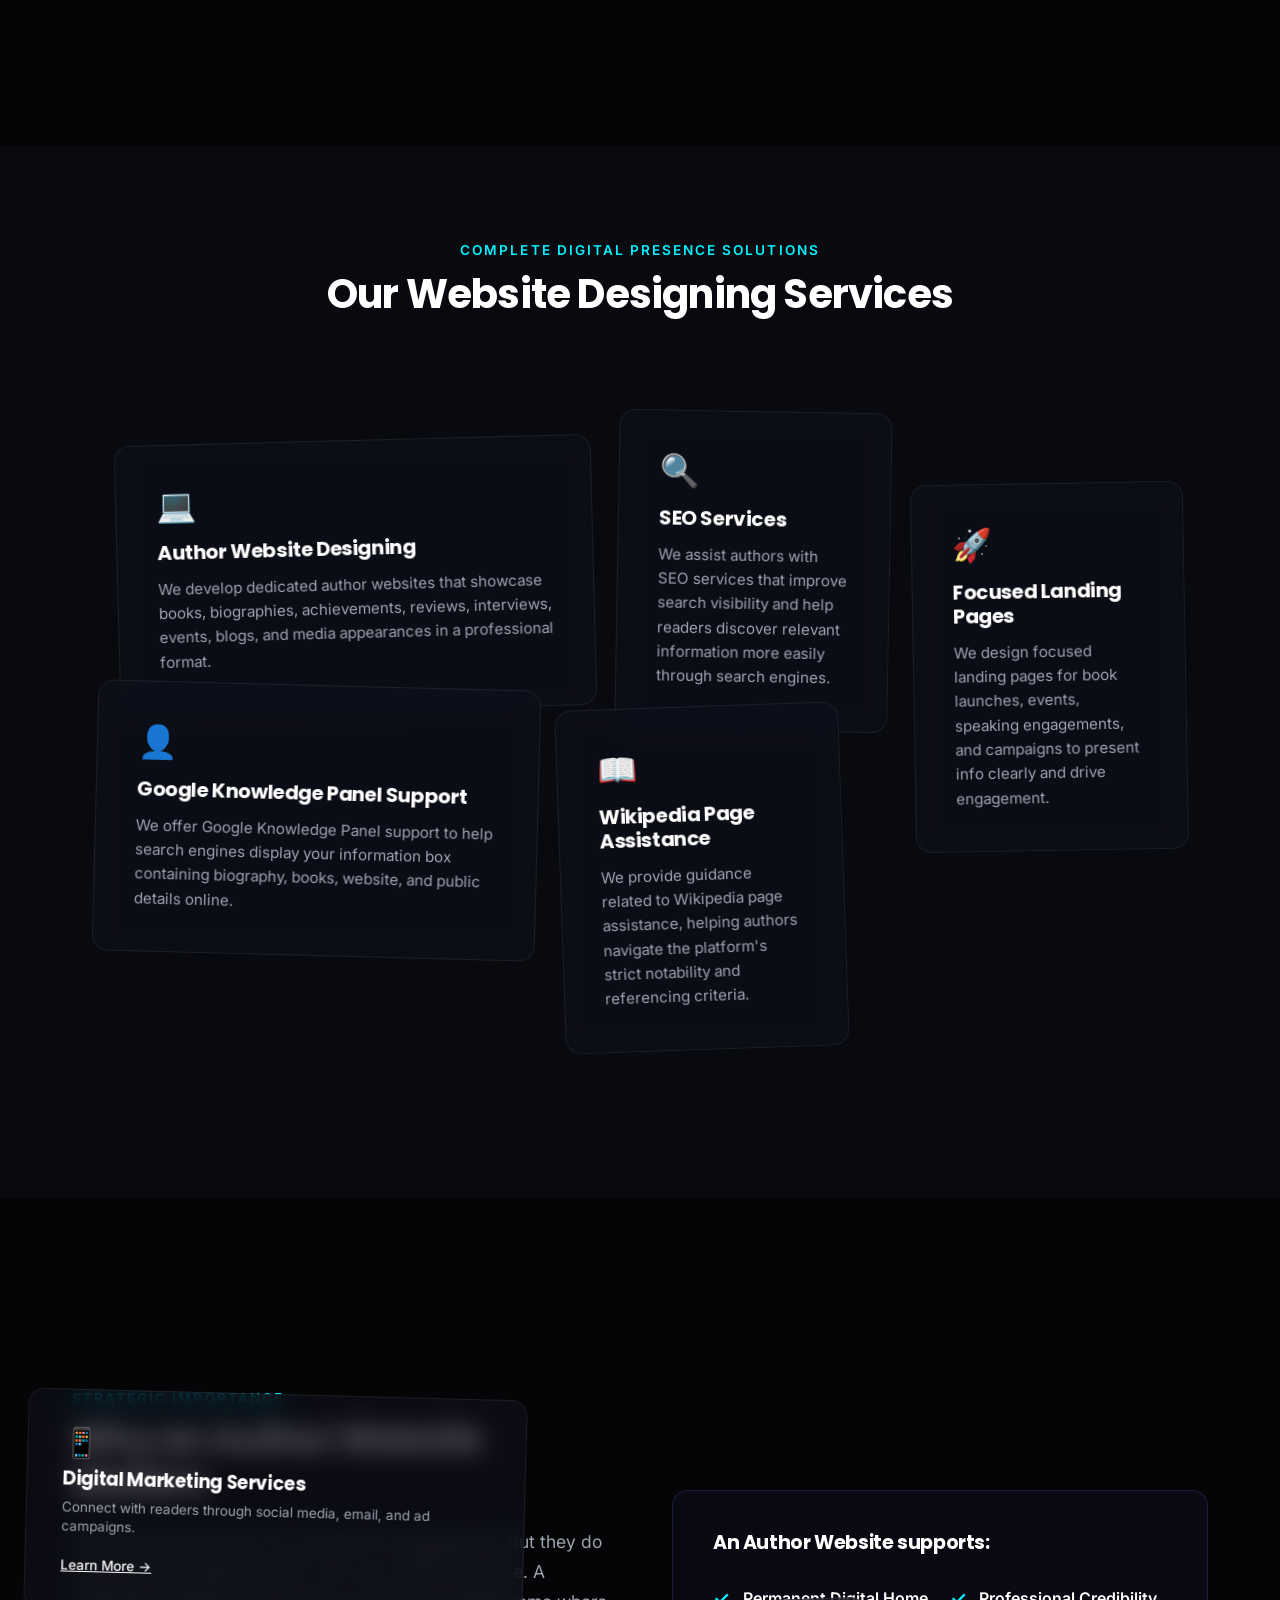
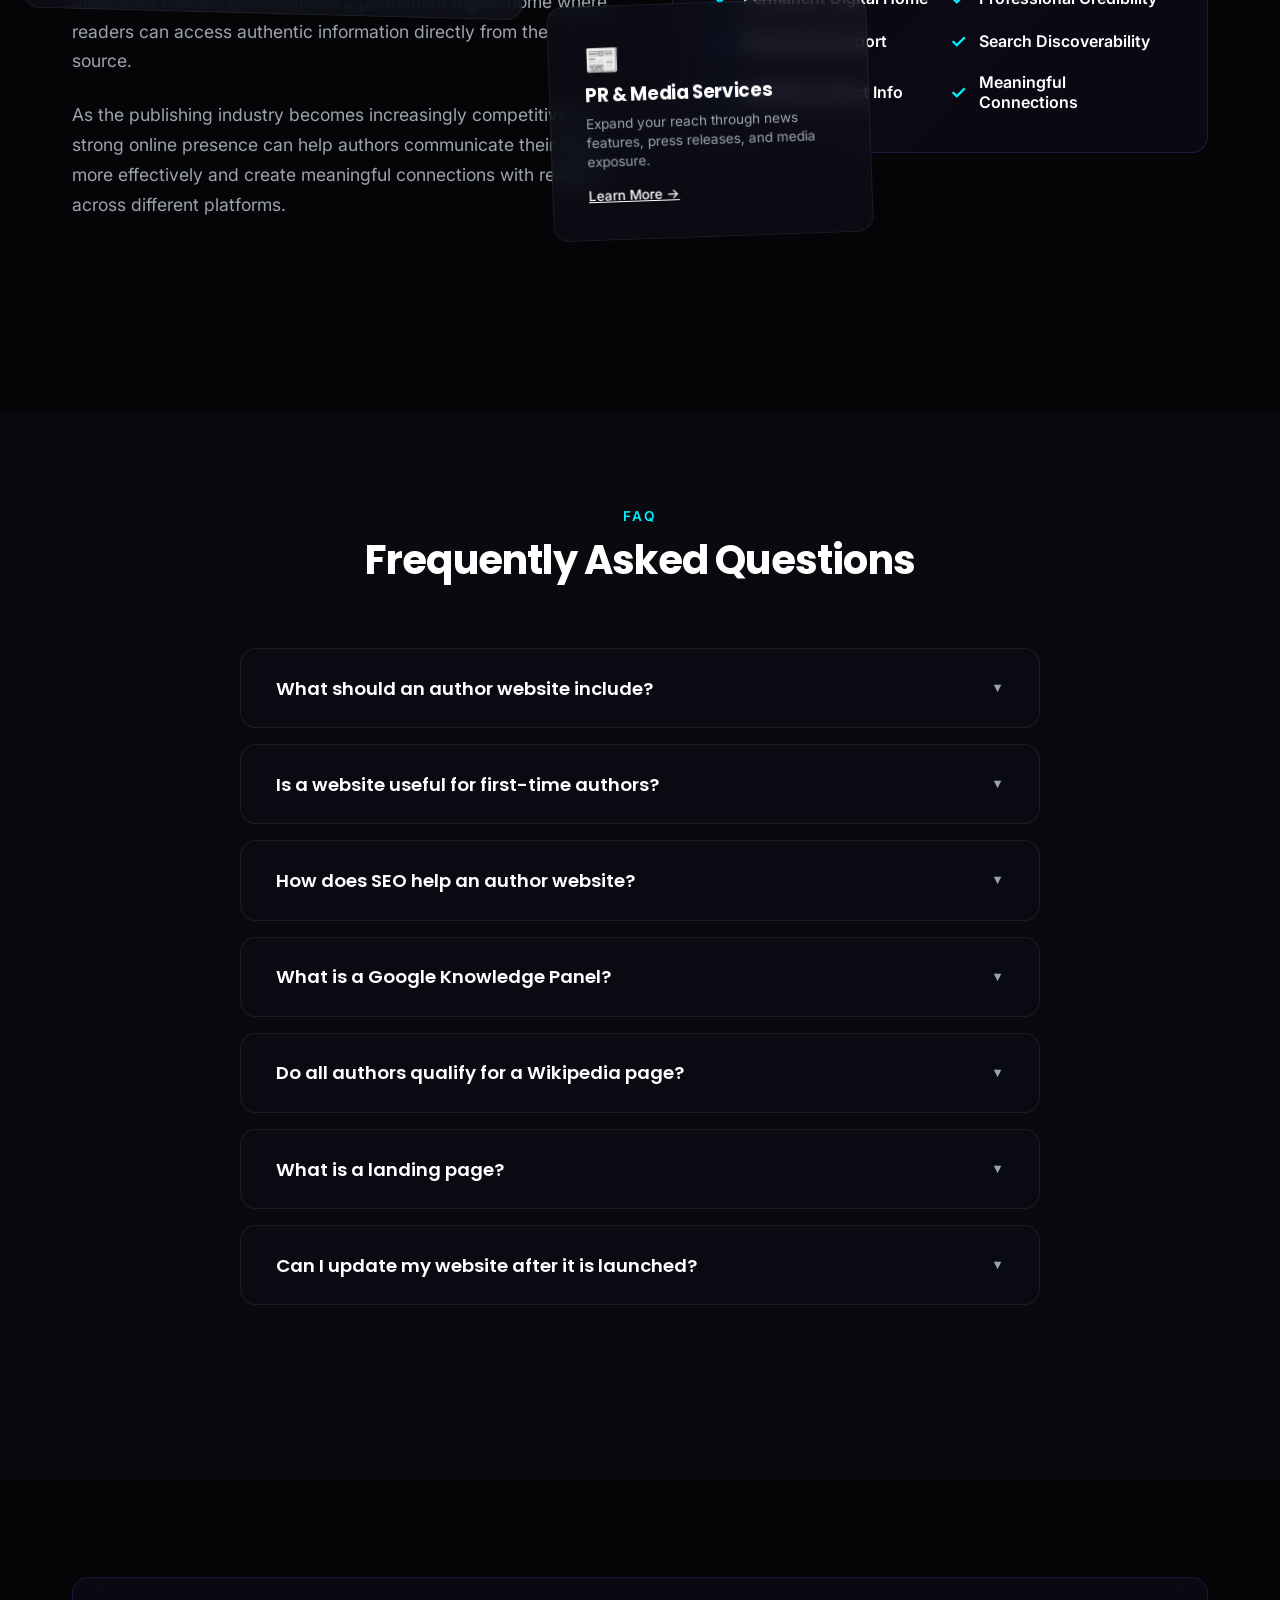
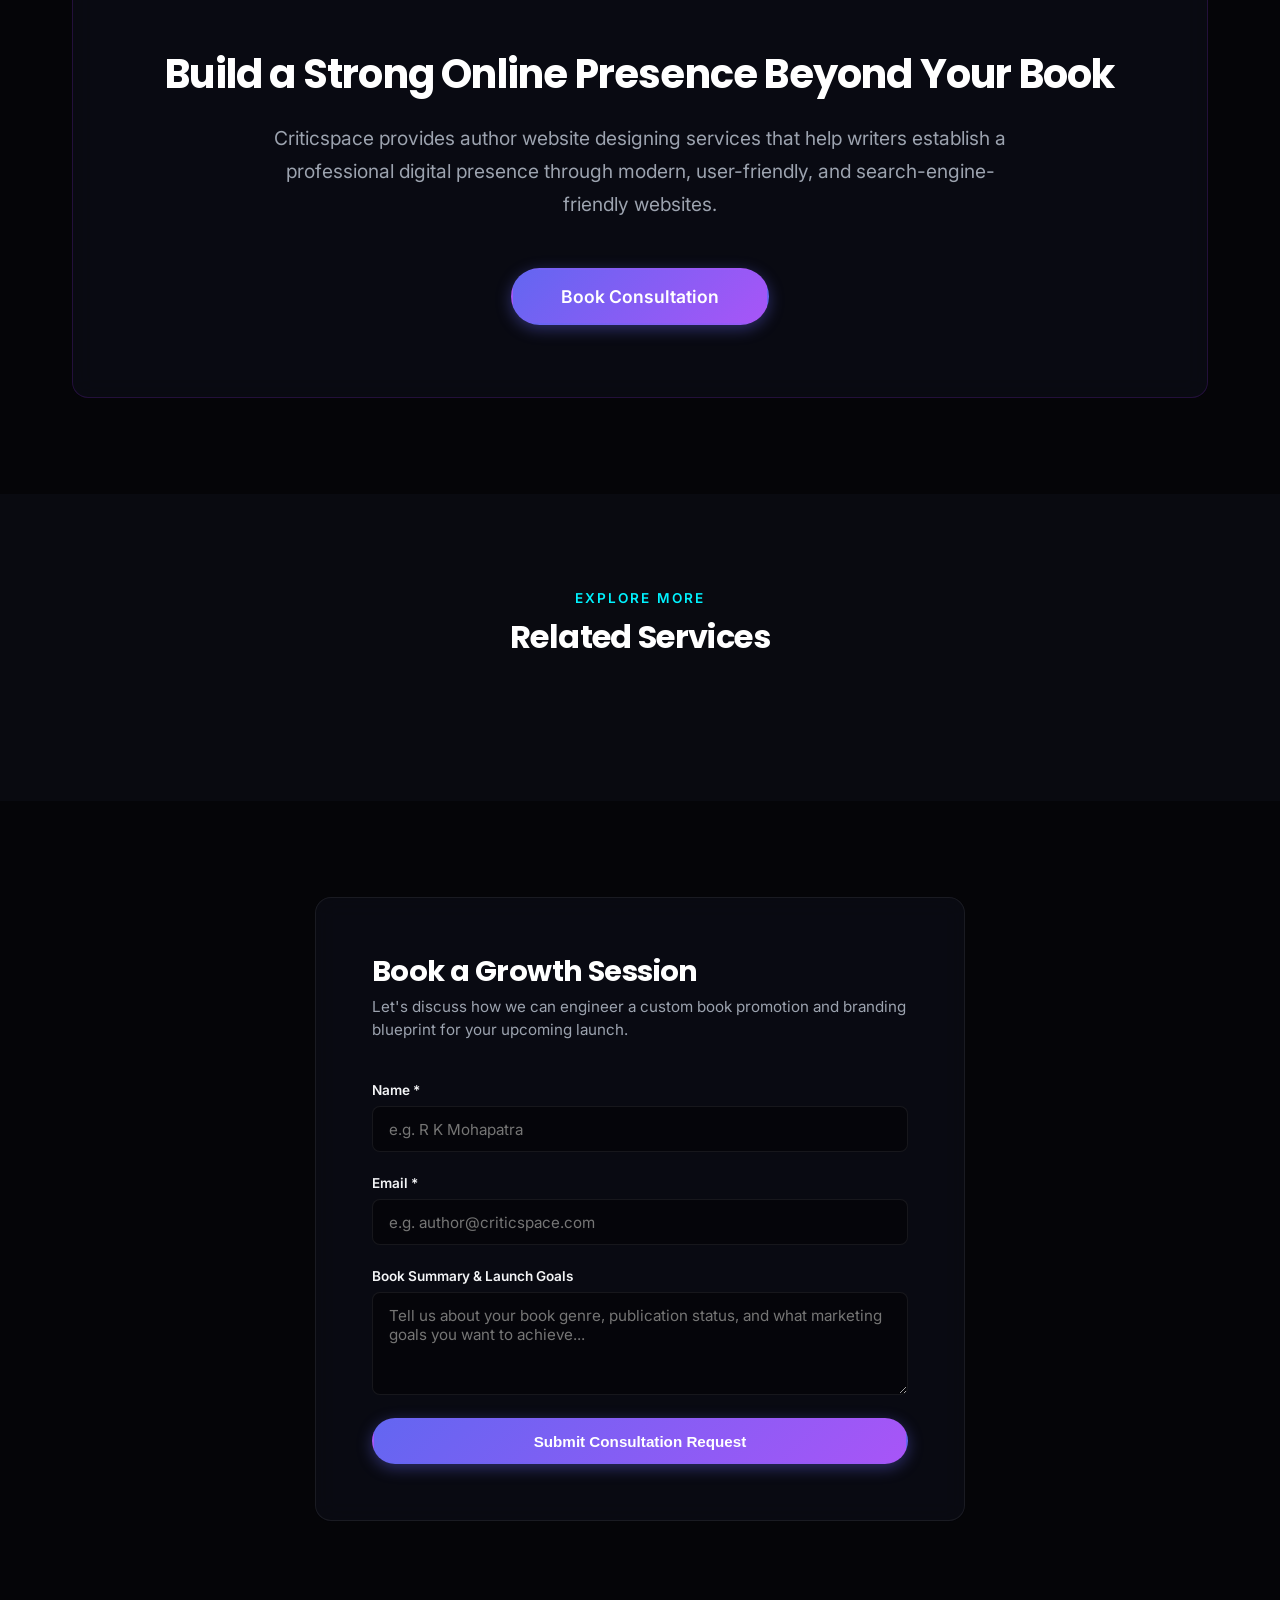
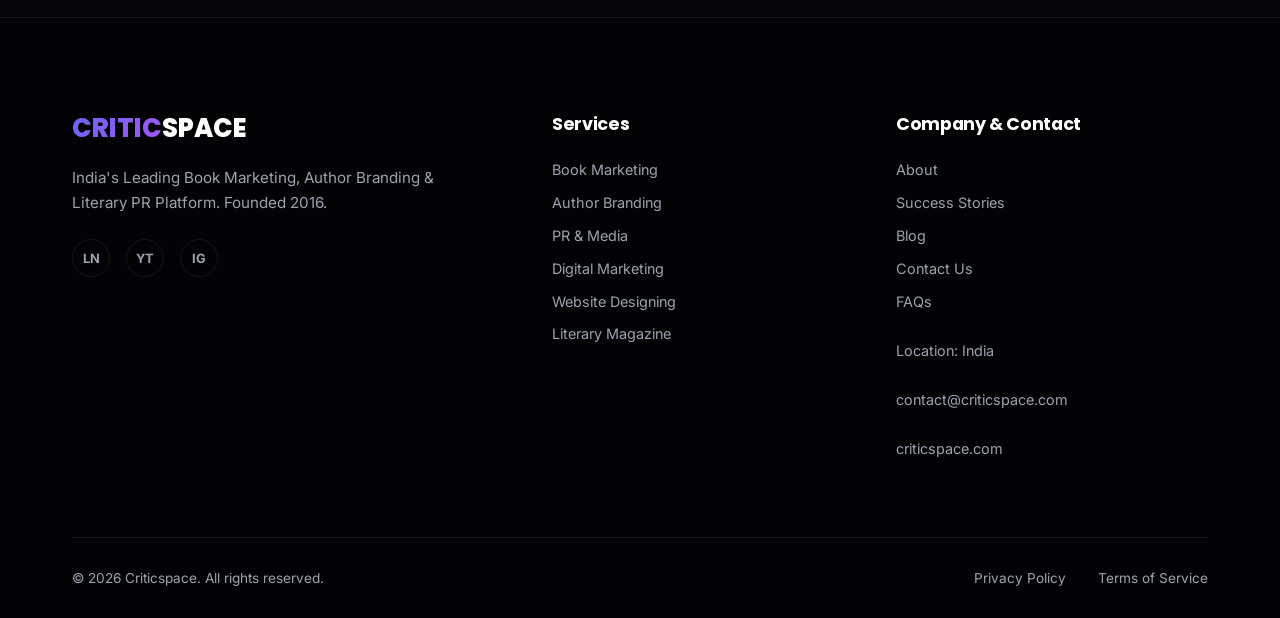
==== commit 85964470: "done" ====
--- a/Autho design.html
+++ b/Autho design.html
@@ -135,13 +135,10 @@
                 <!-- NEW: Navbar logo image -->
                 <a href="index.html#hero" class="vv-navbar-logo-link">
                     <div class="vv-navbar-logo-wrapper">
-                        <img src="images/Criticspace_New_Logo.jpg" alt="CriticSpace" class="vv-navbar-logo" onerror="this.parentNode.style.display='none';">
+                        <img src="assets/Criticspace New Logo.jpg" alt="CriticSpace" class="vv-navbar-logo" onerror="this.parentNode.style.display='none';">
                     </div>
                 </a>
                 
-                <nav class="vv-nav-menu" id="nav-menu">
-                    <!-- Links ... -->
-                </nav>
                 ...
             
                 <nav class="vv-nav-menu" id="nav-menu">
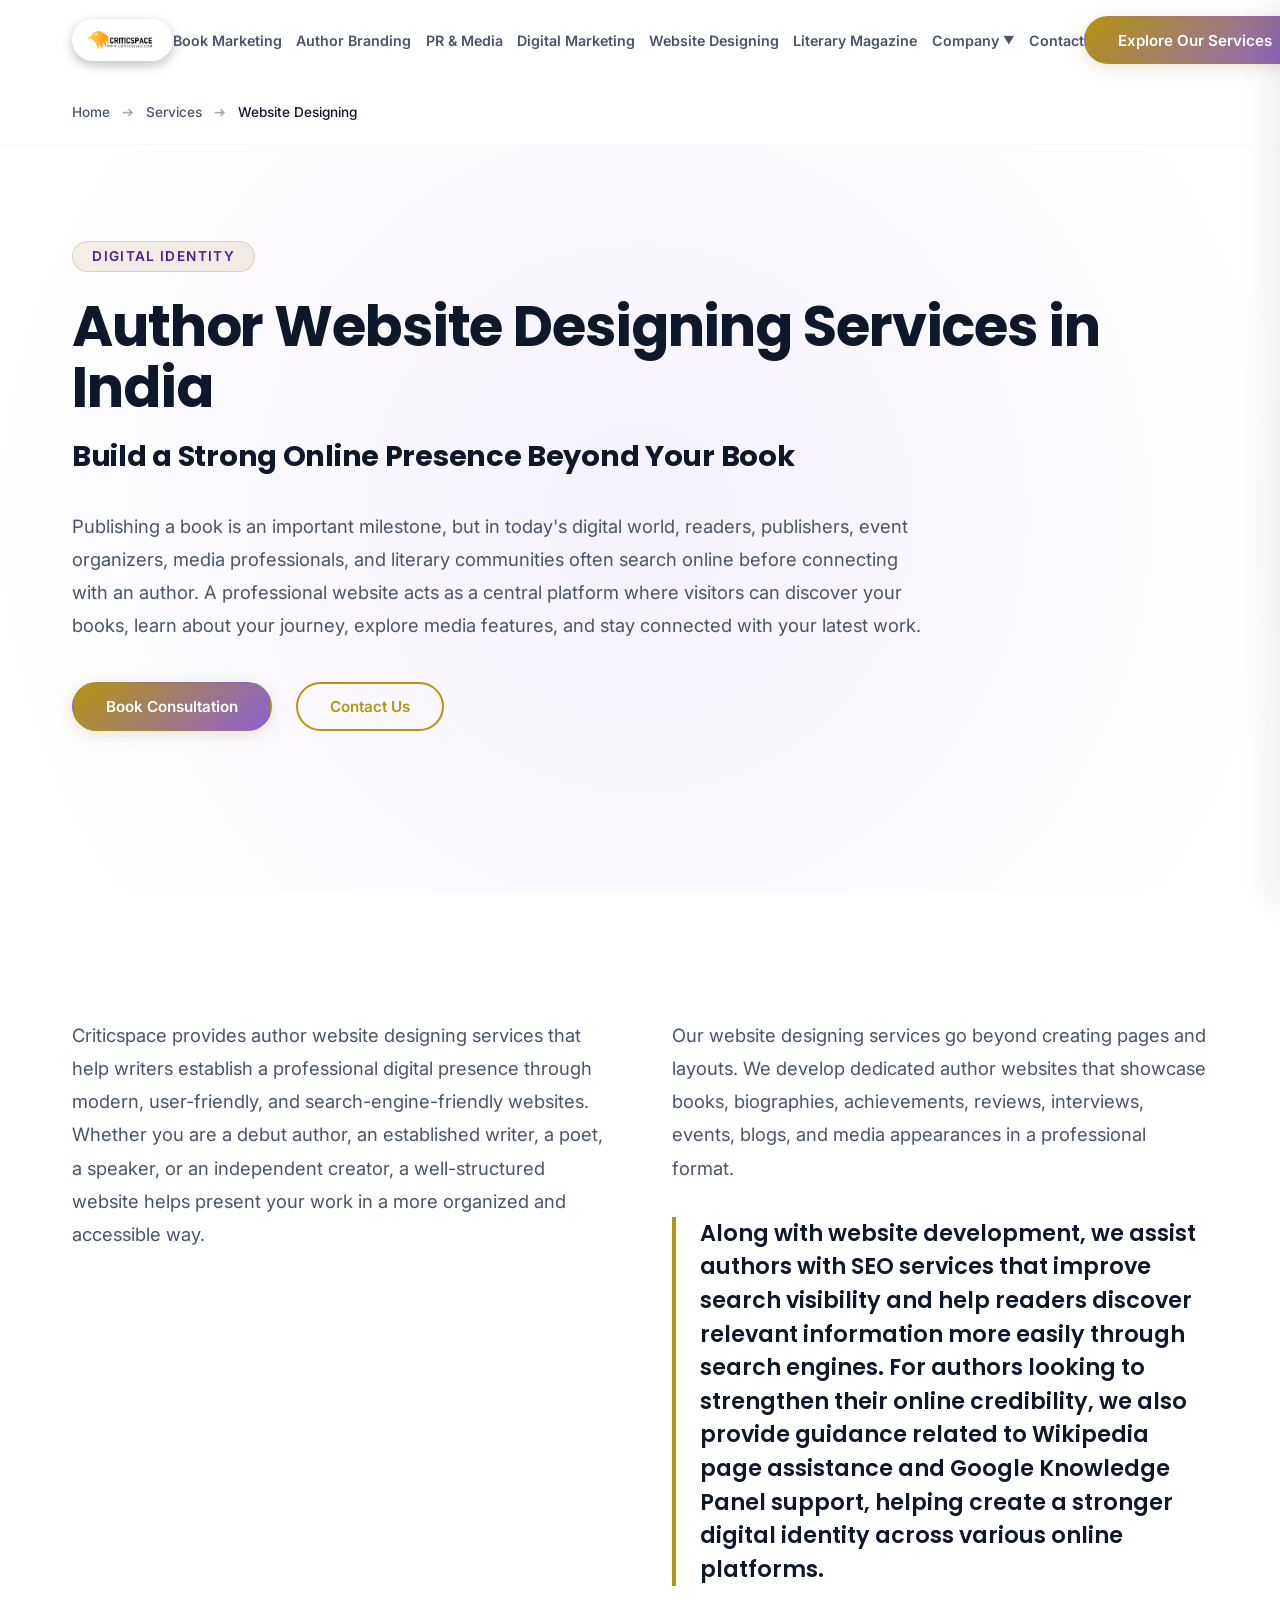
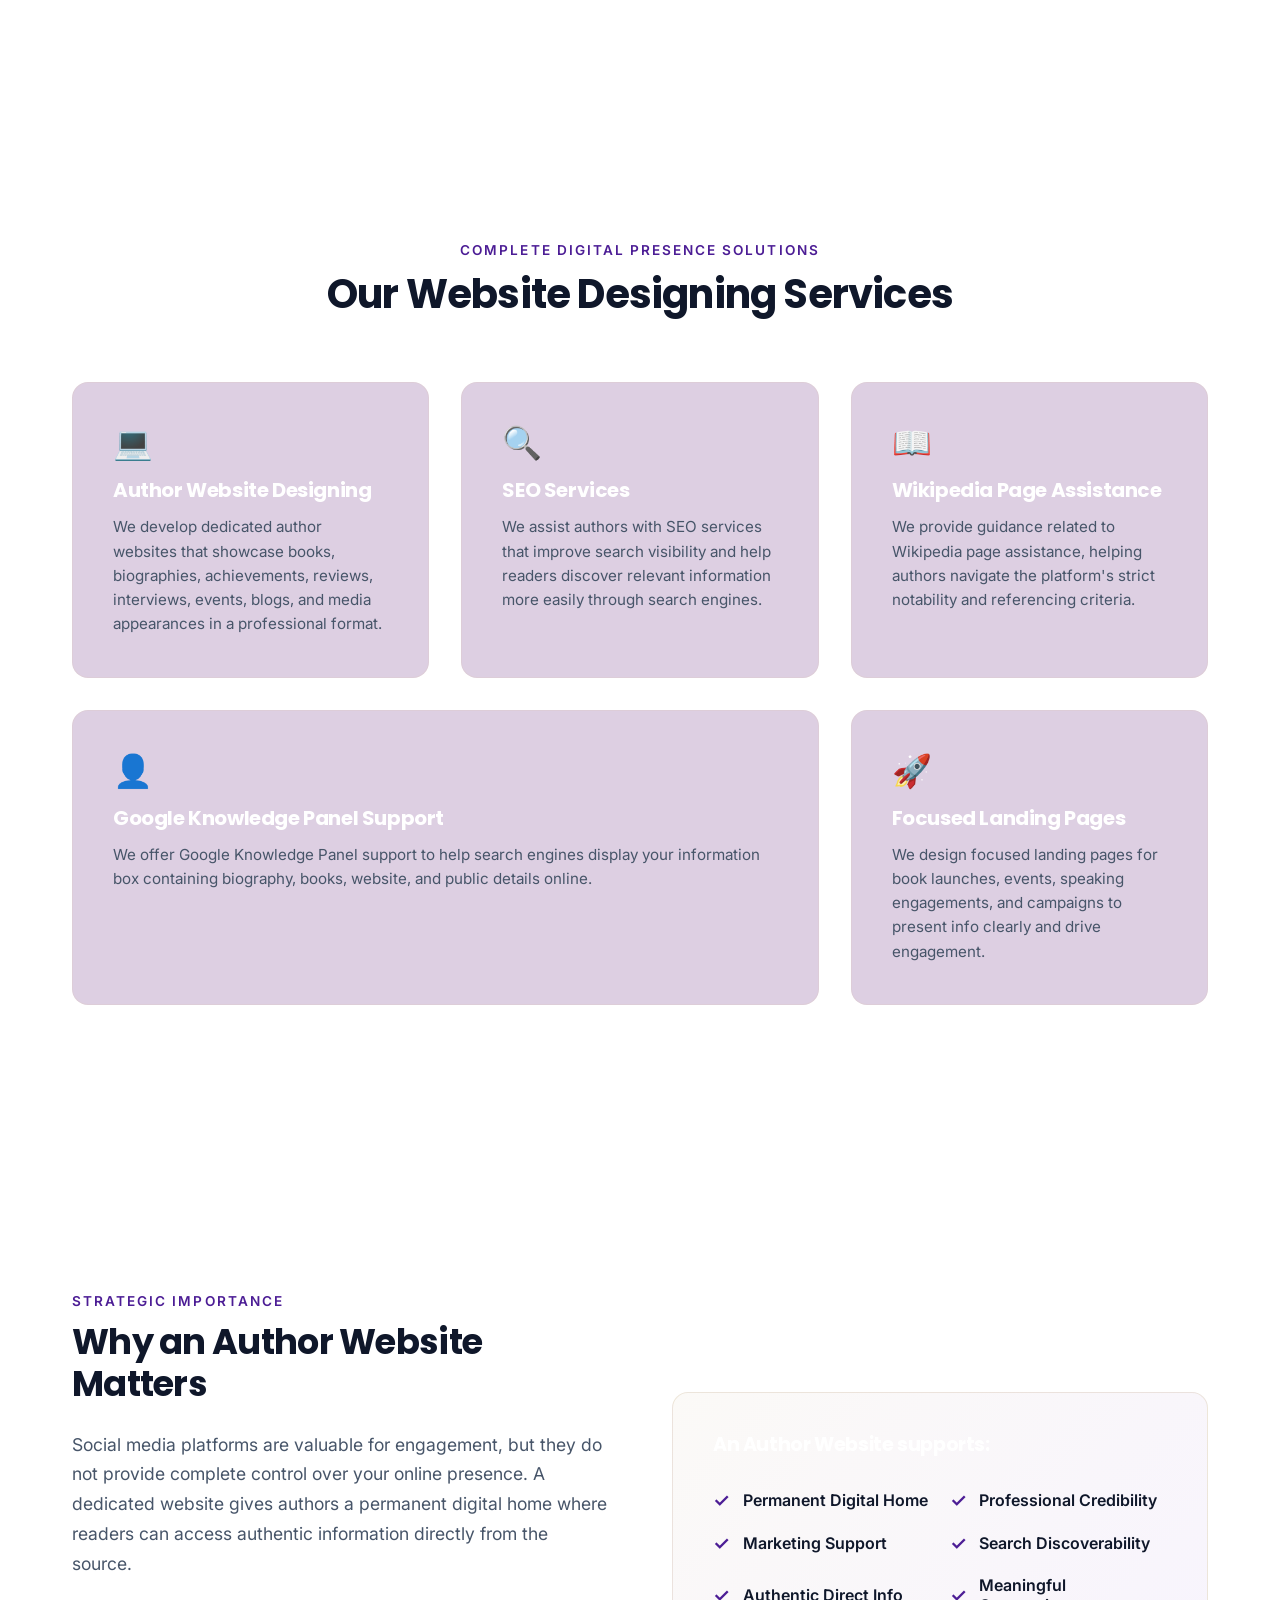
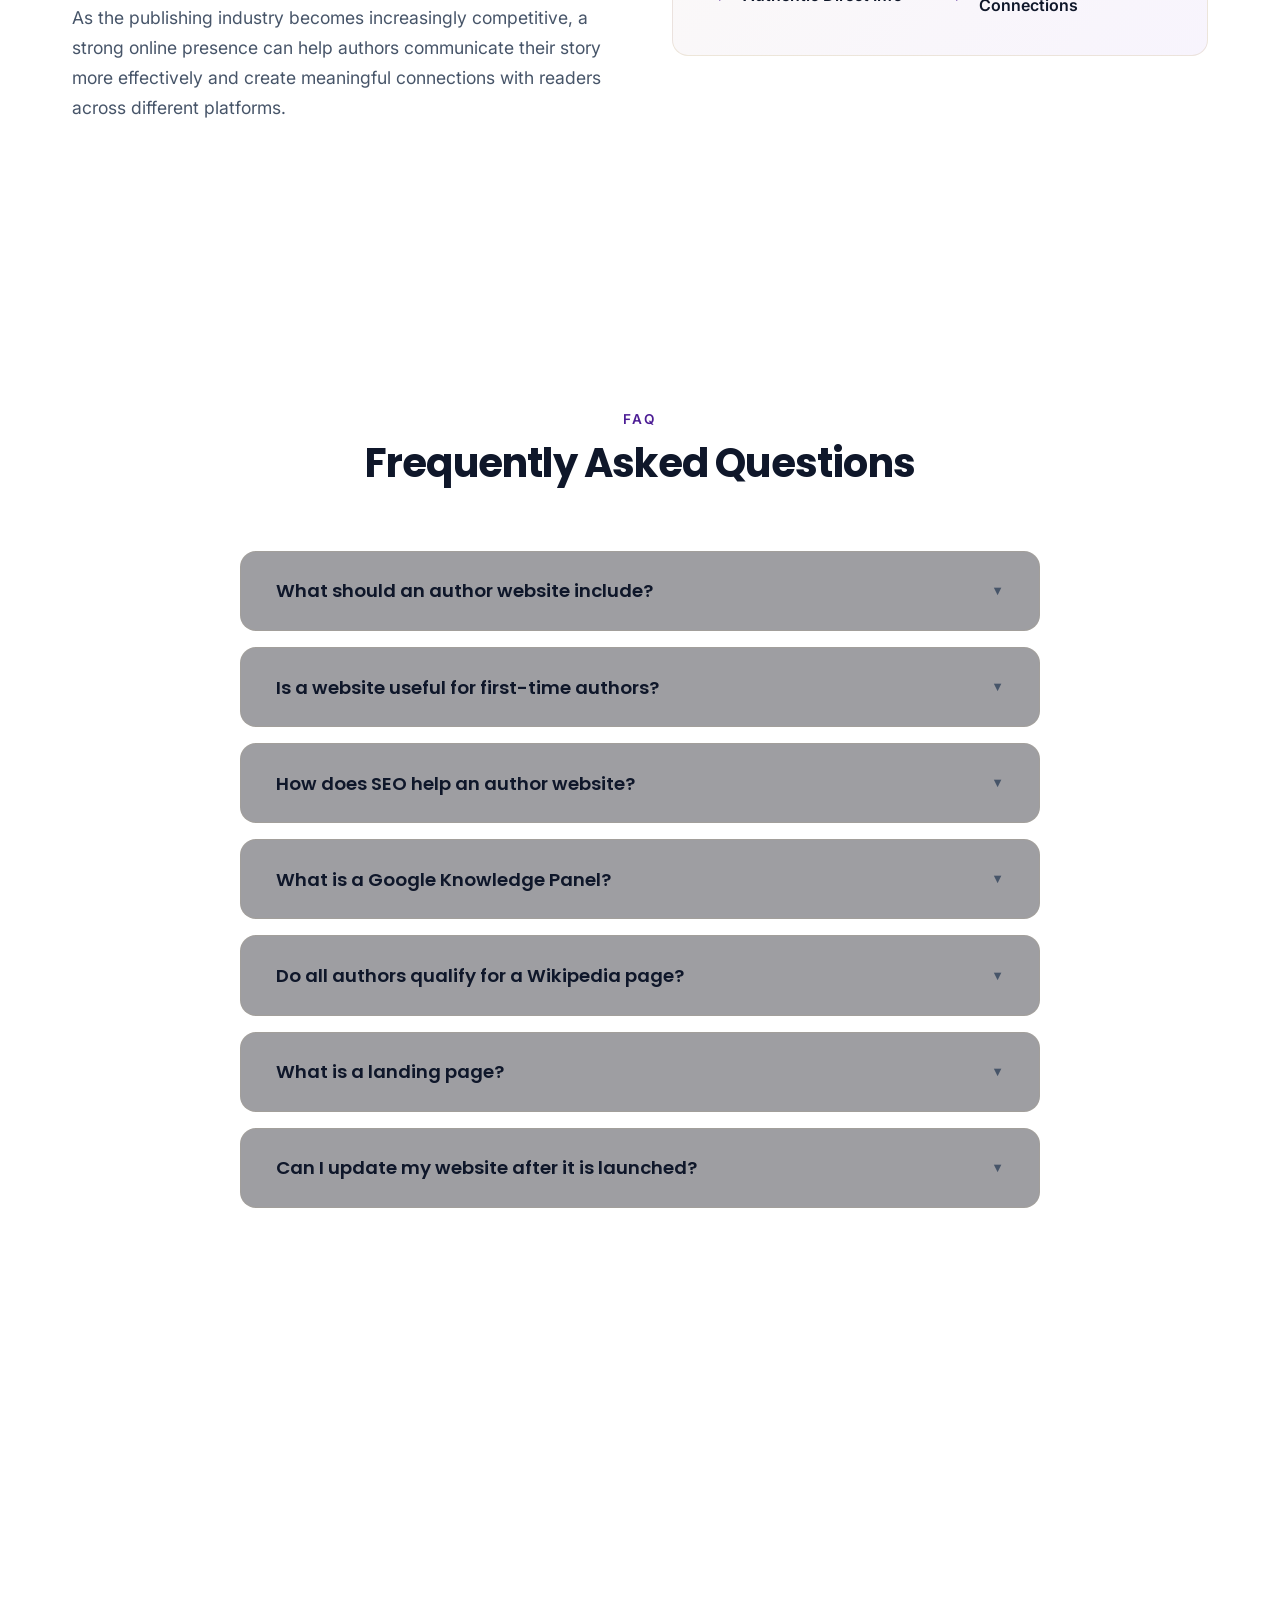
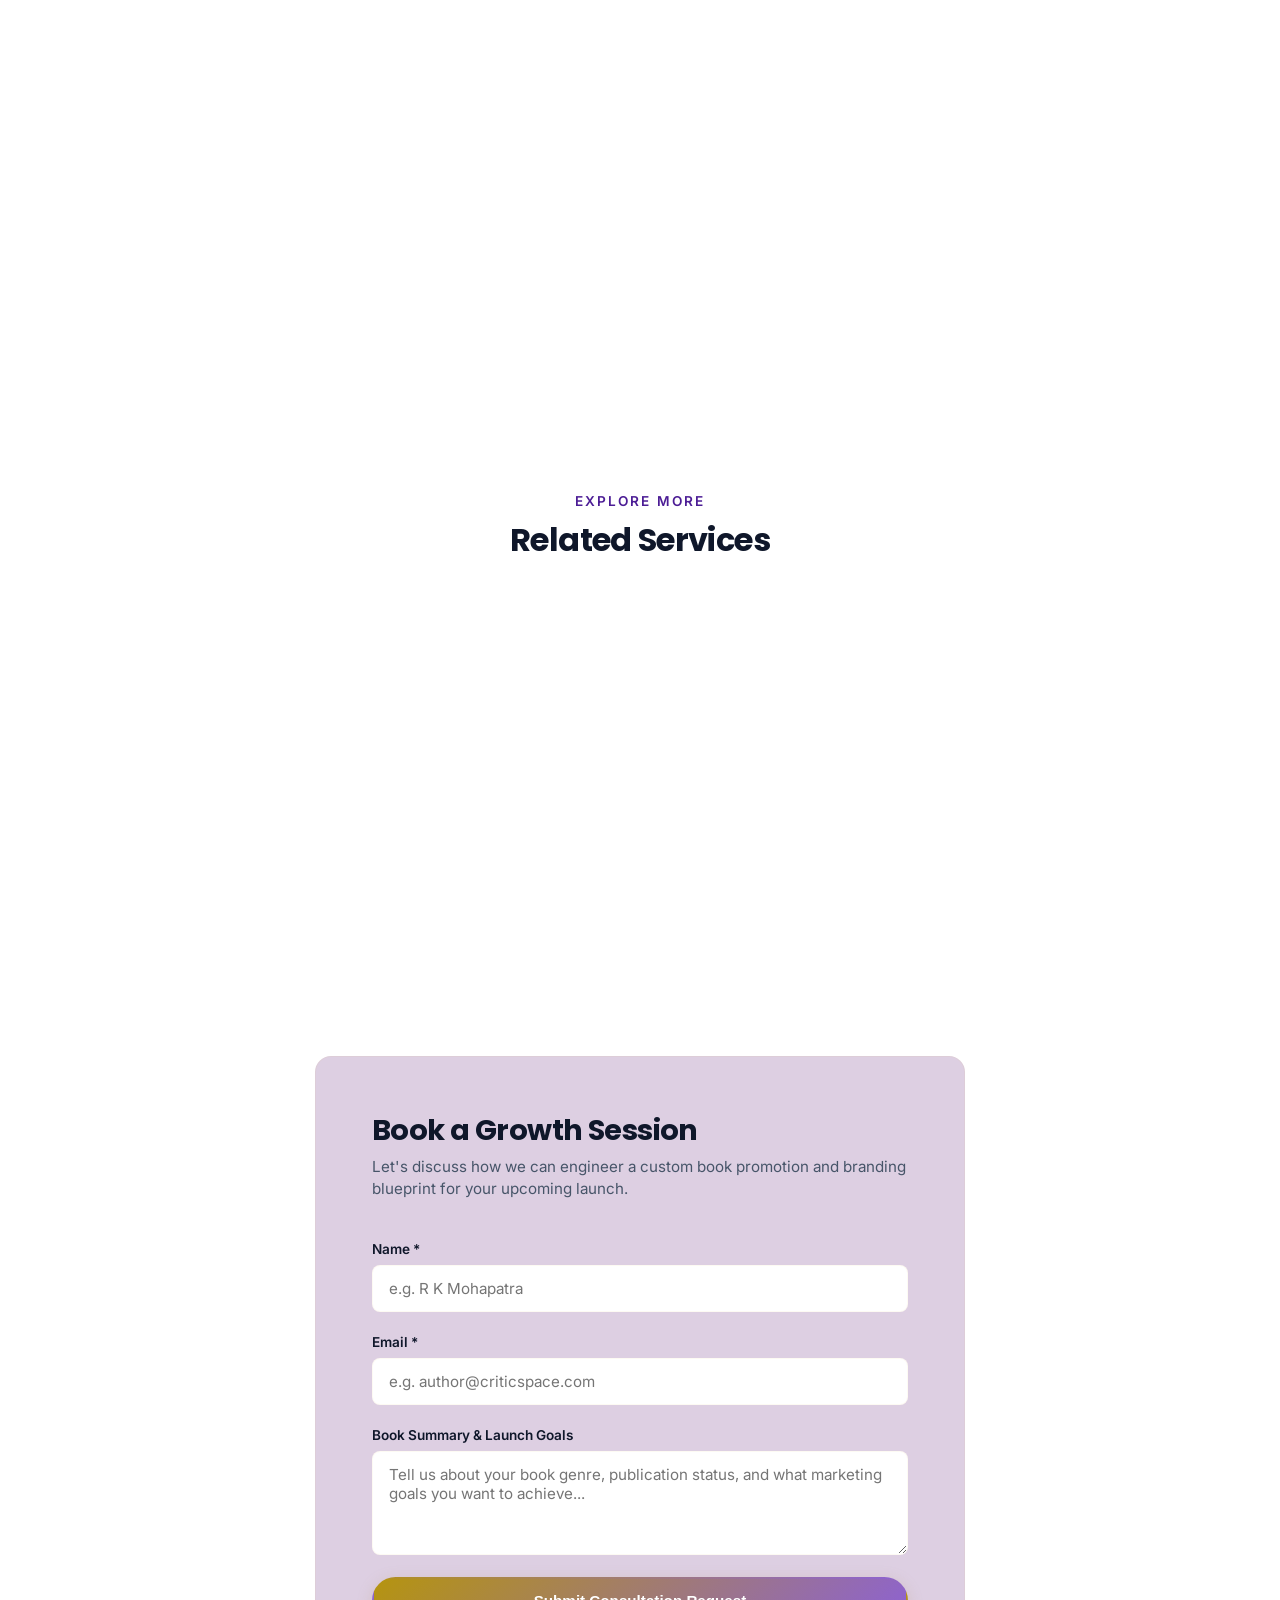
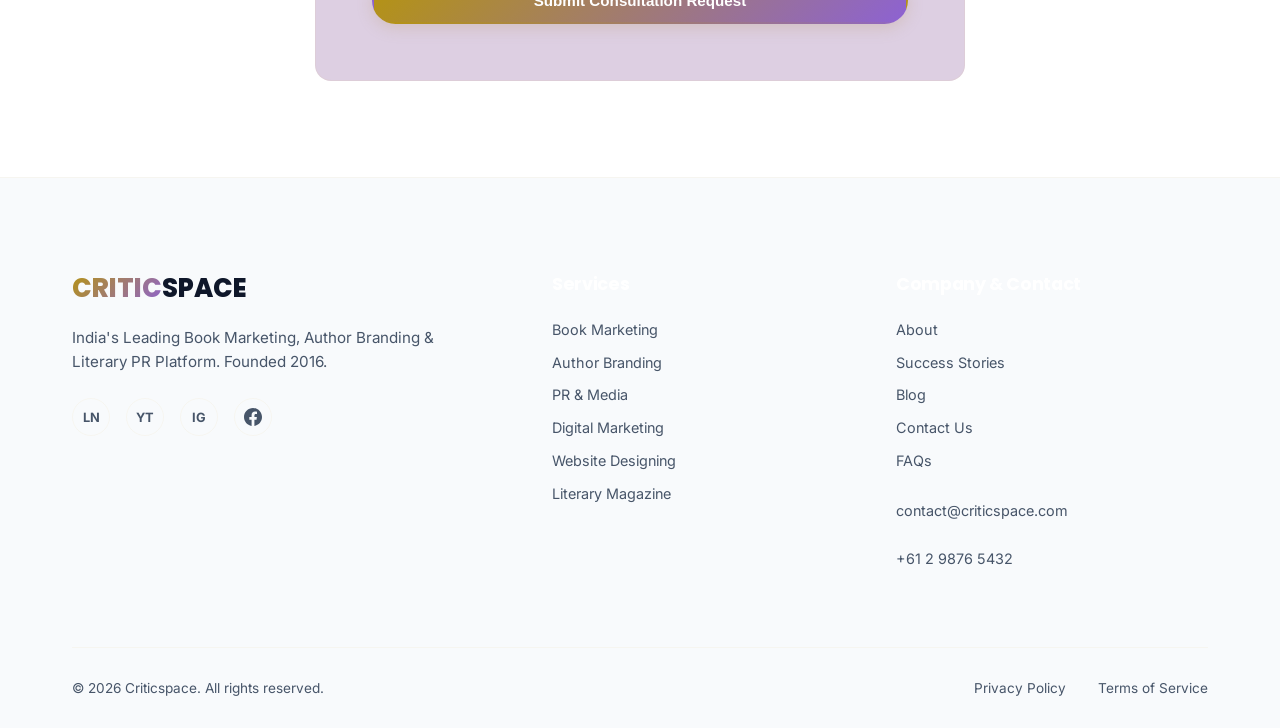
==== commit 2737611b: "changes" ====
--- a/Autho design.html
+++ b/Autho design.html
@@ -11,15 +11,14 @@
     <link href="https://fonts.googleapis.com/css2?family=Inter:wght@300;400;500;600;700&family=Poppins:wght@400;600;700;800&display=swap" rel="stylesheet">
     
     <!-- Link existing stylesheets -->
-    <link rel="stylesheet" href="styles.css">
-    <link rel="stylesheet" href="vertical-marquee.css">
+    <link rel="stylesheet" href="styles.css?v=1.2">
 
     <!-- Minimal additional inner page styling -->
     <style>
         .vv-breadcrumb-bar {
             padding: 1.5rem 0;
             border-bottom: 1px solid var(--border-color);
-            background: rgba(5, 5, 8, 0.4);
+            background: var(--bg-dark);
             margin-top: var(--header-height);
         }
         .vv-breadcrumbs {
@@ -39,7 +38,7 @@
             opacity: 0.5;
         }
         .vv-breadcrumbs .current {
-            color: #fff;
+            color: var(--text-main);
         }
         .vv-editorial-grid {
             display: grid;
@@ -53,14 +52,14 @@
             font-size: 1.4rem;
             font-weight: 600;
             line-height: 1.5;
-            color: #fff;
+            color: var(--text-main);
             border-left: 4px solid var(--primary);
             padding-left: 1.5rem;
             margin: 2rem 0;
         }
         .vv-highlight-box {
-            background: linear-gradient(135deg, rgba(99, 102, 241, 0.05), rgba(168, 85, 247, 0.05));
-            border: 1px solid rgba(99, 102, 241, 0.2);
+            background: linear-gradient(135deg, rgba(var(--primary-rgb), 0.05), rgba(var(--secondary-rgb), 0.05));
+            border: 1px solid rgba(var(--primary-rgb), 0.2);
             padding: 2.5rem;
             border-radius: var(--border-radius);
             margin-top: 2rem;
@@ -85,7 +84,7 @@
             gap: 0.8rem;
             font-size: 1rem;
             font-weight: 600;
-            color: #fff;
+            color: var(--text-main);
         }
         .vv-checklist-icon {
             color: var(--accent);
@@ -139,16 +138,22 @@
                     </div>
                 </a>
                 
-                ...
-            
                 <nav class="vv-nav-menu" id="nav-menu">
-                    <a href="#hero" class="is-active">Home</a>
-                    <a href="BookMarketing.html">Book Marketing</a>
-                    <a href="AuthorBrandling.html">Author Branding</a>
-                    <a href="PR&Media.html">PR & Media</a>
-                    <a href="Digital Marketing.html">Digital Marketing</a>
-                    <a href="Autho design.html">Website Designing</a>
-                    <a href="Literary.html">Literary Magazine</a>
+                <a href="BookMarketing.html">Book Marketing</a>
+                <a href="AuthorBrandling.html">Author Branding</a>
+                <a href="PR&Media.html">PR & Media</a>
+                <a href="Digital Marketing.html">Digital Marketing</a>
+                <a href="Autho design.html">Website Designing</a>
+                <a href="Literary.html">Literary Magazine</a>
+                <div class="vv-dropdown">
+                    <a href="#" class="vv-dropdown-trigger" onclick="return false;">Company <span class="chevron">▼</span></a>
+                    <div class="vv-dropdown-menu">
+                        <a href="index.html#about">About</a>
+                        <a href="index.html#faq">FAQs</a>
+                        <a href="index.html#blog">Blog</a>
+                    </div>
+                </div>
+                <a href="index.html#contact-section">Contact</a>
             </nav>
 
             <div class="vv-nav-cta">
@@ -165,13 +170,22 @@
     <!-- Mobile Drawer Menu -->
     <div class="vv-mobile-drawer" id="mobile-drawer">
         <nav class="vv-mobile-nav" id="mobile-nav">
-            <a href="#hero" class="is-active">Home</a>
-                    <a href="BookMarketing.html">Book Marketing</a>
-                    <a href="AuthorBrandling.html">Author Branding</a>
-                    <a href="PR&Media.html">PR & Media</a>
-                    <a href="Digital Marketing.html">Digital Marketing</a>
-                    <a href="Autho design.html">Website Designing</a>
-                    <a href="Literary.html">Literary Magazine</a>
+            <a href="index.html#hero" class="is-active">Home</a>
+            <a href="BookMarketing.html">Book Marketing</a>
+            <a href="AuthorBrandling.html">Author Branding</a>
+            <a href="PR&Media.html">PR & Media</a>
+            <a href="Digital Marketing.html">Digital Marketing</a>
+            <a href="Autho design.html">Website Designing</a>
+            <a href="Literary.html">Literary Magazine</a>
+            <div class="vv-mobile-dropdown">
+                <a href="#" class="vv-mobile-dropdown-trigger" onclick="this.parentNode.classList.toggle('is-open'); return false;">Company <span class="chevron">▼</span></a>
+                <div class="vv-mobile-dropdown-menu">
+                    <a href="index.html#about">About</a>
+                    <a href="index.html#faq">FAQs</a>
+                    <a href="index.html#blog">Blog</a>
+                </div>
+            </div>
+            <a href="index.html#contact-section">Contact</a>
         </nav>
         <div class="vv-mobile-cta" style="margin-top: 2rem; padding: 0 1rem;">
             <a href="#contact-section" class="vv-btn vv-btn-primary vv-btn-block">Explore Our Services</a>
@@ -197,7 +211,7 @@
         <!-- 3. HERO SECTION -->
         <section class="vv-hero" id="hero" style="min-height: auto; padding: 6rem 0;">
             <div class="vv-hero-video-wrapper">
-                <div class="vv-hero-video-overlay" style="background: radial-gradient(circle at center, rgba(138, 43, 226, 0.06) 10%, var(--bg-dark) 90%);"></div>
+                <div class="vv-hero-video-overlay" style="background: radial-gradient(circle at center, rgba(var(--secondary-rgb), 0.06) 10%, var(--bg-dark) 90%);"></div>
             </div>
             
             <div class="vv-container vv-hero-content" style="text-align: left; align-items: flex-start; max-width: var(--container-width);">
@@ -413,7 +427,7 @@
         <!-- 9. FINAL CTA -->
         <section class="vv-pricing-section" style="padding: 6rem 0;">
             <div class="vv-container">
-                <div class="vv-cta-banner vv-glass-card" style="margin-top: 0; padding: 4.5rem; text-align: center; border-color: rgba(138, 43, 226, 0.2);">
+                <div class="vv-cta-banner vv-glass-card" style="margin-top: 0; padding: 4.5rem; text-align: center; border-color: rgba(var(--secondary-rgb), 0.2);">
                     <h3 class="vv-banner-title" style="font-size: 2.5rem; margin-bottom: 1.5rem;">Build a Strong Online Presence Beyond Your Book</h3>
                     <p class="vv-banner-desc" style="font-size: 1.2rem; line-height: 1.7; max-width: 750px; margin: 0 auto 3rem auto; color: var(--text-muted);">
                         Criticspace provides author website designing services that help writers establish a professional digital presence through modern, user-friendly, and search-engine-friendly websites.
@@ -517,6 +531,9 @@
                         <a href="https://linkedin.com" target="_blank" rel="noopener noreferrer" aria-label="LinkedIn">LN</a>
                         <a href="https://youtube.com" target="_blank" rel="noopener noreferrer" aria-label="YouTube">YT</a>
                         <a href="https://instagram.com" target="_blank" rel="noopener noreferrer" aria-label="Instagram">IG</a>
+                        <a href="https://facebook.com/criticspace" target="_blank" rel="noopener noreferrer" aria-label="Facebook">
+                            <svg xmlns="http://www.w3.org/2000/svg" viewBox="0 0 24 24" width="18" height="18" fill="currentColor"><path d="M24 12.073c0-6.627-5.373-12-12-12s-12 5.373-12 12c0 5.99 4.388 10.954 10.125 11.854v-8.385H7.078v-3.47h3.047V9.43c0-3.007 1.792-4.669 4.533-4.669 1.312 0 2.686.235 2.686.235v2.953H15.83c-1.491 0-1.956.925-1.956 1.874v2.25h3.328l-.532 3.47h-2.796v8.385C19.612 23.027 24 18.062 24 12.073z"/></svg>
+                        </a>
                     </div>
                 </div>
 
@@ -541,9 +558,8 @@
                             <li><a href="index.html#blog">Blog</a></li>
                             <li><a href="index.html#contact-section">Contact Us</a></li>
                             <li><a href="index.html#faq">FAQs</a></li>
-                            <li class="vv-contact-item" style="color: var(--text-muted); margin-top: 1rem;">Location: India</li>
-                            <li class="vv-contact-item"><a href="mailto:contact@criticspace.com">contact@criticspace.com</a></li>
-                            <li class="vv-contact-item"><a href="https://criticspace.com" target="_blank" rel="noopener noreferrer">criticspace.com</a></li>
+                            <li class="vv-contact-item" style="margin-top: 1rem;"><a href="mailto:contact@criticspace.com">contact@criticspace.com</a></li>
+                            <li class="vv-contact-item"><a href="tel:+61298765432">+61 2 9876 5432</a></li>
                         </ul>
                     </div>
                 </div>
--- a/styles.css
+++ b/styles.css
@@ -7,21 +7,24 @@
    1. DESIGN SYSTEM & VARIABLE DEFINITIONS
 ---------------------------------------------------- */
 :root {
-    /* Color Palette */
-    --bg-dark: #050508;
-    --bg-card: rgba(13, 14, 24, 0.65);
-    --bg-card-hover: rgba(22, 24, 41, 0.85);
-    --border-color: rgba(255, 255, 255, 0.07);
-    --border-glow: rgba(99, 102, 241, 0.15);
+    /* Color Palette - Premium Soft Light Theme */
+    --bg-dark: #ffffff;          /* Soft light neutral/grey page background */
+    --bg-card: #ddcfe2;          /* Pure white card backgrounds (makes bento elements pop!) */
+    --bg-card-hover: #967ea7;    /* Maintain white hover backdrop */
+    --border-color: rgba(210, 164, 55, 0.06); /* Delicate light border */
     
-    --primary: #6366f1;          /* Indigo */
-    --secondary: #a855f7;        /* Purple */
-    --accent: #00f2fe;           /* Cyan */
-    --text-main: #f3f4f6;        /* Light Grey */
-    --text-muted: #9ca3af;       /* Grey */
+    --primary: #b59410;          /* Rich gold (deeper for high readability on white) */
+    --primary-rgb: 181, 148, 96;
+    --secondary: #8d62d2;        /* Premium violet purple */
+    --secondary-rgb: 109, 40, 217;
+    --accent: #4c1d95;           /* Deep violet for badge labels */
+    --accent-rgb: 76, 29, 149;
+    --text-main: #0f172a;        /* Slate 900 for body text and headers */
+    --text-muted: #475569;       /* Slate 600 for secondary descriptions */
     
+    --border-glow: rgba(var(--primary-rgb), 0.12);
     --gradient-primary: linear-gradient(135deg, var(--primary), var(--secondary));
-    --gradient-glow: linear-gradient(135deg, rgba(99, 102, 241, 0.4), rgba(168, 85, 247, 0.4));
+    --gradient-glow: linear-gradient(135deg, rgba(var(--primary-rgb), 0.15), rgba(var(--secondary-rgb), 0.15));
     
     /* Layout Constants */
     --container-width: 1200px;
@@ -114,7 +117,7 @@
 }
 
 .vv-glass-card:hover {
-    border-color: rgba(99, 102, 241, 0.3);
+    border-color: rgba(var(--primary-rgb), 0.3);
     box-shadow: 0 10px 30px rgba(0, 0, 0, 0.5), 0 0 20px var(--border-glow);
     transform: translateY(-4px);
     background: var(--bg-card-hover);
@@ -141,41 +144,34 @@
     max-width: 100%;
     white-space: normal;
     text-align: center;
-}
-
-.vv-btn-primary {
+}.vv-btn-primary {
     background: var(--gradient-primary);
     color: #fff;
-    box-shadow: 0 4px 15px rgba(99, 102, 241, 0.4);
+    box-shadow: 0 4px 15px rgba(var(--primary-rgb), 0.25);
 }
 
 .vv-btn-primary:hover {
-    box-shadow: 0 6px 20px rgba(99, 102, 241, 0.6), 0 0 15px rgba(168, 85, 247, 0.4);
+    box-shadow: 0 6px 20px rgba(var(--primary-rgb), 0.4), 0 0 15px rgba(var(--secondary-rgb), 0.25);
     transform: scale(1.02);
 }
 
 .vv-btn-outline {
     background: transparent;
     border-color: var(--primary);
-    color: #fff;
+    color: var(--primary);
 }
 
 .vv-btn-outline:hover {
-    background: rgba(99, 102, 241, 0.1);
+    background: rgba(var(--primary-rgb), 0.08);
     border-color: var(--secondary);
-    box-shadow: 0 0 15px rgba(99, 102, 241, 0.2);
+    color: var(--secondary);
+    box-shadow: 0 0 15px rgba(var(--primary-rgb), 0.12);
 }
 
 .vv-btn-block {
     width: 100%;
 }
 
-/* Gradient elements */
-.vv-gradient-text {
-    background: var(--gradient-primary);
-    -webkit-background-clip: text;
-    -webkit-text-fill-color: transparent;
-}
 
 .vv-eyebrow {
     font-size: 0.85rem;
@@ -196,7 +192,7 @@
 .vv-section-title {
     font-size: 2.5rem;
     margin-bottom: 1rem;
-    color: #fff;
+    color: var(--text-main);
 }
 
 .vv-section-desc {
@@ -206,7 +202,7 @@
 }
 
 .vv-bg-alt {
-    background: #090a10;
+    background: #ffffff;
 }
 
 /* Scroll-triggered reveal entrance classes */
@@ -264,7 +260,7 @@
     font-size: 1.6rem;
     font-family: 'Poppins', sans-serif;
     font-weight: 800;
-    color: #fff;
+    color: var(--text-main);
 }
 
 .vv-logo-gradient {
@@ -300,7 +296,7 @@
 
 .vv-nav-menu a:hover,
 .vv-nav-menu a.is-active {
-    color: #fff;
+    color: var(--text-main);
 }
 
 .vv-nav-menu a::after {
@@ -319,10 +315,133 @@
     width: 100%;
 }
 
+/* Navigation Dropdown Menu (Desktop Hover & Mobile Accordion) */
+.vv-dropdown {
+    position: relative;
+    display: inline-block;
+}
+
+.vv-dropdown-trigger {
+    display: flex;
+    align-items: center;
+    gap: 4px;
+    cursor: pointer;
+}
+
+.vv-dropdown-trigger span.chevron {
+    font-size: 0.7rem;
+    transition: transform 0.3s ease;
+}
+
+.vv-dropdown:hover .vv-dropdown-trigger span.chevron {
+    transform: rotate(180deg);
+}
+
+.vv-dropdown-menu {
+    position: absolute;
+    top: 100%;
+    left: 50%;
+    transform: translateX(-50%) translateY(10px);
+    background: var(--bg-card);
+    border: 1px solid var(--border-color);
+    border-radius: var(--border-radius, 12px);
+    padding: 0.75rem 0;
+    min-width: 160px;
+    opacity: 0;
+    visibility: hidden;
+    transition: opacity 0.3s, transform 0.3s, visibility 0.3s;
+    box-shadow: 0 10px 25px rgba(15, 23, 42, 0.08);
+    z-index: 110;
+}
+
+.vv-dropdown:hover .vv-dropdown-menu {
+    opacity: 1;
+    visibility: visible;
+    transform: translateX(-50%) translateY(5px);
+}
+
+.vv-dropdown-menu a {
+    display: block !important;
+    padding: 0.6rem 1.5rem !important;
+    font-size: 0.95rem !important;
+    color: var(--text-muted) !important;
+    text-align: left;
+    transition: var(--transition);
+    width: 100%;
+}
+
+.vv-dropdown-menu a:hover {
+    color: var(--primary) !important;
+    background: rgba(var(--primary-rgb), 0.06);
+}
+
+/* Dropdown underline prevention for trigger and menu links */
+.vv-nav-menu .vv-dropdown a::after {
+    display: none !important;
+}
+
+/* Mobile Drawer Dropdown Accordion */
+.vv-mobile-dropdown {
+    display: flex;
+    flex-direction: column;
+    width: 100%;
+}
+
+.vv-mobile-dropdown-trigger {
+    display: flex;
+    justify-content: space-between;
+    align-items: center;
+    width: 100%;
+    font-size: 1.2rem;
+    font-family: 'Poppins', sans-serif;
+    color: var(--text-muted);
+    padding: 0.5rem 0;
+}
+
+.vv-mobile-dropdown-trigger span.chevron {
+    font-size: 0.8rem;
+    transition: transform 0.3s ease;
+}
+
+.vv-mobile-dropdown.is-open .vv-mobile-dropdown-trigger span.chevron {
+    transform: rotate(180deg);
+}
+
+.vv-mobile-dropdown-menu {
+    display: flex;
+    flex-direction: column;
+    gap: 0.8rem;
+    padding-left: 1.2rem;
+    border-left: 1px solid var(--border-color);
+    margin: 0.4rem 0 0.8rem 0;
+    max-height: 0;
+    opacity: 0;
+    overflow: hidden;
+    visibility: hidden;
+    transition: max-height 0.3s ease-in-out, opacity 0.3s, visibility 0.3s;
+}
+
+.vv-mobile-dropdown.is-open .vv-mobile-dropdown-menu {
+    max-height: 250px;
+    opacity: 1;
+    visibility: visible;
+}
+
+.vv-mobile-dropdown-menu a {
+    font-size: 1.05rem !important;
+    padding: 0.3rem 0 !important;
+    border-left: none !important;
+    padding-left: 0 !important;
+}
+
 .vv-nav-cta {
     display: flex;
     align-items: center;
     gap: 1rem;
+}
+
+.vv-navbar .vv-btn {
+    white-space: nowrap;
 }
 
 /* Hamburger toggle */
@@ -363,11 +482,11 @@
     position: fixed;
     top: 0;
     right: -320px;
-    width: 300px;
+    width: 320px;
     height: 100vh;
-    background: #090a10;
+    background: var(--bg-card);
     z-index: 1050;
-    box-shadow: -10px 0 30px rgba(0, 0, 0, 0.5);
+    box-shadow: -10px 0 30px rgba(15, 23, 42, 0.08);
     padding: 6rem 2rem 2rem 2rem;
     transition: right 0.4s cubic-bezier(0.25, 1, 0.5, 1);
     display: flex;
@@ -393,7 +512,7 @@
 
 .vv-mobile-nav a:hover,
 .vv-mobile-nav a.is-active {
-    color: #fff;
+    color: var(--text-main);
     padding-left: 8px;
     border-left: 3px solid var(--primary);
 }
@@ -466,8 +585,8 @@
 }
 
 .vv-badge-eyebrow {
-    background: rgba(99, 102, 241, 0.15);
-    border: 1px solid rgba(99, 102, 241, 0.3);
+    background: rgba(var(--primary-rgb), 0.15);
+    border: 1px solid rgba(var(--primary-rgb), 0.3);
     color: var(--accent);
     font-size: 0.85rem;
     font-weight: 600;
@@ -482,7 +601,7 @@
     font-size: 4rem;
     line-height: 1.1;
     margin-bottom: 1.5rem;
-    color: #fff;
+    color: var(--text-main);
 }
 
 .vv-hero-subtitle {
@@ -505,7 +624,7 @@
 }
 
 .vv-press-link {
-    color: #fff;
+    color: var(--text-main);
     text-decoration: underline;
     font-weight: 500;
 }
@@ -561,8 +680,8 @@
 }
 
 .vv-marquee-card:hover {
-    background: rgba(99, 102, 241, 0.1);
-    border-color: rgba(99, 102, 241, 0.4);
+    background: rgba(var(--primary-rgb), 0.1);
+    border-color: rgba(var(--primary-rgb), 0.4);
     transform: scale(1.03);
 }
 
@@ -583,7 +702,7 @@
 .vv-marquee-info {
     font-size: 0.85rem;
     font-weight: 500;
-    color: #fff;
+    color: var(--text-main);
     white-space: nowrap;
 }
 
@@ -594,9 +713,9 @@
 }
 
 .vv-marquee-label {
-    background: rgba(168, 85, 247, 0.2);
-    border: 1px solid rgba(168, 85, 247, 0.4);
-    color: #df97ff;
+    background: rgba(var(--secondary-rgb), 0.2);
+    border: 1px solid rgba(var(--secondary-rgb), 0.4);
+    color: var(--secondary);
     padding: 0.1rem 0.6rem;
     border-radius: 20px;
     font-size: 0.75rem;
@@ -618,7 +737,7 @@
 ---------------------------------------------------- */
 .vv-stats-section {
     padding: 6rem 0;
-    background: #050508;
+    background: var(--bg-dark);
 }
 
 .vv-stats-grid {
@@ -644,7 +763,7 @@
 
 .vv-stat-label {
     font-weight: 600;
-    color: #fff;
+    color: var(--text-main);
     font-size: 1.1rem;
     margin-bottom: 0.5rem;
     display: block;
@@ -768,7 +887,7 @@
 
 .vv-press-card h4 {
     font-size: 1.15rem;
-    color: #fff;
+    color: var(--text-main);
     margin-bottom: 0.5rem;
 }
 
@@ -826,7 +945,7 @@
     border-radius: var(--border-radius);
     overflow: hidden;
     aspect-ratio: 9/16;
-    background: #090a10;
+    background: var(--bg-card);
     border: 1px solid var(--border-color);
 }
 
@@ -874,7 +993,7 @@
 }
 
 .vv-video-title {
-    color: #fff;
+    color: var(--text-main);
     font-size: 1rem;
     font-weight: 700;
     margin-bottom: 0.25rem;
@@ -917,7 +1036,7 @@
     align-items: center;
     justify-content: space-between;
     gap: 2rem;
-    box-shadow: 0 10px 40px rgba(0,0,0,0.4);
+    box-shadow: 0 10px 40px rgba(15, 23, 42, 0.06);
 }
 
 .vv-stepper-progress-info {
@@ -928,7 +1047,7 @@
 .vv-stepper-progress {
     font-size: 1.3rem;
     font-weight: 800;
-    color: #fff;
+    color: var(--text-main);
     font-family: 'Poppins', sans-serif;
 }
 
@@ -978,7 +1097,7 @@
     width: 14px;
     height: 14px;
     border-radius: 50%;
-    background: #1f2833;
+    background: #cbd5e1;
     border: 2px solid var(--border-color);
     cursor: pointer;
     transition: var(--transition);
@@ -1035,8 +1154,8 @@
 }
 
 .vv-step-card.is-active {
-    border-color: rgba(99, 102, 241, 0.4);
-    box-shadow: 0 0 30px rgba(99, 102, 241, 0.15);
+    border-color: rgba(var(--primary-rgb), 0.4);
+    box-shadow: 0 0 30px rgba(var(--primary-rgb), 0.15);
     background: rgba(22, 24, 41, 0.6);
 }
 
@@ -1063,7 +1182,7 @@
 
 .vv-step-content-col h3 {
     font-size: 1.5rem;
-    color: #fff;
+    color: var(--text-main);
     margin-bottom: 0.8rem;
 }
 
@@ -1078,12 +1197,12 @@
     margin-top: 5rem;
     padding: 4rem;
     text-align: center;
-    border-color: rgba(99, 102, 241, 0.2);
+    border-color: rgba(var(--primary-rgb), 0.2);
 }
 
 .vv-banner-title {
     font-size: 2.2rem;
-    color: #fff;
+    color: var(--text-main);
     margin-bottom: 1rem;
 }
 
@@ -1146,7 +1265,7 @@
 /* Featured card glow borders */
 .vv-pricing-card.is-featured {
     border-color: var(--primary);
-    box-shadow: 0 10px 40px rgba(99, 102, 241, 0.25), 0 0 20px rgba(168, 85, 247, 0.15);
+    box-shadow: 0 10px 40px rgba(var(--primary-rgb), 0.25), 0 0 20px rgba(var(--secondary-rgb), 0.15);
     background: rgba(17, 18, 36, 0.95);
     transform: scale(1.03);
 }
@@ -1161,7 +1280,7 @@
 
 .vv-price-header h3 {
     font-size: 1.6rem;
-    color: #fff;
+    color: var(--text-main);
     margin-bottom: 0.5rem;
 }
 
@@ -1183,7 +1302,7 @@
     font-size: 3rem;
     font-family: 'Poppins', sans-serif;
     font-weight: 800;
-    color: #fff;
+    color: var(--text-main);
 }
 
 .vv-price-row .period {
@@ -1326,14 +1445,14 @@
 }
 
 .vv-accordion-item:hover {
-    border-color: rgba(99, 102, 241, 0.25);
+    border-color: rgba(var(--primary-rgb), 0.25);
 }
 
 .vv-accordion-trigger {
     width: 100%;
     background: transparent;
     border: none;
-    color: #fff;
+    color: var(--text-main);
     font-family: 'Poppins', sans-serif;
     font-size: 1.15rem;
     font-weight: 600;
@@ -1388,7 +1507,7 @@
 
 .vv-faq-footer-info h4 {
     font-size: 1.4rem;
-    color: #fff;
+    color: var(--text-main);
     margin-bottom: 0.5rem;
 }
 
@@ -1425,7 +1544,7 @@
 
 .vv-card-title {
     font-size: 1.8rem;
-    color: #fff;
+    color: var(--text-main);
     margin-bottom: 0.5rem;
 }
 
@@ -1458,11 +1577,11 @@
 .vv-form-group input,
 .vv-form-group select,
 .vv-form-group textarea {
-    background: rgba(5, 5, 8, 0.7);
+    background: #ffffff;
     border: 1px solid var(--border-color);
     border-radius: 8px;
     padding: 0.8rem 1rem;
-    color: #fff;
+    color: var(--text-main);
     font-family: inherit;
     font-size: 0.95rem;
     transition: var(--transition);
@@ -1475,7 +1594,7 @@
 .vv-form-group select:focus,
 .vv-form-group textarea:focus {
     border-color: var(--primary);
-    box-shadow: 0 0 10px rgba(99, 102, 241, 0.2);
+    box-shadow: 0 0 10px rgba(var(--primary-rgb), 0.2);
     outline: none;
 }
 
@@ -1483,9 +1602,8 @@
 .vv-form-group input:-webkit-autofill,
 .vv-form-group textarea:-webkit-autofill,
 .vv-form-group select:-webkit-autofill {
-    -webkit-box-shadow: 0 0 0 1000px #0a0a0f inset !important;
-    -webkit-text-fill-color: #fff !important;
-    border: 1px solid var(--primary);
+    -webkit-box-shadow: 0 0 0 1000px #ffffff inset !important;
+    -webkit-text-fill-color: var(--text-main) !important;
 }
 
 /* Checkbox alignment */
@@ -1546,8 +1664,8 @@
 }
 
 .vv-slot-btn {
-    background: rgba(99, 102, 241, 0.12);
-    border: 1px solid rgba(99, 102, 241, 0.3);
+    background: rgba(var(--primary-rgb), 0.12);
+    border: 1px solid rgba(var(--primary-rgb), 0.3);
     color: var(--accent);
     padding: 0.5rem 1.2rem;
     border-radius: 8px;
@@ -1566,7 +1684,7 @@
    15. FOOTER STYLING
 ---------------------------------------------------- */
 .vv-footer {
-    background: #030305;
+    background: #f8fafc;
     border-top: 1px solid var(--border-color);
     padding: 6rem 0 2rem 0;
 }
@@ -2048,7 +2166,7 @@
 }
 
 @media (min-width: 769px) {
-    .vv-bento-grid {
+    #services .vv-bento-grid {
         position: relative;
         height: 720px; /* High container bounds for absolute placement */
         width: 100%;
@@ -2058,7 +2176,7 @@
         perspective: 1200px;
     }
 
-    .vv-bento-card {
+    #services .vv-bento-card {
         position: absolute;
         transition: transform 0.8s cubic-bezier(0.16, 1, 0.3, 1), 
                     box-shadow 0.8s cubic-bezier(0.16, 1, 0.3, 1), 
@@ -2070,7 +2188,7 @@
     }
 
     /* Individual Card Placements and default Rotations */
-    .vv-bento-card:nth-child(1) {
+    #services .vv-bento-card:nth-child(1) {
         top: 8%;
         left: 4%;
         width: 42%;
@@ -2078,7 +2196,7 @@
         transform: rotate(-1.5deg);
     }
 
-    .vv-bento-card:nth-child(2) {
+    #services .vv-bento-card:nth-child(2) {
         top: 4%;
         left: 48%;
         width: 24%;
@@ -2086,7 +2204,7 @@
         transform: rotate(1deg);
     }
 
-    .vv-bento-card:nth-child(3) {
+    #services .vv-bento-card:nth-child(3) {
         top: 45%;
         left: 43%;
         width: 25%;
@@ -2094,7 +2212,7 @@
         transform: rotate(-2deg);
     }
 
-    .vv-bento-card:nth-child(4) {
+    #services .vv-bento-card:nth-child(4) {
         top: 42%;
         left: 2%;
         width: 39%;
@@ -2102,7 +2220,7 @@
         transform: rotate(1.5deg);
     }
 
-    .vv-bento-card:nth-child(5) {
+    #services .vv-bento-card:nth-child(5) {
         top: 14%;
         left: 74%;
         width: 24%;
@@ -2110,7 +2228,7 @@
         transform: rotate(-1deg);
     }
 
-    .vv-bento-card:nth-child(6) {
+    #services .vv-bento-card:nth-child(6) {
         top: 46%;
         left: 70%;
         width: 28%;
@@ -2150,32 +2268,32 @@
         100% { transform: translate3d(0, 0, 0) rotate(2deg); }
     }
 
-    .vv-bento-card.is-floating-1 { animation: float-card-1 8s ease-in-out infinite; }
-    .vv-bento-card.is-floating-2 { animation: float-card-2 7.5s ease-in-out infinite; }
-    .vv-bento-card.is-floating-3 { animation: float-card-3 9s ease-in-out infinite; }
-    .vv-bento-card.is-floating-4 { animation: float-card-4 8.5s ease-in-out infinite; }
-    .vv-bento-card.is-floating-5 { animation: float-card-5 7.8s ease-in-out infinite; }
-    .vv-bento-card.is-floating-6 { animation: float-card-6 9.5s ease-in-out infinite; }
+    #services .vv-bento-card.is-floating-1 { animation: float-card-1 8s ease-in-out infinite; }
+    #services .vv-bento-card.is-floating-2 { animation: float-card-2 7.5s ease-in-out infinite; }
+    #services .vv-bento-card.is-floating-3 { animation: float-card-3 9s ease-in-out infinite; }
+    #services .vv-bento-card.is-floating-4 { animation: float-card-4 8.5s ease-in-out infinite; }
+    #services .vv-bento-card.is-floating-5 { animation: float-card-5 7.8s ease-in-out infinite; }
+    #services .vv-bento-card.is-floating-6 { animation: float-card-6 9.5s ease-in-out infinite; }
 }
 
 /* Common interactive properties */
-.vv-bento-card.is-hovered {
+#services .vv-bento-card.is-hovered {
     z-index: 20 !important; /* Elevated stacking context */
     animation: none !important; /* Suspend float cycle */
     background: var(--bg-card-hover);
-    border-color: rgba(168, 85, 247, 0.4); /* purple tint */
+    border-color: rgba(var(--secondary-rgb), 0.4); /* purple tint */
     box-shadow: 0 25px 50px rgba(0, 0, 0, 0.7), 
-                0 0 30px rgba(168, 85, 247, 0.3), /* purple glow */
-                0 0 60px rgba(0, 242, 254, 0.15);  /* accent blue glow */
+                0 0 30px rgba(var(--secondary-rgb), 0.3), /* purple glow */
+                0 0 60px rgba(var(--accent-rgb), 0.15);  /* accent blue glow */
 }
 
 /* Keyboard accessibility focus states */
-.vv-bento-card:focus-visible {
+#services .vv-bento-card:focus-visible {
     outline: none;
     z-index: 20 !important;
     background: var(--bg-card-hover);
     border-color: var(--accent);
-    box-shadow: 0 0 25px rgba(0, 242, 254, 0.4);
+    box-shadow: 0 0 25px rgba(var(--accent-rgb), 0.4);
     transform: translateY(-8px) scale(1.03);
 }
 
@@ -2206,18 +2324,18 @@
     .vv-bento-card:active {
         transform: scale(0.98) !important;
         border-color: var(--primary) !important;
-        box-shadow: 0 0 20px rgba(99, 102, 241, 0.3) !important;
+        box-shadow: 0 0 20px rgba(var(--primary-rgb), 0.3) !important;
     }
 }
 
 /* Accessibility requests */
 @media (prefers-reduced-motion: reduce) {
-    .vv-bento-card {
+    #services .vv-bento-card {
         animation: none !important;
         transition: none !important;
         transform: none !important;
     }
-    .vv-bento-card.is-hovered, .vv-bento-card:focus-visible {
+    #services .vv-bento-card.is-hovered, #services .vv-bento-card:focus-visible {
         transform: none !important;
         box-shadow: none !important;
         border-color: var(--primary) !important;
@@ -2294,7 +2412,7 @@
     font-size: 4rem;
     line-height: 0.2;
     font-family: Georgia, serif;
-    background: var(--gradient-primary, linear-gradient(135deg, #6366f1, #a855f7));
+    background: var(--gradient-primary);
     -webkit-background-clip: text;
     -webkit-text-fill-color: transparent;
     opacity: 0.3;
@@ -2324,14 +2442,14 @@
 
 .vv-testimonial-text em {
     font-style: italic;
-    color: var(--accent, #00f2fe);
+    color: var(--accent);
 }
 
 /* Truncation Trigger Button */
 .vv-carousel-read-more {
     background: transparent;
     border: none;
-    color: var(--primary, #6366f1);
+    color: var(--primary);
     font-family: inherit;
     font-size: 0.85rem;
     font-weight: 600;
@@ -2346,7 +2464,7 @@
 
 .vv-carousel-read-more:hover,
 .vv-carousel-read-more:focus-visible {
-    color: var(--accent, #00f2fe);
+    color: var(--accent);
     outline: none;
 }
 
@@ -2374,9 +2492,9 @@
 
 /* Active State Custom Glow and Idle Float */
 @keyframes vv-carousel-glow {
-    0% { box-shadow: 0 15px 40px rgba(0, 0, 0, 0.7), 0 0 20px rgba(168, 85, 247, 0.25); }
-    50% { box-shadow: 0 15px 40px rgba(0, 0, 0, 0.7), 0 0 35px rgba(168, 85, 247, 0.45), 0 0 50px rgba(99, 102, 241, 0.15); }
-    100% { box-shadow: 0 15px 40px rgba(0, 0, 0, 0.7), 0 0 20px rgba(168, 85, 247, 0.25); }
+    0% { box-shadow: 0 15px 40px rgba(0, 0, 0, 0.7), 0 0 20px rgba(var(--secondary-rgb), 0.25); }
+    50% { box-shadow: 0 15px 40px rgba(0, 0, 0, 0.7), 0 0 35px rgba(var(--secondary-rgb), 0.45), 0 0 50px rgba(var(--primary-rgb), 0.15); }
+    100% { box-shadow: 0 15px 40px rgba(0, 0, 0, 0.7), 0 0 20px rgba(var(--secondary-rgb), 0.25); }
 }
 
 @keyframes vv-carousel-drift {
@@ -2386,7 +2504,7 @@
 }
 
 .vv-testimonial-card.is-active {
-    border-color: rgba(168, 85, 247, 0.45); /* purple tint */
+    border-color: rgba(var(--secondary-rgb), 0.45); /* purple tint */
     animation: vv-carousel-glow 6s ease-in-out infinite;
 }
 
@@ -2422,7 +2540,7 @@
 @media (hover: hover) {
     .vv-testimonial-card.is-active:hover {
         transform: translate3d(0px, -8px, 20px) scale(1.05) !important;
-        border-color: var(--accent, #00f2fe);
+        border-color: var(--accent);
     }
 }
 
@@ -2453,9 +2571,9 @@
 
 .vv-carousel-btn:hover,
 .vv-carousel-btn:focus-visible {
-    background: var(--gradient-primary, linear-gradient(135deg, #6366f1, #a855f7));
+    background: var(--gradient-primary);
     border-color: transparent;
-    box-shadow: 0 0 15px rgba(168, 85, 247, 0.3);
+    box-shadow: 0 0 15px rgba(var(--secondary-rgb), 0.3);
     outline: none;
 }
 
@@ -2475,14 +2593,14 @@
 }
 
 .vv-carousel-dot.is-active {
-    background: var(--primary, #6366f1);
-    box-shadow: 0 0 10px var(--primary, #6366f1);
+    background: var(--primary);
+    box-shadow: 0 0 10px var(--primary);
     transform: scale(1.3);
 }
 
 /* Focus styling for card keyboard navigation */
 .vv-testimonial-card:focus-visible {
-    outline: 2px solid var(--accent, #00f2fe);
+    outline: 2px solid var(--accent);
     outline-offset: 4px;
 }
 
@@ -2519,7 +2637,7 @@
     padding: 3.5rem 3rem 3rem 3rem;
     position: relative;
     box-shadow: 0 25px 50px rgba(0, 0, 0, 0.8),
-                0 0 35px rgba(168, 85, 247, 0.2);
+                0 0 35px rgba(var(--secondary-rgb), 0.2);
     transform: scale(0.9);
     transition: transform 0.4s cubic-bezier(0.16, 1, 0.3, 1);
 }
@@ -2561,7 +2679,7 @@
 
 .vv-carousel-modal-quote em {
     font-style: italic;
-    color: var(--accent, #00f2fe);
+    color: var(--accent);
 }
 
 /* Reduced motion requests */
@@ -2616,7 +2734,7 @@
 
 .vv-navbar-logo-link:hover .vv-navbar-logo-wrapper {
     border-color: var(--primary);
-    box-shadow: 0 0 15px rgba(99, 102, 241, 0.45);
+    box-shadow: 0 0 15px rgba(var(--primary-rgb), 0.45);
     transform: translateY(-1px);
 }
 
@@ -2679,30 +2797,32 @@
 }
 
 .vv-book-cover-card {
-    background: var(--bg-card, rgba(13, 14, 24, 0.65));
-    border: 1px solid var(--border-color);
-    border-radius: var(--border-radius, 16px);
-    width: 160px;
-    height: 240px;
+    width: 210px;
+    height: 315px;
     display: flex;
     align-items: center;
     justify-content: center;
-    overflow: hidden;
     transition: var(--transition);
     cursor: pointer;
-    box-shadow: 0 4px 15px rgba(0, 0, 0, 0.3);
-    will-change: transform, box-shadow;
+    will-change: transform;
 }
 
 .vv-book-cover-card:hover {
-    border-color: rgba(99, 102, 241, 0.35);
-    box-shadow: 0 10px 25px rgba(99, 102, 241, 0.25);
-    transform: translateY(-4px);
+    transform: translateY(-6px);
 }
 
 .vv-book-cover-image {
     width: 100%;
     height: 100%;
-    object-fit: cover;
+    object-fit: contain;
     display: block;
+    border-radius: 4px; /* Crisp, natural book edge corner radius */
+    box-shadow: 0 8px 20px rgba(15, 23, 42, 0.12); /* Soft shadow framing */
+    border: 1px solid rgba(15, 23, 42, 0.06); /* Soft border framing */
+    transition: var(--transition);
+}
+
+.vv-book-cover-card:hover .vv-book-cover-image {
+    box-shadow: 0 16px 35px rgba(15, 23, 42, 0.2), 0 0 15px rgba(var(--primary-rgb), 0.2);
+    border-color: rgba(var(--primary-rgb), 0.35);
 }
